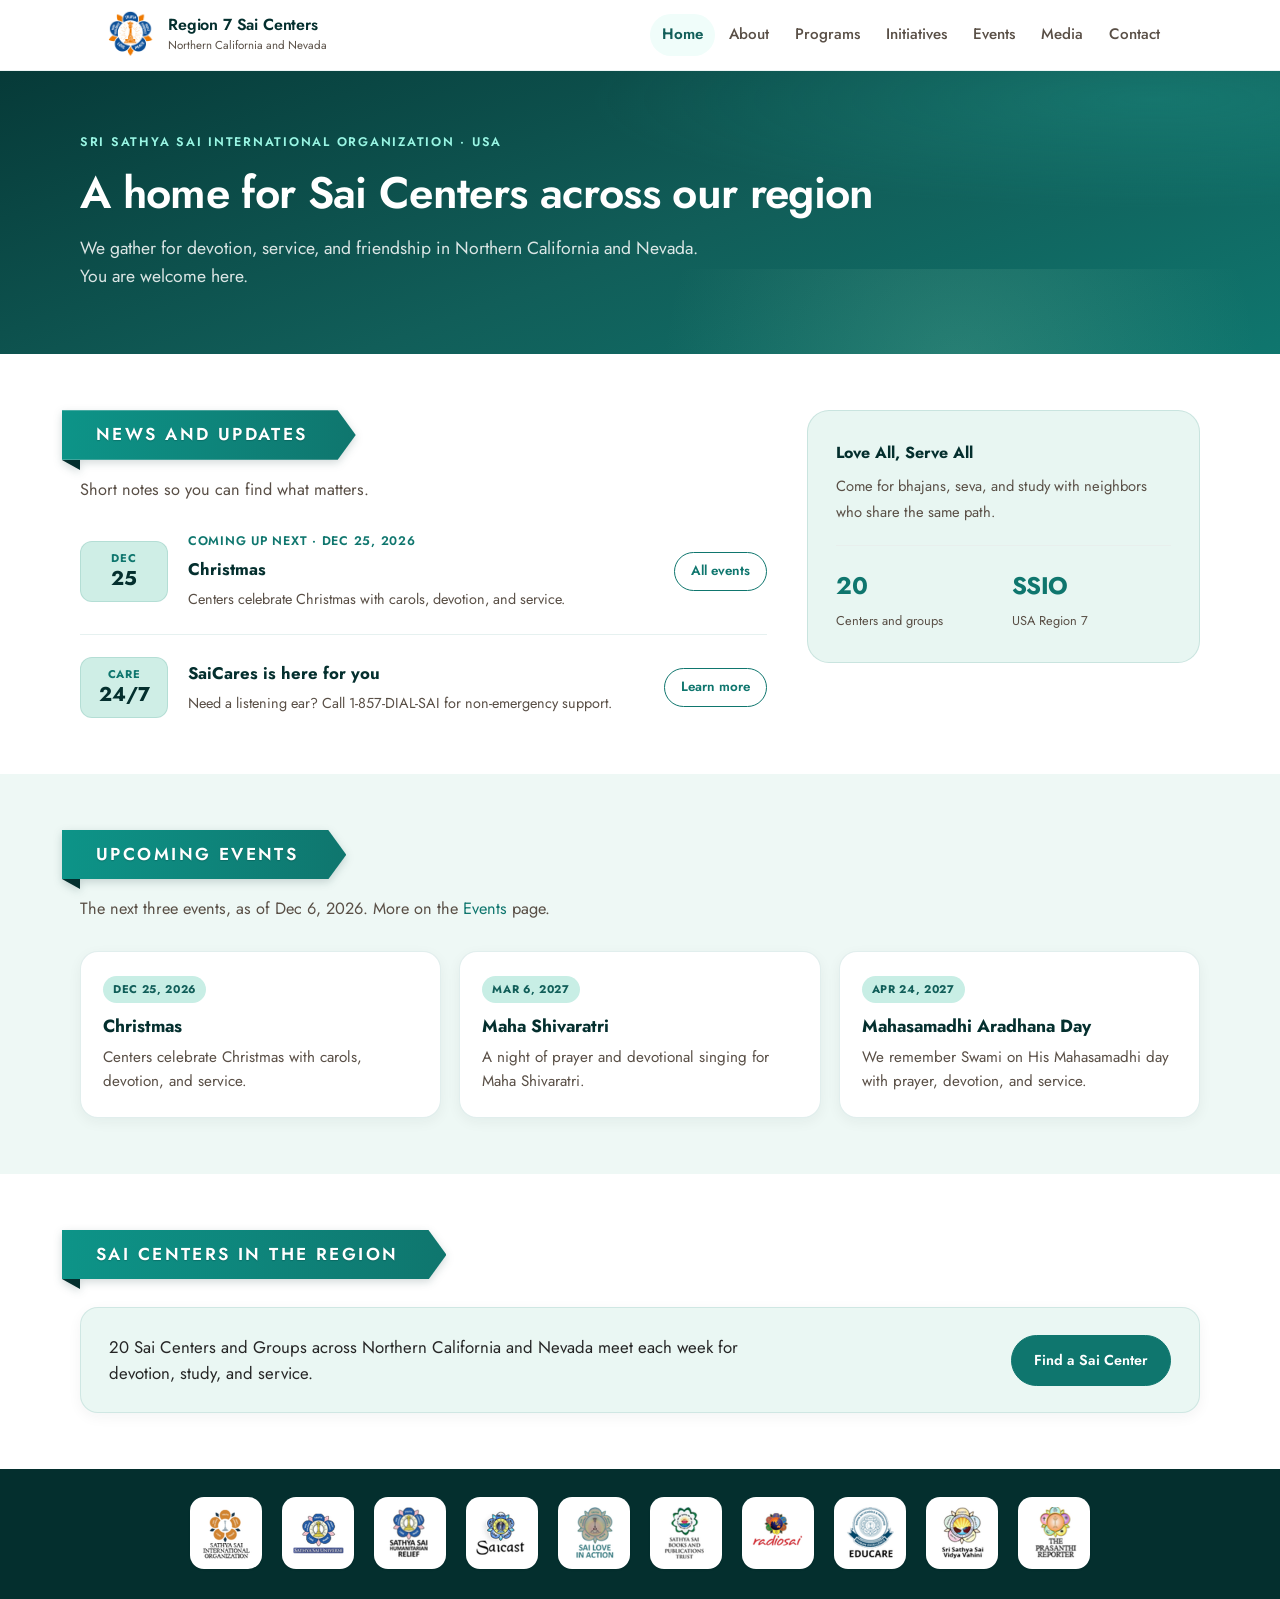
==== index.html @ c5258fa8 "Mockup A: Sai Centers as About tab, no underlines, Baba tab without fact tiles" ====
<!DOCTYPE html>
<html lang="en">
<head>
  <meta charset="utf-8" />
  <meta name="viewport" content="width=device-width, initial-scale=1" />
  <title>Home · Region 7 Sai Centers</title>
  <link rel="preconnect" href="https://fonts.googleapis.com" />
  <link rel="preconnect" href="https://fonts.gstatic.com" crossorigin />
  <link href="https://fonts.googleapis.com/css2?family=Jost:ital,wght@0,300;0,400;0,500;0,600;0,700;1,400&display=swap" rel="stylesheet" />
  <link rel="stylesheet" href="styles.css" />
</head>
<body>
  <header class="site-header">
    <div class="header-inner">
      <div class="brand">
        <a href="index.html" class="brand-logo-link" aria-label="Region 7 Sai Centers home">
          <img src="images/new_logo2.png" alt="" class="brand-logo" width="48" height="50" />
        </a>
        <a href="index.html" class="brand-text">
          <strong>Region 7 Sai Centers</strong>
          <span>Northern California and Nevada</span>
        </a>
      </div>
      <button class="nav-toggle" type="button" aria-controls="primary-nav" aria-expanded="false" aria-label="Toggle navigation">
        <span class="hamburger" aria-hidden="true"><span></span><span></span><span></span></span>
      </button>
      <nav class="primary" id="primary-nav" aria-label="Primary">
        <ul>
          <li><a href="index.html" aria-current="page">Home</a></li>
          <li><a href="about.html">About</a></li>
          <li><a href="programs.html">Programs</a></li>
          <li><a href="initiatives.html">Initiatives</a></li>
          <li><a href="events.html">Events</a></li>
          <li><a href="media.html">Media</a></li>
          <li><a href="contact.html">Contact</a></li>
        </ul>
      </nav>
    </div>
  </header>

  <main>
  <section class="hero hero-solo">
    <div class="hero-inner">
      <div>
        <span class="hero-kicker">Sri Sathya Sai International Organization · USA</span>
        <h1>A home for Sai Centers across our region</h1>
        <p class="lead">We gather for devotion, service, and friendship in Northern California and Nevada. You are welcome here.</p>
      </div>
    </div>
  </section>

  <section class="section" id="news">
    <div class="section-inner">
      <div class="split-wide-side">
        <div>
      <div class="section-head ribbon-head">
        <h2 class="ribbon"><span>News and updates</span></h2>
        <p>Short notes so you can find what matters.</p>
      </div>
          <div class="event-list">
            <article class="event-row" id="news-next">
              <div class="event-date"><span class="month">Oct</span><span class="day">20</span></div>
              <div>
                <p class="next-label">Coming up next · Oct 20, 2026</p>
                <h3>Avatar Declaration Day</h3>
                <p>We mark Avatar Declaration Day with devotion and study across centers.</p>
              </div>
              <a class="btn btn-sm btn-outline" href="events.html">All events</a>
            </article>
            <article class="event-row">
              <div class="event-date"><span class="month">Care</span><span class="day">24/7</span></div>
              <div>
                <h3>SaiCares is here for you</h3>
                <p>Need a listening ear? Call 1-857-DIAL-SAI for non-emergency support.</p>
              </div>
              <a class="btn btn-sm btn-outline" href="initiatives.html">Learn more</a>
            </article>
          </div>
        </div>
        <aside class="side-panel">
          <h3>Love All, Serve All</h3>
          <p>Come for bhajans, seva, and study with neighbors who share the same path.</p>
          <div class="divider"></div>
          <div class="stat-row">
            <div class="stat"><strong>20</strong><span>Centers and groups</span></div>
            <div class="stat"><strong>SSIO</strong><span>USA Region 7</span></div>
          </div>
        </aside>
      </div>
    </div>
  </section>

  <section class="section section-alt" id="events">
    <div class="section-inner">
      <div class="section-head ribbon-head">
        <h2 class="ribbon"><span>Upcoming events</span></h2>
        <p>The next three events, as of <span id="events-asof">Oct 7, 2026</span>. More on the <a href="events.html">Events</a> page.</p>
      </div>
      <div class="card-grid-3" id="upcoming-events">
        <article class="card">
          <span class="tag">Oct 20, 2026</span>
          <h3>Avatar Declaration Day</h3>
          <p>We mark Avatar Declaration Day with devotion and study across centers.</p>
        </article>
        <article class="card">
          <span class="tag">Nov 14–15, 2026</span>
          <h3>Global Akhanda Bhajans</h3>
          <p>Regional 24-hour akhanda bhajan at Aria University, Milpitas.</p>
          <a class="card-link" href="https://gab.region7saicenters.org/" target="_blank" rel="noopener">GAB site</a>
        </article>
        <article class="card">
          <span class="tag">Nov 23, 2026</span>
          <h3>Swami's Birthday</h3>
          <p>Centers and the region celebrate Sri Sathya Sai Baba's Birthday each year.</p>
        </article>
      </div>
    </div>
  </section>

  <section class="section" id="centers">
    <div class="section-inner">
      <div class="section-head ribbon-head">
        <h2 class="ribbon"><span>Sai Centers in the region</span></h2>
      </div>
      <div class="card callout centers-teaser-card">
        <p>20 Sai Centers and Groups across Northern California and Nevada meet each week for devotion, study, and service.</p>
        <a class="btn btn-teal" href="about.html#centers">Find a Sai Center</a>
      </div>
    </div>
  </section>
  </main>

  <footer>
    <div class="footer-logos" aria-label="SSIO related links">
      <div class="footer-logos-inner">
        <a href="https://www.sathyasai.org/" target="_blank" rel="noopener" title="Sathya Sai International Organization">
          <img src="images/ssioot.png" width="52" height="52" alt="Sathya Sai International Organization" />
        </a>
        <a href="https://www.sathyasai.org/" target="_blank" rel="noopener" title="Sathya Sai Unity">
          <img src="images/ssuot.png" width="52" height="52" alt="Sathya Sai Unity" />
        </a>
        <a href="https://www.sathyasai.org/" target="_blank" rel="noopener" title="Sathya Sai Human Rights">
          <img src="images/sshrot.png" width="52" height="52" alt="Sathya Sai Human Rights" />
        </a>
        <a href="https://www.sathyasai.org/" target="_blank" rel="noopener" title="Sai Cast">
          <img src="images/saicastot.png" width="52" height="52" alt="Sai Cast" />
        </a>
        <a href="https://www.sathyasai.org/" target="_blank" rel="noopener" title="Sai Love in Action">
          <img src="images/sailoveinactionot.png" width="52" height="52" alt="Sai Love in Action" />
        </a>
        <a href="https://www.sathyasai.org/" target="_blank" rel="noopener" title="Sri Sathya Sai Books and Publications">
          <img src="images/ssbptot.png" width="52" height="52" alt="Sri Sathya Sai Books and Publications" />
        </a>
        <a href="https://www.sathyasai.org/" target="_blank" rel="noopener" title="Radio Sai">
          <img src="images/raiosaiot.png" width="52" height="52" alt="Radio Sai" />
        </a>
        <a href="https://www.sathyasai.org/" target="_blank" rel="noopener" title="Educare">
          <img src="images/educareot.png" width="52" height="52" alt="Educare" />
        </a>
        <a href="https://www.sathyasai.org/" target="_blank" rel="noopener" title="Sathya Sai Vidya Vahini">
          <img src="images/ssvvot.png" width="52" height="52" alt="Sathya Sai Vidya Vahini" />
        </a>
        <a href="https://www.sathyasai.org/" target="_blank" rel="noopener" title="Preport">
          <img src="images/preportot.png" width="52" height="52" alt="Preport" />
        </a>
      </div>
    </div>
  </footer>
  <script src="nav.js" defer></script>
  <script src="events-data.js" defer></script>
  <script src="events.js" defer></script>
</body>
</html>
---- styles.css ----
/* Mockup A · Region 7 · modern layout + teal palette
   Primary teal #0f766e · deep teal hero · orange CTA kept (Oct 6 2026) */
:root {
  /* Teal system */
  --teal: #0f766e;
  --teal-mid: #0d9488;
  --teal-dark: #115e59;
  --teal-deep: #042f2e;
  --teal-soft: #ccfbf1;
  --teal-wash: #f0fdfa;
  --teal-soft-2: #99f6e4;
  /* Legacy green aliases → teal (any leftover refs) */
  --green: var(--teal);
  --green-mid: var(--teal-mid);
  --green-dark: var(--teal-dark);
  --green-deep: var(--teal-deep);
  --green-soft: var(--teal-soft-2);
  --green-soft-2: var(--teal-soft-2);
  --green-wash: var(--teal-wash);
  --green-bright: #14b8a6;
  --green-tip: #2dd4bf;
  --green-tip-dark: #0d9488;
  --green-soft-bg: var(--teal-soft);
  --green-pale: #e6fffa;
  /* Oranges / golds — CTA kept */
  --accent: #e84b00;
  --accent-hover: #d24e10;
  --accent-soft: #ffae6c;
  --accent-peach: #ffa054;
  --accent-ink: #5b2703;
  /* Cream / neutrals */
  --cream: #f7faf9;
  --cream-deep: #e7f3f0;
  --ink: #042f2e;
  --text: #262626;
  --muted: #594f46;
  --line: #e8efed;
  --white: #ffffff;
  --surface: #f7faf9;
  --shadow-sm: 0 1px 2px rgba(15, 118, 110, 0.04);
  --shadow: 0 8px 28px rgba(15, 118, 110, 0.07);
  --radius: 14px;
  --radius-lg: 22px;
  --max: 1120px;
  --nav-h: 70px;
  --font: "Jost", system-ui, -apple-system, BlinkMacSystemFont, "Segoe UI", sans-serif;
}

* { box-sizing: border-box; margin: 0; padding: 0; }

html { scroll-behavior: smooth; }

body {
  font-family: var(--font);
  color: var(--text);
  background: var(--white);
  line-height: 1.7;
  font-size: 16px;
  font-weight: 400;
  -webkit-font-smoothing: antialiased;
}

/* Soft modern page wash (cream, not Church parchment gif) */
body::before {
  content: none;
}

img { max-width: 100%; display: block; }
a { color: var(--teal); text-decoration: none; }
a:hover { color: var(--teal-dark); text-decoration: underline; }
ul { list-style: none; }

.mockup-banner {
  background: var(--teal-deep);
  color: rgba(255, 255, 255, 0.75);
  text-align: center;
  font-size: 11px;
  font-weight: 600;
  letter-spacing: 0.04em;
  text-transform: uppercase;
  padding: 6px 12px;
}

/* —— Sticky nav —— */
.site-header {
  position: sticky;
  top: 0;
  z-index: 50;
  background: rgba(255, 255, 255, 0.92);
  backdrop-filter: blur(16px);
  -webkit-backdrop-filter: blur(16px);
  border-bottom: 1px solid rgba(15, 118, 110, 0.08);
  box-shadow: none;
}

.header-inner {
  max-width: var(--max);
  margin: 0 auto;
  padding: 0 28px;
  min-height: var(--nav-h);
  display: flex;
  align-items: center;
  justify-content: space-between;
  gap: 24px;
}

.brand {
  display: flex;
  align-items: center;
  gap: 12px;
  flex-shrink: 0;
}

.brand a { color: inherit; text-decoration: none; }

.brand-logo-link {
  display: block;
  flex-shrink: 0;
  line-height: 0;
  text-decoration: none !important;
}

.brand-logo {
  width: 48px;
  height: 50px;
  object-fit: contain;
  display: block;
}

/* legacy text mark kept for footer only */
.brand-mark {
  width: 40px;
  height: 40px;
  border-radius: 10px;
  background: var(--teal);
  color: var(--white);
  display: grid;
  place-items: center;
  font-weight: 700;
  font-size: 13px;
  letter-spacing: -0.02em;
}

.brand-text strong {
  display: block;
  font-size: 1rem;
  font-weight: 600;
  color: var(--ink);
  line-height: 1.25;
  letter-spacing: -0.01em;
}

.brand-text span {
  display: block;
  font-size: 0.72rem;
  color: var(--muted);
  margin-top: 1px;
}

nav.primary ul {
  display: flex;
  align-items: center;
  gap: 2px;
  flex-wrap: wrap;
}

nav.primary a {
  display: block;
  font-size: 0.95rem;
  font-weight: 500;
  color: var(--muted);
  padding: 8px 12px;
  border-radius: 999px;
  text-decoration: none;
  transition: color 0.15s, background 0.15s;
}

nav.primary a:hover {
  color: var(--teal-dark);
  background: var(--teal-wash);
  text-decoration: none;
}

nav.primary a[aria-current="page"] {
  color: var(--teal-dark);
  background: var(--teal-wash);
  font-weight: 600;
}

.header-cta {
  flex-shrink: 0;
  font-size: 0.82rem;
  font-weight: 600;
  color: var(--white) !important;
  background: var(--teal);
  border-radius: 999px;
  padding: 9px 16px;
  text-decoration: none !important;
  white-space: nowrap;
  transition: background 0.15s;
}

.header-cta:hover {
  background: var(--teal-dark);
  color: var(--white) !important;
}

/* —— Buttons —— */
.btn {
  display: inline-flex;
  align-items: center;
  justify-content: center;
  gap: 6px;
  font-family: inherit;
  font-size: 0.9rem;
  font-weight: 600;
  padding: 12px 22px;
  border-radius: 999px;
  border: 1.5px solid transparent;
  cursor: pointer;
  text-decoration: none !important;
  transition: background 0.15s, border-color 0.15s, transform 0.15s;
}

.btn:hover { transform: translateY(-1px); }

.btn-primary {
  background: var(--accent);
  color: var(--white);
  border-color: var(--accent);
}
.btn-primary:hover {
  background: var(--accent-hover);
  border-color: var(--accent-hover);
  color: var(--white);
}

.btn-white {
  background: var(--white);
  color: var(--teal-dark);
  border-color: var(--white);
}
.btn-white:hover {
  background: var(--teal-soft);
  color: var(--teal-dark);
}

.btn-ghost {
  background: transparent;
  color: var(--white);
  border-color: rgba(255, 255, 255, 0.45);
}
.btn-ghost:hover {
  background: rgba(255, 255, 255, 0.1);
  color: var(--white);
}

.btn-outline {
  background: transparent;
  color: var(--teal);
  border-color: var(--teal);
}
.btn-outline:hover {
  background: var(--teal-wash);
  color: var(--teal-dark);
}

.btn-soft {
  background: var(--teal-wash);
  color: var(--teal-dark);
  border-color: var(--teal-soft);
}
.btn-soft:hover {
  background: var(--teal-soft);
  color: var(--teal-dark);
}

.cta-row {
  display: flex;
  flex-wrap: wrap;
  gap: 12px;
  margin-top: 28px;
}

/* —— Hero: one focus event —— */
.hero {
  background:
    radial-gradient(ellipse 80% 70% at 90% 10%, rgba(45, 212, 191, 0.18), transparent 55%),
    linear-gradient(160deg, #063a38 0%, var(--teal-dark) 55%, #0f766e 100%);
  color: var(--white);
  padding: 56px 28px 64px;
  position: relative;
  overflow: hidden;
}

.hero::after {
  content: "";
  position: absolute;
  inset: auto -10% -40% 40%;
  height: 70%;
  background: radial-gradient(circle, rgba(149, 210, 178, 0.18), transparent 65%);
  pointer-events: none;
}

.hero-inner {
  max-width: var(--max);
  margin: 0 auto;
  display: grid;
  grid-template-columns: 1.15fr 0.85fr;
  gap: 48px;
  align-items: center;
  position: relative;
  z-index: 1;
}

.hero-kicker {
  display: inline-block;
  font-size: 0.8rem;
  font-weight: 500;
  letter-spacing: 0.06em;
  text-transform: uppercase;
  color: rgba(204, 251, 241, 0.9);
  margin-bottom: 14px;
}

.hero h1 {
  font-size: clamp(1.85rem, 4vw, 2.75rem);
  font-weight: 600;
  line-height: 1.2;
  letter-spacing: -0.015em;
  margin-bottom: 14px;
  max-width: 14em;
}

.hero .lead {
  font-size: 1.1rem;
  line-height: 1.6;
  color: rgba(255, 255, 255, 0.85);
  max-width: 32em;
}

.hero-card {
  background: var(--white);
  color: var(--text);
  border-radius: var(--radius-lg);
  padding: 28px 28px 26px;
  box-shadow: var(--shadow);
}

.hero-card .eyebrow {
  font-size: 0.72rem;
  font-weight: 700;
  letter-spacing: 0.08em;
  text-transform: uppercase;
  color: var(--teal);
  margin-bottom: 10px;
}

.hero-card h2 {
  font-size: 1.35rem;
  font-weight: 700;
  color: var(--ink);
  line-height: 1.3;
  margin-bottom: 8px;
}

.hero-card .meta {
  font-size: 0.9rem;
  color: var(--muted);
  margin-bottom: 14px;
}

.hero-card p {
  font-size: 0.95rem;
  color: var(--muted);
  margin-bottom: 20px;
  line-height: 1.55;
}

.hero-card .cta-row { margin-top: 0; }

.hero-solo .hero-inner {
  grid-template-columns: 1fr;
  max-width: 42rem;
}

.hero-solo h1 { max-width: none; }

/* Short link-out teaser (not a GAB detail dump) */
.promo-strip {
  background: var(--cream);
  border-bottom: 1px solid var(--teal-soft);
  padding: 18px 28px;
}

.promo-strip-inner {
  max-width: var(--max);
  margin: 0 auto;
  display: flex;
  flex-wrap: wrap;
  align-items: center;
  justify-content: space-between;
  gap: 14px 24px;
}

.promo-strip p {
  margin: 0;
  font-size: 0.98rem;
  color: var(--text);
  line-height: 1.45;
}

.promo-strip strong { color: var(--ink); }

/* —— Page intro (inner pages) —— */
.page-hero {
  background: #f4faf8;
  border-bottom: 1px solid rgba(15, 118, 110, 0.08);
  padding: 40px 28px 36px;
}

.page-hero-inner {
  max-width: var(--max);
  margin: 0 auto;
}

.page-hero .eyebrow {
  font-size: 0.75rem;
  font-weight: 700;
  letter-spacing: 0.1em;
  text-transform: uppercase;
  color: var(--teal);
  margin-bottom: 10px;
}

.page-hero h1 {
  font-size: clamp(1.7rem, 3vw, 2.25rem);
  font-weight: 600;
  color: var(--ink);
  letter-spacing: -0.015em;
  line-height: 1.25;
  margin-bottom: 12px;
}

.page-hero .lead {
  font-size: 1.08rem;
  color: var(--muted);
  max-width: 36em;
  line-height: 1.6;
}

/* —— Sections —— */
.section {
  padding: 56px 28px;
}

.section-alt {
  background: #eef8f5;
}

.section-cream {
  background: var(--cream);
}

.section-inner {
  max-width: var(--max);
  margin: 0 auto;
}

.section-label {
  font-size: 0.78rem;
  font-weight: 500;
  letter-spacing: 0.08em;
  text-transform: uppercase;
  color: var(--teal-mid);
  margin-bottom: 8px;
}

.section-head {
  margin-bottom: 28px;
  max-width: 38em;
}

.section-head h2 {
  font-size: clamp(1.35rem, 2.4vw, 1.75rem);
  font-weight: 600;
  color: var(--ink);
  letter-spacing: -0.015em;
  line-height: 1.3;
  margin-bottom: 8px;
}

.section-head p {
  color: var(--muted);
  font-size: 1.02rem;
}

.section-head.row {
  display: flex;
  align-items: flex-end;
  justify-content: space-between;
  gap: 20px;
  max-width: none;
  flex-wrap: wrap;
}

.section-head.row .text { max-width: 36em; }

.link-more {
  font-size: 0.9rem;
  font-weight: 600;
  color: var(--teal);
  white-space: nowrap;
}

/* —— Two column —— */
.split {
  display: grid;
  grid-template-columns: 1.1fr 0.9fr;
  gap: 56px;
  align-items: start;
}

.split-tight {
  display: grid;
  grid-template-columns: 1fr 1fr;
  gap: 24px;
}

.split-wide-side {
  display: grid;
  grid-template-columns: 1.4fr 0.8fr;
  gap: 40px;
  align-items: start;
}

/* —— Cards —— clearer soft teal fills (laptop + mobile) */
.card {
  background: #eaf7f3;
  border: 1px solid rgba(15, 118, 110, 0.16);
  border-radius: 18px;
  padding: 22px 22px 24px;
  box-shadow: none;
  transition: box-shadow 0.2s, border-color 0.2s, transform 0.2s, background 0.2s;
}

.card:hover {
  box-shadow: var(--shadow-sm);
  border-color: rgba(15, 118, 110, 0.28);
  background: #e2f4ef;
  transform: translateY(-1px);
}

.card-featured {
  border-color: rgba(13, 148, 136, 0.30);
  background: #dcf3ec;
}

.card .tag {
  display: inline-block;
  font-size: 0.7rem;
  font-weight: 700;
  letter-spacing: 0.06em;
  text-transform: uppercase;
  color: var(--teal-dark);
  background: #c8eee5;
  padding: 4px 10px;
  border-radius: 999px;
  margin-bottom: 12px;
}

.card h3 {
  font-size: 1.1rem;
  font-weight: 700;
  color: var(--ink);
  margin-bottom: 8px;
  line-height: 1.3;
}

.card p {
  font-size: 0.95rem;
  color: var(--muted);
  line-height: 1.55;
}

.card ul {
  margin-top: 12px;
  display: grid;
  gap: 6px;
}

.card ul li {
  font-size: 0.9rem;
  color: var(--muted);
  padding-left: 16px;
  position: relative;
}

.card ul li::before {
  content: "";
  width: 5px;
  height: 5px;
  border-radius: 50%;
  background: var(--teal-mid);
  position: absolute;
  left: 0;
  top: 0.55em;
}

.card .card-link {
  display: inline-block;
  margin-top: 14px;
  font-size: 0.88rem;
  font-weight: 600;
  color: var(--teal);
}

.card-grid {
  display: grid;
  grid-template-columns: repeat(3, 1fr);
  gap: 20px;
}

.card-grid-2 {
  display: grid;
  grid-template-columns: repeat(2, 1fr);
  gap: 20px;
}

.card-grid-3 {
  display: grid;
  grid-template-columns: repeat(3, 1fr);
  gap: 18px;
}


.card-grid-4 {
  display: grid;
  grid-template-columns: repeat(2, 1fr);
  gap: 20px;
}

/* —— Event / news rows —— */
.event-list {
  display: grid;
  gap: 0;
}

.event-row {
  display: grid;
  grid-template-columns: 88px 1fr auto;
  gap: 20px;
  align-items: center;
  padding: 22px 0;
  border-bottom: 1px solid var(--line);
}

.event-row:first-child { padding-top: 0; }
.event-row:last-child { border-bottom: none; padding-bottom: 0; }

.event-date {
  text-align: center;
  background: #cfeee6;
  border: 1px solid rgba(15, 118, 110, 0.14);
  border-radius: 12px;
  padding: 10px 8px;
  line-height: 1.2;
}

.event-date .month {
  display: block;
  font-size: 0.7rem;
  font-weight: 700;
  letter-spacing: 0.06em;
  text-transform: uppercase;
  color: var(--teal);
}

.event-date .day {
  display: block;
  font-size: 1.25rem;
  font-weight: 700;
  color: var(--ink);
  margin-top: 2px;
}

.event-row h3 {
  font-size: 1.05rem;
  font-weight: 700;
  color: var(--ink);
  margin-bottom: 4px;
}

.event-row p {
  font-size: 0.9rem;
  color: var(--muted);
}

.event-row .go {
  font-size: 0.85rem;
  font-weight: 600;
  color: var(--teal);
  white-space: nowrap;
}

/* —— Focus band (secondary event / care) —— */
.focus-band {
  background: var(--teal-deep);
  color: var(--white);
  padding: 48px 28px;
}

.focus-band-inner {
  max-width: var(--max);
  margin: 0 auto;
  display: flex;
  align-items: center;
  justify-content: space-between;
  gap: 28px;
  flex-wrap: wrap;
}

.focus-band h2 {
  font-size: 1.35rem;
  font-weight: 700;
  margin-bottom: 6px;
}

.focus-band p {
  color: rgba(255, 255, 255, 0.8);
  font-size: 0.98rem;
  max-width: 36em;
}

/* —— Side panel —— */
.side-panel {
  background: #e8f6f2;
  border: 1px solid rgba(15, 118, 110, 0.14);
  border-radius: var(--radius-lg);
  padding: 28px;
}

.side-panel h3 {
  font-size: 1rem;
  font-weight: 700;
  color: var(--ink);
  margin-bottom: 8px;
}

.side-panel p {
  font-size: 0.92rem;
  color: var(--muted);
  margin-bottom: 16px;
}

.side-panel .divider {
  height: 1px;
  background: var(--line);
  margin: 20px 0;
}

.stat-row {
  display: grid;
  grid-template-columns: 1fr 1fr;
  gap: 16px;
}

.stat {
  text-align: left;
}

.stat strong {
  display: block;
  font-size: 1.5rem;
  font-weight: 700;
  color: var(--teal);
  letter-spacing: -0.02em;
}

.stat span {
  font-size: 0.8rem;
  color: var(--muted);
}

/* —— Subnav —— */
.subnav {
  display: flex;
  flex-wrap: wrap;
  gap: 8px;
  margin-bottom: 32px;
}

.subnav a {
  font-size: 0.85rem;
  font-weight: 600;
  color: var(--teal-dark);
  background: var(--teal-wash);
  border: 1px solid transparent;
  border-radius: 999px;
  padding: 8px 14px;
  text-decoration: none;
}

.subnav a:hover {
  background: var(--teal-soft);
  text-decoration: none;
}

/* —— Content blocks —— */
.prose {
  max-width: 40em;
  color: var(--muted);
  font-size: 1.02rem;
}

.prose p + p { margin-top: 12px; }
.prose strong { color: var(--ink); }

.content-block {
  padding: 28px 0;
  border-bottom: 1px solid var(--line);
}

.content-block:last-child { border-bottom: none; }

.content-block h3 {
  font-size: 1.2rem;
  font-weight: 700;
  color: var(--ink);
  margin-bottom: 10px;
}

.content-block p {
  color: var(--muted);
  font-size: 1rem;
  max-width: 40em;
}

.content-block .card-link {
  display: inline-block;
  margin-top: 12px;
  font-weight: 600;
  font-size: 0.9rem;
}

/* —— Timeline —— */
.timeline {
  display: grid;
  gap: 0;
  border-left: 2px solid var(--teal-soft);
  margin-left: 6px;
  padding-left: 28px;
}

.timeline li {
  position: relative;
  padding-bottom: 32px;
}

.timeline li:last-child { padding-bottom: 0; }

.timeline li::before {
  content: "";
  width: 12px;
  height: 12px;
  border-radius: 50%;
  background: var(--teal);
  border: 3px solid var(--white);
  box-shadow: 0 0 0 2px var(--teal-soft);
  position: absolute;
  left: -35px;
  top: 4px;
}

.timeline .when {
  font-size: 0.75rem;
  font-weight: 700;
  letter-spacing: 0.04em;
  text-transform: uppercase;
  color: var(--teal);
  margin-bottom: 6px;
}

.timeline h3 {
  font-size: 1.15rem;
  font-weight: 700;
  color: var(--ink);
  margin-bottom: 4px;
}

.timeline p {
  font-size: 0.95rem;
  color: var(--muted);
  margin-bottom: 8px;
}

.timeline a {
  font-size: 0.88rem;
  font-weight: 600;
}

/* —— Contact —— */
.role-list { display: grid; gap: 10px; }

.role-item {
  background: var(--white);
  border: 1px solid var(--line);
  border-radius: var(--radius);
  padding: 14px 16px;
  display: flex;
  justify-content: space-between;
  gap: 12px;
  flex-wrap: wrap;
  align-items: center;
}

.role-item strong {
  display: block;
  color: var(--ink);
  font-weight: 700;
  font-size: 0.95rem;
}

.role-item span {
  color: var(--muted);
  font-size: 0.85rem;
}

.role-item a {
  font-weight: 600;
  font-size: 0.85rem;
}

.form-panel {
  background: var(--surface);
  border: 1px solid var(--line);
  border-radius: var(--radius-lg);
  padding: 28px;
}

.form-panel label {
  display: block;
  font-size: 0.8rem;
  font-weight: 650;
  color: var(--ink);
  margin-bottom: 6px;
}

.form-panel .field { margin-bottom: 16px; }

.form-panel input,
.form-panel select,
.form-panel textarea {
  width: 100%;
  padding: 11px 14px;
  border: 1px solid var(--line);
  border-radius: 10px;
  font: inherit;
  color: var(--text);
  background: var(--white);
  transition: border-color 0.15s;
}

.form-panel input:focus,
.form-panel select:focus,
.form-panel textarea:focus {
  outline: none;
  border-color: var(--teal-mid);
  box-shadow: 0 0 0 3px var(--teal-soft);
}

.form-panel textarea { min-height: 120px; resize: vertical; }

.form-panel .hint {
  font-size: 0.8rem;
  color: var(--muted);
  margin-top: 14px;
}

/* —— Map placeholder —— */
.map-placeholder {
  background: var(--teal-wash);
  border: 1px dashed var(--teal-mid);
  border-radius: var(--radius-lg);
  padding: 48px 24px;
  text-align: center;
}

.map-placeholder strong {
  display: block;
  color: var(--ink);
  font-size: 1.05rem;
  margin-bottom: 6px;
}

.map-placeholder p {
  color: var(--muted);
  font-size: 0.92rem;
  max-width: 28em;
  margin: 0 auto;
}

/* —— Footer —— */
footer {
  background: var(--teal-deep);
  color: rgba(255, 255, 255, 0.85);
  padding: 0 0 28px;
}

.footer-inner {
  max-width: var(--max);
  margin: 0 auto;
  display: grid;
  grid-template-columns: 1.6fr 1fr 1fr 1fr;
  gap: 40px;
}

.footer-brand .mark {
  width: 36px;
  height: 36px;
  border-radius: 9px;
  background: var(--teal);
  color: var(--white);
  display: grid;
  place-items: center;
  font-weight: 700;
  font-size: 12px;
  margin-bottom: 14px;
}

.footer-brand p {
  font-size: 0.9rem;
  line-height: 1.55;
  opacity: 0.85;
  max-width: 22em;
}

footer h3 {
  font-size: 0.72rem;
  font-weight: 700;
  letter-spacing: 0.08em;
  text-transform: uppercase;
  color: var(--teal-soft);
  margin-bottom: 14px;
}

footer ul { display: grid; gap: 8px; }

footer a {
  color: rgba(255, 255, 255, 0.8);
  font-size: 0.9rem;
  text-decoration: none;
}

footer a:hover {
  color: var(--white);
  text-decoration: underline;
}

.footer-bottom {
  max-width: var(--max);
  margin: 0 auto;
  padding: 18px 28px 0;
  border-top: 1px solid rgba(255, 255, 255, 0.1);
  font-size: 0.78rem;
  opacity: 0.55;
  text-align: center;
}

/* —— Responsive —— */
@media (max-width: 960px) {
  .hero-inner,
  .split,
  .split-wide-side,
  .card-grid,
  .footer-inner {
    grid-template-columns: 1fr;
  }

  .card-grid-2,
  .card-grid-3,
  .card-grid-4,
  .split-tight {
    grid-template-columns: 1fr;
  }

  .header-inner {
    flex-wrap: nowrap;
    padding: 10px 16px;
    gap: 12px;
  }

  .nav-toggle { display: inline-flex; }

  nav.primary {
    display: none;
    order: 3;
    width: 100%;
    padding: 4px 0 10px;
  }

  .site-header.is-nav-open nav.primary {
    display: block;
  }

  nav.primary ul {
    flex-direction: column;
    align-items: stretch;
    gap: 2px;
  }

  nav.primary a {
    padding: 12px 14px;
    border-radius: 12px;
  }

  .hero { padding: 40px 20px 48px; }
  .section { padding: 44px 20px; }
  .promo-strip { padding: 16px 20px; }
  .promo-strip-inner { align-items: flex-start; }
  .section { padding: 52px 20px; }

  .event-row {
    grid-template-columns: 72px 1fr;
  }
  .event-row .go { grid-column: 2; }
}

@media (max-width: 600px) {
  .brand-text span { display: none; }
  .header-cta { padding: 8px 12px; font-size: 0.78rem; }
}


/* Live-color utilities */
.eyebrow-accent { color: var(--accent) !important; }
.hero-card .eyebrow { color: var(--accent); }
.tag-orange {
  color: var(--accent-ink);
  background: var(--cream-deep);
}
.mockup-banner {
  background: var(--green-deep);
}


/* —— Home v3: centers map + list —— */
.list-heading {
  font-size: 0.95rem;
  font-weight: 700;
  color: var(--ink);
  margin: 0 0 16px;
  letter-spacing: -0.01em;
}

.tag-muted {
  color: var(--muted) !important;
  background: #f3f4f6 !important;
}

.card-past {
  opacity: 0.92;
  background: #fafafa;
}

.map-wrap {
  margin-bottom: 28px;
}

.map-frame {
  position: relative;
  border-radius: var(--radius-lg);
  overflow: hidden;
  border: 1px solid rgba(15, 118, 110, 0.18);
  box-shadow:
    0 1px 2px rgba(15, 118, 110, 0.04),
    0 10px 28px rgba(4, 47, 46, 0.08);
  background:
    linear-gradient(180deg, rgba(15, 118, 110, 0.06), transparent 42%),
    var(--teal-wash);
  height: 480px;
  isolation: isolate;
}

.map-frame::after {
  content: "";
  position: absolute;
  inset: 0;
  border-radius: inherit;
  pointer-events: none;
  box-shadow: inset 0 0 0 1px rgba(255, 255, 255, 0.35);
  z-index: 2;
}

.map-badge {
  position: absolute;
  top: 14px;
  left: 14px;
  z-index: 3;
  display: inline-flex;
  align-items: center;
  gap: 8px;
  padding: 8px 14px;
  border-radius: 999px;
  background: rgba(4, 47, 46, 0.88);
  color: #fff;
  font-size: 0.78rem;
  font-weight: 650;
  letter-spacing: 0.01em;
  backdrop-filter: blur(8px);
  box-shadow: 0 8px 24px rgba(4, 47, 46, 0.28);
  pointer-events: none;
}

.map-badge-dot {
  width: 8px;
  height: 8px;
  border-radius: 50%;
  background: #f87171;
  box-shadow: 0 0 0 3px rgba(248, 113, 113, 0.28);
  flex: 0 0 auto;
}

.map-frame iframe {
  position: absolute;
  inset: 0;
  width: 100%;
  height: 100%;
  border: 0;
  display: block;
  background: var(--teal-wash);
}

.map-footnote {
  margin: 12px 4px 0;
  font-size: 0.82rem;
  color: var(--muted);
  line-height: 1.45;
}

.map-footnote a {
  font-weight: 600;
}

.centers-grid {
  display: grid;
  grid-template-columns: repeat(2, 1fr);
  gap: 14px;
}

.center-card {
  background: #eaf7f3;
  border: 1px solid rgba(15, 118, 110, 0.14);
  border-radius: var(--radius);
  padding: 16px 18px;
}

.center-card h3 {
  font-size: 1rem;
  font-weight: 700;
  color: var(--ink);
  margin-bottom: 6px;
  line-height: 1.3;
}

.center-card .center-meta {
  font-size: 0.88rem;
  color: var(--muted);
  line-height: 1.45;
  margin: 0;
}

.center-card .center-note {
  font-size: 0.82rem;
  color: var(--muted);
  margin-top: 4px;
  line-height: 1.4;
}

@media (max-width: 960px) {
  .centers-grid { grid-template-columns: 1fr; }
  .map-frame { height: min(68vw, 420px); min-height: 280px; }
  .map-badge { top: 10px; left: 10px; font-size: 0.72rem; padding: 7px 12px; }
}


/* —— Footer logos (live SSIO set, clean row) —— */
.footer-logos {
  border-bottom: 1px solid rgba(255, 255, 255, 0.10);
  padding: 28px 28px 24px;
}

.footer-logos-inner {
  max-width: var(--max);
  margin: 0 auto;
  display: flex;
  flex-wrap: wrap;
  justify-content: center;
  align-items: center;
  gap: 16px 20px;
}

.footer-logos a {
  display: grid;
  place-items: center;
  width: 72px;
  height: 72px;
  background: var(--white);
  border-radius: 14px;
  padding: 8px;
  box-shadow: 0 1px 2px rgba(0, 0, 0, 0.08);
  text-decoration: none !important;
  transition: transform 0.15s, box-shadow 0.15s;
}

.footer-logos a:hover {
  transform: translateY(-2px);
  box-shadow: 0 6px 16px rgba(0, 0, 0, 0.16);
}

.footer-logos img {
  width: 52px;
  height: 52px;
  object-fit: contain;
  display: block;
  image-rendering: auto;
}

@media (max-width: 600px) {
  .footer-logos { padding: 22px 16px 18px; }
  .footer-logos-inner { gap: 12px; }
  .footer-logos a { width: 58px; height: 58px; border-radius: 12px; }
  .footer-logos img { width: 40px; height: 40px; }
}


/* —— Home: centers map + teaser (list behind click) —— */
.centers-teaser {
  margin-top: 4px;
}

.centers-teaser-text {
  font-size: 0.95rem;
  color: var(--muted);
  line-height: 1.55;
  max-width: 40em;
  margin: 0 0 18px;
}

.centers-details {
  border: 1px solid var(--line);
  border-radius: var(--radius-lg);
  background: var(--white);
  overflow: hidden;
}

.centers-summary {
  list-style: none;
  cursor: pointer;
  display: flex;
  align-items: center;
  justify-content: space-between;
  gap: 16px;
  padding: 16px 20px;
  background: var(--teal-wash);
  color: var(--ink);
  font-weight: 700;
  font-size: 0.98rem;
  user-select: none;
}

.centers-summary::-webkit-details-marker { display: none; }
.centers-summary::marker { content: ""; }

.centers-summary-hint {
  font-size: 0.78rem;
  font-weight: 600;
  letter-spacing: 0.04em;
  text-transform: uppercase;
  color: var(--teal);
  background: var(--white);
  border: 1px solid var(--teal-soft-2);
  border-radius: 999px;
  padding: 6px 12px;
  flex-shrink: 0;
}

.centers-details[open] .centers-summary-hint {
  font-size: 0;
}

.centers-details[open] .centers-summary-hint::after {
  content: "Collapse";
  font-size: 0.78rem;
  font-weight: 600;
  letter-spacing: 0.04em;
  text-transform: uppercase;
}

.centers-details .centers-grid {
  padding: 16px;
  border-top: 1px solid var(--line);
}

@media (max-width: 600px) {
  .centers-summary {
    padding: 14px 16px;
    font-size: 0.92rem;
  }
}


/* —— GAB-style hamburger (mobile) —— */
.nav-toggle {
  display: none;
  align-items: center;
  justify-content: center;
  width: 44px;
  height: 44px;
  margin-left: auto;
  border: 0;
  border-radius: 12px;
  background: transparent;
  color: var(--ink);
  cursor: pointer;
  flex-shrink: 0;
  padding: 0;
}

.nav-toggle:hover {
  background: var(--teal-wash);
}

.hamburger {
  display: flex;
  flex-direction: column;
  justify-content: center;
  gap: 5px;
  width: 22px;
}

.hamburger span {
  display: block;
  height: 2px;
  width: 100%;
  border-radius: 2px;
  background: var(--ink);
  transition: transform 0.2s ease, opacity 0.2s ease;
}

.site-header.is-nav-open .hamburger span:nth-child(1) {
  transform: translateY(7px) rotate(45deg);
}
.site-header.is-nav-open .hamburger span:nth-child(2) {
  opacity: 0;
}
.site-header.is-nav-open .hamburger span:nth-child(3) {
  transform: translateY(-7px) rotate(-45deg);
}

@media (min-width: 961px) {
  .nav-toggle { display: none !important; }
  nav.primary { display: block !important; }
}

@media (max-width: 600px) {
  .brand-logo { width: 40px; height: 42px; }
  .brand-text strong { font-size: 0.92rem; }
}

/* Softer event rows / side panel — clearer teal-friendly */
.side-panel {
  background: #e8f6f2;
  border: 1px solid rgba(15, 118, 110, 0.14);
  box-shadow: none;
}

.event-row {
  border-bottom-color: rgba(15, 118, 110, 0.10) !important;
}

.centers-details {
  border-color: rgba(15, 118, 110, 0.12);
  box-shadow: none;
}

.centers-summary {
  background: #dcf3ec;
  font-weight: 600;
}

/* Card/list polish shared across breakpoints */
.event-list .event-row {
  background: transparent;
}
.card-past {
  background: #f7faf9;
  border-color: rgba(15, 118, 110, 0.10);
  opacity: 0.92;
}

.mockup-banner {
  font-family: var(--font);
  font-weight: 500;
  letter-spacing: 0.06em;
}


/* Ensure hamburger visible on small screens (after base display:none) */
@media (max-width: 960px) {
  .nav-toggle { display: inline-flex; }
  nav.primary { display: none; }
  .site-header.is-nav-open nav.primary { display: block; }
}


/* Mobile: keep card teal washes readable on small screens */
@media (max-width: 960px) {
  .card {
    background: #e8f6f2;
    border-color: rgba(15, 118, 110, 0.18);
  }
  .event-date {
    background: #c8eee5;
  }
  .side-panel {
    background: #e4f4ef;
  }
  .center-card {
    background: #e8f6f2;
  }
}

/* —— About page helpers —— */
.pull-quote {
  background: #eaf7f3;
  border: 1px solid rgba(15, 118, 110, 0.14);
  border-left: 4px solid var(--teal);
  border-radius: 16px;
  padding: 22px 24px 20px;
  margin: 0;
  max-width: 46em;
}

.pull-quote p {
  font-size: 1.05rem;
  line-height: 1.6;
  color: var(--ink);
  font-weight: 500;
  margin: 0 0 12px;
}

.pull-quote cite {
  display: block;
  font-style: normal;
  font-size: 0.82rem;
  font-weight: 600;
  letter-spacing: 0.04em;
  text-transform: uppercase;
  color: var(--teal);
}

.pull-quote-soft {
  background: #f4faf8;
  border-left-color: var(--teal-mid);
}

.milestone-list {
  display: grid;
  gap: 12px;
  margin: 0;
}

.milestone-list li {
  display: grid;
  grid-template-columns: 52px 1fr;
  gap: 10px;
  align-items: baseline;
}

.milestone-list strong {
  font-size: 0.9rem;
  font-weight: 700;
  color: var(--teal);
}

.milestone-list span {
  font-size: 0.9rem;
  color: var(--muted);
}

.role-list-soft {
  display: grid;
  grid-template-columns: repeat(2, 1fr);
  gap: 10px;
}

.role-list-soft .role-item {
  background: #eaf7f3;
  border-color: rgba(15, 118, 110, 0.14);
  box-shadow: none;
}

.role-list-soft .role-item strong {
  font-size: 0.95rem;
}

.role-list-soft .role-item span {
  display: block;
  margin-top: 2px;
}

@media (max-width: 960px) {
  .role-list-soft {
    grid-template-columns: 1fr;
  }
  .pull-quote {
    padding: 18px 18px 16px;
  }
}


/* Mobile: open hamburger menu drops below the brand row (all pages) */
@media (max-width: 960px) {
  .site-header.is-nav-open .header-inner { flex-wrap: wrap; }
  .site-header.is-nav-open nav.primary { flex: 0 0 100%; }
}

/* ==========================================================
   UNIFIED COMPONENTS (all pages)
   One design system for Home and About pages:
   page hero · section head · card · doc card · fact tiles ·
   people grid · quote · video · photo · buttons · milestone slider
   ========================================================== */

/* —— Page hero: same on every page (Home hero pattern) —— */
.hero-page .hero-inner,
.hero-solo .hero-inner { grid-template-columns: 1fr; max-width: var(--max); }
.hero-page h1, .hero-solo h1 { max-width: 20em; }
.hero .lead { max-width: 36em; }
.hero-kicker {
  font-size: 0.78rem;
  font-weight: 600;
  letter-spacing: 0.14em;
  color: #99f6e4;
}

/* —— Section head: eyebrow + Jost heading (same everywhere) —— */
.section-label,
.section-head .section-label {
  font-size: 0.78rem;
  font-weight: 600;
  letter-spacing: 0.14em;
  text-transform: uppercase;
  color: var(--teal-mid);
  margin-bottom: 6px;
}
.section-head h2 { font-weight: 500; }
.section-alt { background: #eef8f5; }
.sub-head {
  font-size: 1.15rem;
  font-weight: 600;
  color: var(--ink);
  margin: 34px 0 14px;
}
.sub-head:first-child { margin-top: 0; }

/* —— Buttons: teal primary + outline (orange .btn-primary only for one main CTA) —— */
.btn-teal {
  background: var(--teal);
  color: var(--white) !important;
  border-color: var(--teal);
}
.btn-teal:hover { background: var(--teal-dark); border-color: var(--teal-dark); }
.btn-outline { background: var(--white); }
.btn-sm { padding: 7px 16px; font-size: 0.84rem; }

/* —— Card (Home pattern): one light border, soft mint, no heavy boxes —— */
.card { border-color: rgba(15, 118, 110, 0.12); box-shadow: 0 4px 14px rgba(4, 47, 46, 0.05); }
.section-alt .card { background: var(--white); }
.facts li { border: 1px solid rgba(15, 118, 110, 0.12); }
.split-media + .split-media { margin-top: 32px; }
.split-media.align-end { align-items: end; }
.split-media .doc-card { margin-top: 22px; }

/* Home news rows use the shared small outline button */
.event-row .btn { white-space: nowrap; justify-self: start; }
@media (max-width: 960px) { .event-row .btn { grid-column: 2; } }

/* —— Grids —— */
.grid-2 { display: grid; grid-template-columns: repeat(2, minmax(0, 1fr)); gap: 20px; }
.grid-3 { display: grid; grid-template-columns: repeat(3, minmax(0, 1fr)); gap: 20px; }
.split-media { display: grid; grid-template-columns: minmax(0, 1fr) minmax(0, 1fr); gap: 40px; align-items: start; }

/* —— Text —— */
.prose p { font-size: 1.02rem; line-height: 1.75; color: var(--text); max-width: 46em; }
.prose p + p { margin-top: 14px; }
.prose > * + .quote, .prose > .quote + * { margin-top: 24px; }

/* —— Link card (About landing tiles, uses .card) —— */
.link-card { display: flex; gap: 18px; align-items: flex-start; text-decoration: none !important; color: inherit; }
.link-card img { flex: 0 0 auto; width: 56px; height: 56px; border-radius: 14px; object-fit: cover; background: var(--white); }
.link-card h3 { margin-bottom: 6px; }
.link-card .card-link { margin-top: 10px; }

/* —— Document / resource card —— */
.doc-grid { display: grid; grid-template-columns: repeat(3, minmax(0, 1fr)); gap: 18px; }
.doc-grid.doc-grid-1 { grid-template-columns: minmax(0, 1fr); max-width: 560px; }
.doc-card {
  display: flex;
  flex-direction: column;
  background: #eaf7f3;
  border-radius: 18px;
  padding: 20px 20px 18px;
  border: 1px solid rgba(15, 118, 110, 0.12);
  box-shadow: 0 4px 14px rgba(4, 47, 46, 0.05);
}
.section-alt .doc-card, .section-alt .person-card { background: var(--white); }
.doc-type {
  align-self: flex-start;
  font-size: 0.68rem;
  font-weight: 700;
  letter-spacing: 0.08em;
  text-transform: uppercase;
  color: var(--teal-dark);
  background: #c8eee5;
  padding: 3px 10px;
  border-radius: 999px;
  margin-bottom: 12px;
}
.doc-card h3 { font-size: 1.05rem; font-weight: 600; color: var(--ink); line-height: 1.35; margin-bottom: 6px; }
.doc-card p { font-size: 0.92rem; color: var(--muted); line-height: 1.5; margin-bottom: 16px; }
.doc-actions { margin-top: auto; display: flex; flex-wrap: wrap; gap: 8px; }

/* —— Fact tiles —— */
.facts {
  list-style: none;
  display: grid;
  grid-template-columns: 1.1fr 0.8fr 0.8fr 1.5fr 0.9fr;
  gap: 12px;
}
.facts li { background: #e8f6f2; border-radius: 14px; padding: 14px 16px; text-align: center; }
.section-alt .facts li { background: var(--white); }
.facts span { display: block; font-size: 0.78rem; letter-spacing: 0.06em; text-transform: uppercase; color: #4b6d68; margin-bottom: 4px; }
.facts strong { display: block; font-size: 1.05rem; font-weight: 500; color: var(--ink); line-height: 1.35; }

/* —— People grid —— */
.people-grid { list-style: none; display: grid; grid-template-columns: repeat(4, minmax(0, 1fr)); gap: 14px; }
.person-card { display: flex; align-items: center; gap: 12px; background: #eaf7f3; border-radius: 16px; padding: 14px 16px; border: 1px solid rgba(15, 118, 110, 0.12); box-shadow: 0 4px 14px rgba(4, 47, 46, 0.05); }
.person-initials {
  flex: 0 0 auto;
  width: 42px; height: 42px;
  border-radius: 50%;
  display: grid; place-items: center;
  background: #ccfbf1;
  color: var(--teal-dark);
  font-size: 0.9rem; font-weight: 600;
}
.person-card strong { display: block; font-size: 0.98rem; font-weight: 600; color: var(--ink); line-height: 1.3; }
.person-card div span { display: block; font-size: 0.82rem; color: var(--muted); line-height: 1.35; margin-top: 2px; }

/* —— Quote —— */
.quote {
  position: relative;
  background: #eaf7f3;
  border-radius: 18px;
  padding: 24px 26px 22px 64px;
  font-size: 1.05rem;
  line-height: 1.7;
  color: var(--ink);
}
.quote::before {
  content: "\201C";
  position: absolute;
  left: 20px; top: 8px;
  font-size: 3.6rem;
  line-height: 1;
  color: var(--teal-mid);
  opacity: 0.55;
}
.quote .q-line { display: block; }
.quote cite { display: block; margin-top: 10px; font-style: normal; font-size: 0.9rem; font-weight: 600; color: var(--teal); }

/* —— Video —— */
.video-frame { position: relative; aspect-ratio: 16 / 9; border-radius: 18px; overflow: hidden; background: var(--teal-deep); box-shadow: 0 8px 24px rgba(4, 47, 46, 0.10); }
.video-frame iframe { position: absolute; inset: 0; width: 100%; height: 100%; border: 0; }
.video-card h3 { font-size: 1.05rem; font-weight: 600; color: var(--ink); margin: 14px 0 4px; }
.video-card p { font-size: 0.9rem; color: var(--muted); }

/* —— Photo (rounded, no frame) + small photo slider —— */
.photo { border-radius: 18px; overflow: hidden; box-shadow: 0 8px 24px rgba(4, 47, 46, 0.10); }
.photo img { display: block; width: 100%; height: auto; }
.photo-slider { position: relative; aspect-ratio: 445 / 341; background: var(--teal-deep); }
.photo-slider img { position: absolute; inset: 0; width: 100%; height: 100%; object-fit: cover; opacity: 0; transition: opacity 0.6s ease; }
.photo-slider img.is-on { opacity: 1; }
.photo-slider .ps-btn {
  position: absolute; top: 50%; transform: translateY(-50%);
  width: 40px; height: 40px; border: 0; border-radius: 50%;
  background: rgba(255, 255, 255, 0.92); color: var(--teal);
  display: grid; place-items: center; cursor: pointer; z-index: 2;
  box-shadow: 0 2px 10px rgba(4, 47, 46, 0.18);
}
.photo-slider .ps-btn:hover { background: var(--teal); color: var(--white); }
.photo-slider .ps-btn svg { width: 20px; height: 20px; fill: none; stroke: currentColor; stroke-width: 2.2; stroke-linecap: round; stroke-linejoin: round; }
.photo-slider .ps-prev { left: 12px; }
.photo-slider .ps-next { right: 12px; }

/* —— Callout row (text + button inside a card) —— */
.callout { display: flex; align-items: center; justify-content: space-between; gap: 16px 24px; flex-wrap: wrap; margin-bottom: 22px; }
.callout p { margin: 0; color: var(--text); font-size: 1rem; }

/* —— 
   Milestone photo slider (about-baba, Raj picked option A)
   ========================================================== */
.tla { outline: none; }
.tla:focus-visible { box-shadow: 0 0 0 3px rgba(13, 148, 136, 0.35); border-radius: 22px; }

.tla-years {
  position: relative;
  display: flex;
  justify-content: space-between;
  gap: 4px;
  padding: 0 4px 14px;
  margin-bottom: 22px;
  overflow-x: auto;
  scrollbar-width: none;
}
.tla-years::-webkit-scrollbar { display: none; }
.tla-years {
  background: linear-gradient(rgba(15, 118, 110, 0.22), rgba(15, 118, 110, 0.22)) no-repeat left bottom 6px / 100% 1px;
  background-attachment: local;
}
.tla-year {
  position: relative;
  flex: 0 0 auto;
  border: 0;
  background: transparent;
  padding: 6px 8px 10px;
  font: 500 0.95rem/1 var(--font);
  color: #5f7f7a;
  cursor: pointer;
  border-radius: 999px;
  transition: color 0.2s, background 0.2s;
}
.tla-year::after {
  content: "";
  position: absolute;
  left: 50%; bottom: -12px;
  width: 9px; height: 9px;
  margin-left: -4.5px;
  border-radius: 50%;
  background: #b9e3da;
  transition: transform 0.2s, background 0.2s;
}
.tla-year:hover { color: var(--teal); }
.tla-year.is-on { color: var(--teal-dark); font-weight: 600; }
.tla-year.is-on::after { background: var(--teal); transform: scale(1.5); box-shadow: 0 0 0 4px rgba(13, 148, 136, 0.18); }

.tla-stage {
  overflow: hidden;
  border-radius: 22px;
  box-shadow: 0 10px 34px rgba(4, 47, 46, 0.10);
  touch-action: pan-y;
  transition: height 0.45s ease;
}
.tla-track {
  display: flex;
  align-items: flex-start;
  transition: transform 0.55s cubic-bezier(.2, .7, .2, 1);
}
.tla-slide {
  flex: 0 0 100%;
  display: grid;
  grid-template-columns: minmax(0, 1.05fr) minmax(0, 1fr);
  min-height: 400px;
  background: #eaf7f3;
}
.tla-media {
  position: relative;
  overflow: hidden;
  display: grid;
  place-items: center;
  background: var(--teal-deep);
}
.tla-blur {
  position: absolute;
  inset: -40px;
  background-size: cover;
  background-position: center;
  filter: blur(26px) saturate(1.1);
  opacity: 0.7;
  transform: scale(1.1);
}
.tla-media img {
  position: relative;
  width: 300px;
  height: 300px;
  object-fit: cover;
  border-radius: 20px;
  box-shadow: 0 14px 34px rgba(0, 0, 0, 0.28);
}
.tla-body {
  display: flex;
  flex-direction: column;
  justify-content: center;
  padding: 40px 48px;
}
.tla-count {
  font-size: 0.8rem;
  font-weight: 600;
  letter-spacing: 0.14em;
  color: var(--teal-mid);
}
.tla-big {
  font-size: 5.2rem;
  font-weight: 300;
  line-height: 1;
  color: var(--teal);
  margin: 10px 0 18px;
  letter-spacing: -0.01em;
}
.tla-body p {
  font-size: 1.22rem;
  line-height: 1.6;
  color: var(--ink);
  max-width: 30ch;
}

.tla-nav {
  display: flex;
  align-items: center;
  gap: 16px;
  margin-top: 20px;
}
.tla-btn {
  flex: 0 0 auto;
  width: 46px; height: 46px;
  border: 0;
  border-radius: 50%;
  background: var(--white);
  color: var(--teal);
  box-shadow: 0 2px 10px rgba(4, 47, 46, 0.12);
  cursor: pointer;
  display: grid;
  place-items: center;
  transition: background 0.2s, color 0.2s, opacity 0.2s;
}
.tla-btn svg { width: 22px; height: 22px; fill: none; stroke: currentColor; stroke-width: 2.2; stroke-linecap: round; stroke-linejoin: round; }
.tla-btn:hover { background: var(--teal); color: var(--white); }
.tla-btn:disabled { opacity: 0.35; cursor: default; background: var(--white); color: var(--teal); }
.tla-progress {
  flex: 1;
  height: 4px;
  border-radius: 4px;
  background: #cfeee6;
  overflow: hidden;
}
.tla-progress span {
  display: block;
  height: 100%;
  width: 0;
  background: linear-gradient(90deg, var(--teal-mid), var(--teal));
  border-radius: 4px;
  transition: width 0.4s ease;
}


/* —— Responsive (unified components) —— */
@media (max-width: 900px) {
  .tla-slide { grid-template-columns: minmax(0, 1fr); grid-template-rows: auto 1fr; min-height: 0; }
  .tla-body { justify-content: flex-start; }
  .tla-media { padding: 24px 0; }
  .tla-media img { width: 210px; height: 210px; }
  .tla-body { padding: 24px 24px 30px; }
  .tla-big { font-size: 3.6rem; margin: 6px 0 10px; }
  .tla-body p { font-size: 1.08rem; max-width: none; }
  .tla-years {
    justify-content: flex-start; gap: 2px;
    -webkit-mask-image: linear-gradient(90deg, #000 85%, transparent);
    mask-image: linear-gradient(90deg, #000 85%, transparent);
  }
  .facts { grid-template-columns: repeat(3, minmax(0, 1fr)); gap: 10px; }
  .facts li:nth-child(1), .facts li:nth-child(4) { grid-column: 1 / -1; }
  .facts li:nth-child(4) { order: 1; }
  .facts li { padding: 12px 10px; }
  .facts span { font-size: 0.72rem; }
  .doc-grid, .grid-3 { grid-template-columns: repeat(2, minmax(0, 1fr)); }
  .people-grid { grid-template-columns: repeat(2, minmax(0, 1fr)); }
  .split-media { grid-template-columns: minmax(0, 1fr); gap: 28px; }
}
@media (max-width: 640px) {
  .doc-grid, .grid-2, .grid-3 { grid-template-columns: minmax(0, 1fr); }
  .people-grid { grid-template-columns: minmax(0, 1fr); gap: 10px; }
  .quote { padding: 20px 18px 18px 50px; font-size: 1rem; }
  .quote::before { left: 14px; font-size: 3rem; }
}


/* ==========================================================
   CHECKLIST 1 COMPONENTS (Oct 7 2026)
   disclosure list · quote band · grouped team · Sai Centers page ·
   Leaflet map + teal pins · date-driven events
   ========================================================== */

/* —— Disclosure list (Guidelines, Resources, center activities) —— */
:root { interpolate-size: allow-keywords; }
.disclosure-list {
  background: var(--white);
  border: 1px solid var(--line);
  border-radius: 18px;
  overflow: hidden;
}
.disclosure + .disclosure { border-top: 1px solid var(--line); }
.disclosure > summary {
  list-style: none;
  display: flex; align-items: center; gap: 14px;
  padding: 18px 22px;
  cursor: pointer;
  transition: background 0.2s ease;
}
.disclosure > summary::-webkit-details-marker { display: none; }
.disclosure > summary:hover { background: var(--teal-wash); }
.disclosure > summary:focus-visible { outline: 2px solid var(--teal-mid); outline-offset: -2px; }
.disclosure .d-title { flex: 1 1 auto; font-size: 1.02rem; font-weight: 500; color: var(--ink); }
.disclosure .doc-type, .disclosure .d-count { flex: none; }
.disclosure .d-count { font-size: 0.82rem; color: var(--muted); }
.d-chevron {
  flex: none; width: 22px; height: 22px;
  fill: none; stroke: var(--teal); stroke-width: 2.2; stroke-linecap: round; stroke-linejoin: round;
  transition: transform 0.3s ease;
}
.disclosure[open] > summary .d-chevron { transform: rotate(180deg); }
.disclosure[open] > summary { background: var(--teal-wash); }
.disclosure::details-content {
  block-size: 0; overflow: hidden;
  transition: block-size 0.35s ease, content-visibility 0.35s allow-discrete;
}
.disclosure[open]::details-content { block-size: auto; }
.disclosure .d-body { padding: 4px 22px 20px; }
.disclosure .d-body > p { color: var(--text); font-size: 0.96rem; margin: 6px 0 14px; max-width: 48em; }
.disclosure-group .d-title { font-weight: 600; font-size: 1.06rem; }
.item-list { list-style: none; margin: 0; padding: 0; }
.item-row {
  display: flex; align-items: center; justify-content: space-between; gap: 12px 24px;
  padding: 14px 0; border-top: 1px dashed #d5e8e3;
}
.item-row:first-child { border-top: 0; }
.item-main { min-width: 0; }
.item-title { font-weight: 500; color: var(--ink); margin-right: 10px; }
.item-main p { font-size: 0.88rem; color: var(--muted); margin-top: 3px; }
.item-row .doc-actions { flex: none; margin: 0; }
@media (prefers-reduced-motion: reduce) {
  .disclosure::details-content, .d-chevron { transition: none; }
}

/* —— Quote band (Sai Organization) —— */
.quote-band {
  background: linear-gradient(135deg, var(--teal-deep) 0%, #0b4f4a 55%, var(--teal) 100%);
  color: #e6fffa;
  padding: 64px 28px;
}
.quote-band-inner { display: grid; grid-template-columns: minmax(0, 1.25fr) minmax(0, 1fr); gap: 56px; align-items: center; }
.qb-item { margin: 0; position: relative; padding-left: 0; }
.qb-item::before {
  content: "\201C"; display: block; font-family: Georgia, serif;
  font-size: 4rem; line-height: 0.6; height: 30px; color: #5eead4;
}
.qb-item blockquote { margin: 0; font-size: 1.12rem; line-height: 1.7; font-weight: 400; color: #f0fdfa; }
.qb-item + .qb-item { border-left: 1px solid rgba(204, 251, 241, 0.25); padding-left: 48px; }
.qb-item .q-line { display: block; }
.qb-item .q-lead { font-size: 0.86rem; line-height: 1.55; color: #99f6e4; margin-bottom: 12px; }
.qb-item figcaption { margin-top: 14px; font-size: 0.86rem; font-weight: 600; letter-spacing: 0.04em; color: #5eead4; }
.qb-item figcaption::before { content: "— "; content: ""; }

/* —— Sai Organization intro —— */
.org-intro { grid-template-columns: minmax(0, 1.1fr) minmax(0, 1fr); align-items: start; }
.prose-lg p { font-size: 1.06rem; line-height: 1.8; }
.video-figure { margin: 0; }
.video-figure figcaption { margin-top: 10px; font-size: 0.86rem; color: var(--muted); }

/* —— Baba intro: photo + text aligned, one-line brochure link —— */
.split-photo { grid-template-columns: minmax(0, 5fr) minmax(0, 7fr); align-items: start; gap: 44px; }
.split-photo .prose > p:first-child { margin-top: -6px; }
.split-photo .prose p { max-width: none; }
.doc-link { margin-top: 18px !important; }
.doc-link { font-size: 0.95rem !important; white-space: nowrap; }
.doc-link a {
  display: inline-flex; align-items: center; gap: 8px;
  font-weight: 500; color: var(--teal); text-decoration: none;
}
.doc-link a span { border-bottom: 1px solid var(--teal-soft-2); }
@media (max-width: 1100px) { .doc-link { white-space: normal; } .doc-link a { align-items: flex-start; } }
.doc-link a::before {
  content: ""; width: 18px; height: 18px; flex: none;
  background: currentColor;
  -webkit-mask: url("data:image/svg+xml,%3Csvg xmlns='http://www.w3.org/2000/svg' viewBox='0 0 24 24' fill='none' stroke='black' stroke-width='2' stroke-linecap='round' stroke-linejoin='round'%3E%3Cpath d='M14 3H7a2 2 0 0 0-2 2v14a2 2 0 0 0 2 2h10a2 2 0 0 0 2-2V8z'/%3E%3Cpath d='M14 3v5h5M9 13h6M9 17h6'/%3E%3C/svg%3E") center / contain no-repeat;
          mask: url("data:image/svg+xml,%3Csvg xmlns='http://www.w3.org/2000/svg' viewBox='0 0 24 24' fill='none' stroke='black' stroke-width='2' stroke-linecap='round' stroke-linejoin='round'%3E%3Cpath d='M14 3H7a2 2 0 0 0-2 2v14a2 2 0 0 0 2 2h10a2 2 0 0 0 2-2V8z'/%3E%3Cpath d='M14 3v5h5M9 13h6M9 17h6'/%3E%3C/svg%3E") center / contain no-repeat;
}
.doc-link a:hover { color: var(--teal-dark); }
.doc-link a:hover span { border-bottom-color: var(--teal); }

/* —— Grouped team (USA Region 7) —— */
.team { display: grid; gap: 0; }
.team-tier { position: relative; text-align: center; padding: 26px 0 0; }
.team-tier + .team-tier { margin-top: 26px; }
.team-tier + .team-tier::before {
  content: ""; position: absolute; top: -26px; left: 50%; width: 1px; height: 38px;
  background: linear-gradient(var(--teal-soft-2), var(--teal-mid));
}
.tier-label {
  display: inline-block; margin: 0 0 16px;
  padding: 5px 14px; border-radius: 999px;
  background: var(--teal); color: var(--white);
  font-size: 0.76rem; font-weight: 600; letter-spacing: 0.08em; text-transform: uppercase;
}
.sub-label { font-size: 0.78rem; font-weight: 600; letter-spacing: 0.06em; text-transform: uppercase; color: var(--teal); margin: 0 0 10px; }
.team-row { list-style: none; margin: 0 auto; padding: 0; display: flex; flex-wrap: wrap; justify-content: center; gap: 14px; }
.team-list { list-style: none; margin: 0; padding: 0; display: grid; gap: 10px; }
.member {
  display: flex; align-items: center; gap: 12px; text-align: left;
  background: var(--white); border: 1px solid var(--line); border-radius: 14px;
  padding: 12px 16px; min-width: 0;
}
.team-row .member { width: 290px; }
.member-initials {
  flex: none; width: 40px; height: 40px; border-radius: 50%;
  display: grid; place-items: center;
  background: var(--teal-soft); color: var(--teal-dark); font-weight: 600; font-size: 0.86rem;
}
.member-text { display: grid; min-width: 0; }
.member-text strong { font-weight: 600; color: var(--ink); font-size: 0.98rem; }
.member-text span { font-size: 0.84rem; color: var(--muted); }
.member-lead { padding: 16px 20px; border-color: var(--teal-soft-2); box-shadow: 0 6px 18px rgba(15, 118, 110, 0.08); }
.member-lead .member-initials { width: 48px; height: 48px; background: var(--teal); color: var(--white); font-size: 0.95rem; }
.member-lead .member-text strong { font-size: 1.05rem; }
.team-split { display: grid; grid-template-columns: minmax(0, 2fr) minmax(0, 1fr); gap: 20px; text-align: left; }
.team-split > div, .team-support > div {
  background: rgba(255, 255, 255, 0.55); border: 1px solid var(--line); border-radius: 18px; padding: 18px;
}
.team-split .team-row { display: grid; grid-template-columns: repeat(2, minmax(0, 1fr)); gap: 10px; }
.team-split .team-row-1 { grid-template-columns: minmax(0, 1fr); }
.team-split .team-row .member { width: auto; }
.team-support { display: grid; grid-template-columns: repeat(3, minmax(0, 1fr)); gap: 20px; text-align: left; }

/* —— Home: date-driven events + centers teaser —— */
.next-label { font-size: 0.78rem !important; font-weight: 600; letter-spacing: 0.06em; text-transform: uppercase; color: var(--teal) !important; margin-bottom: 2px; }
#upcoming-events .card .card-link { margin-top: auto; padding-top: 12px; }
.centers-teaser-card { margin-bottom: 0; padding: 26px 28px; }
.centers-teaser-card p { font-size: 1.05rem; max-width: 40em; }

/* —— Sai Centers page —— */
.leaflet-frame {
  border-radius: 20px; overflow: hidden; border: 1px solid var(--line);
  box-shadow: 0 10px 30px rgba(4, 47, 46, 0.08);
}
#centers-map .r7-tiles { filter: grayscale(1) brightness(1.06) contrast(0.88) sepia(0.14) hue-rotate(125deg) saturate(1.05); }
#centers-map { height: 560px; background: #eef5f3; font-family: inherit; }
.map-note { margin-top: 12px; font-size: 0.9rem; color: var(--muted); white-space: nowrap; overflow: hidden; text-overflow: ellipsis; }
.r7-pin { background: none; border: 0; }
.r7-pin svg { display: block; filter: drop-shadow(0 3px 4px rgba(4, 47, 46, 0.35)); transition: transform 0.15s ease; transform-origin: 50% 100%; }
.r7-pin:hover svg { transform: scale(1.12); }
.leaflet-popup-content-wrapper { border-radius: 14px; box-shadow: 0 10px 28px rgba(4, 47, 46, 0.18); }
.leaflet-popup-content { margin: 14px 16px; font-family: Jost, system-ui, sans-serif; }
.r7-pop strong { display: block; font-size: 1.02rem; color: var(--ink); font-weight: 600; }
.r7-pop-kind { display: inline-block; font-size: 0.68rem; font-weight: 600; letter-spacing: 0.08em; text-transform: uppercase; color: var(--teal); margin-bottom: 2px; }
.r7-pop p { margin: 4px 0 10px !important; font-size: 0.86rem; color: var(--muted); line-height: 1.45; }
.r7-pop-links { display: flex; gap: 14px; }
.r7-pop-links a { font-size: 0.86rem; font-weight: 600; color: var(--teal) !important; text-decoration: none; }
.r7-pop-links a:hover { text-decoration: underline; }
.leaflet-container a.leaflet-popup-close-button { color: var(--teal); top: 6px; right: 6px; }
.leaflet-control-zoom a { color: var(--teal-dark) !important; }

.centers-grid2 { display: grid; grid-template-columns: repeat(2, minmax(0, 1fr)); gap: 18px; align-items: stretch; }
.center-card2 {
  background: var(--white); border: 1px solid var(--line); border-radius: 18px;
  padding: 20px 22px; scroll-margin-top: 100px;
  display: flex; flex-direction: column;
}
.center-card2 .doc-actions { margin-top: auto !important; }
.center-card2 .cc-info { flex: 0 0 auto; }
.center-card2:target { border-color: var(--teal-mid); box-shadow: 0 0 0 3px var(--teal-soft); }
.cc-head { display: flex; align-items: center; justify-content: space-between; gap: 12px; }
.cc-head h3 { font-size: 1.15rem; font-weight: 600; color: var(--ink); margin: 0; }
.cc-full { font-size: 0.82rem; color: var(--muted); margin: 2px 0 10px; }
.cc-info { list-style: none; margin: 0 0 14px; padding: 0; display: grid; gap: 4px; }
.cc-info li { font-size: 0.92rem; color: var(--text); padding-left: 16px; position: relative; line-height: 1.5; }
.cc-info li::before { content: ""; position: absolute; left: 2px; top: 0.62em; width: 6px; height: 6px; border-radius: 50%; background: var(--teal-mid); }
.center-card2 .doc-actions { margin: 0; }
.btn-soft { border: 1px solid transparent; cursor: pointer; font-family: inherit; }
.disclosure-inline { margin: 14px -22px -20px; border-top: 1px solid var(--line); }
.disclosure-inline > summary { padding: 13px 22px; }
.disclosure-inline .d-title { font-size: 0.92rem; font-weight: 600; color: var(--teal-dark); }
.disclosure-inline[open] > summary { background: var(--teal-wash); }
.act-tags { list-style: none; padding: 0; margin: 4px 0 10px; display: flex; flex-wrap: wrap; gap: 6px; }
.act-tags li { font-size: 0.78rem; padding: 3px 10px; border-radius: 999px; background: var(--teal-soft); color: var(--teal-dark); }
.act-group { margin-top: 10px; }
.act-group p { font-size: 0.8rem; font-weight: 600; letter-spacing: 0.04em; text-transform: uppercase; color: var(--teal); margin: 0 0 4px; }
.act-group ul { margin: 0; padding-left: 18px; }
.act-group li { font-size: 0.88rem; color: var(--text); line-height: 1.5; }

@media (max-width: 960px) {
  .quote-band-inner { grid-template-columns: minmax(0, 1fr); gap: 36px; }
  .qb-item + .qb-item { border-left: 0; padding-left: 0; border-top: 1px solid rgba(204, 251, 241, 0.25); padding-top: 30px; }
  .org-intro, .split-photo { grid-template-columns: minmax(0, 1fr); gap: 28px; }
  .team-split, .team-support { grid-template-columns: minmax(0, 1fr); }
  .centers-grid2 { grid-template-columns: minmax(0, 1fr); }
  .map-note { white-space: normal; }
}
@media (max-width: 640px) {
  .quote-band { padding: 46px 20px; }
  .qb-item blockquote { font-size: 1.02rem; }
  .team-row .member { width: 100%; }
  .team-split .team-row { grid-template-columns: minmax(0, 1fr); }
  .disclosure > summary { padding: 15px 16px; gap: 10px; }
  .disclosure .d-body { padding: 2px 16px 18px; }
  .item-row { flex-direction: column; align-items: flex-start; }
  #centers-map { height: 420px; }
  .disclosure-inline { margin: 14px -18px -18px; }
  .center-card2 { padding: 18px; }
  .disclosure-inline > summary { padding: 13px 18px; }
}

/* Footer is logos only (no bottom note): no extra band under the logos */
footer { padding-bottom: 0; }
.footer-logos { border-bottom: 0; padding: 28px 28px 30px; }

/* ==========================================================
   IN-PAGE TABS (About, Programs, Initiatives, Media)
   Sticky teal pill tabs under the site header; scroll sideways on phones.
   ========================================================== */
.tabbar {
  position: sticky; top: var(--header-h, 72px); z-index: 40;
  background: rgba(255, 255, 255, 0.94);
  backdrop-filter: blur(14px); -webkit-backdrop-filter: blur(14px);
  border-bottom: 1px solid var(--line);
  box-shadow: 0 6px 18px rgba(4, 47, 46, 0.05);
}
.tabbar-inner {
  max-width: calc(var(--max) + 56px); margin: 0 auto; padding: 12px 28px;
  display: flex; gap: 8px; overflow-x: auto; scrollbar-width: none;
  -webkit-overflow-scrolling: touch;
}
.tabbar-inner::-webkit-scrollbar { display: none; }
.tab {
  flex: none; white-space: nowrap;
  padding: 9px 18px; border-radius: 999px;
  font-size: 0.95rem; font-weight: 500; color: var(--muted); text-decoration: none;
  border: 1px solid transparent;
  transition: background 0.2s ease, color 0.2s ease, border-color 0.2s ease;
}
.tab:hover { color: var(--teal-dark); background: var(--teal-wash); }
.tab[aria-selected="true"] { background: var(--teal); color: var(--white); box-shadow: 0 4px 12px rgba(15, 118, 110, 0.22); }
.tab:focus-visible { outline: 2px solid var(--teal-mid); outline-offset: 2px; }
.tab-panel[hidden] { display: none; }
.tab-panel:focus { outline: none; }
.tab-stub { max-width: 760px; }
.tab-stub .card { margin: 0; }
.tab-live { margin-top: 18px; font-size: 0.95rem; color: var(--muted); }
.tab-live a { color: var(--teal); font-weight: 600; text-decoration: none; border-bottom: 1px solid var(--teal-soft-2); }
.tab-live a:hover { color: var(--teal-dark); border-bottom-color: var(--teal); }
.tab-footnote { padding-top: 0; }
@media (max-width: 960px) {
  .tabbar-inner { padding: 10px 20px; gap: 6px; }
  .tab { padding: 8px 15px; font-size: 0.9rem; }
}
@media (max-width: 640px) {
  .tabbar-inner { -webkit-mask-image: linear-gradient(90deg, #000 85%, transparent); mask-image: linear-gradient(90deg, #000 85%, transparent); }
}

/* ==========================================================
   RIBBON SECTION HEADERS (all pages; Raj liked the live site's ribbons)
   Teal ribbon that hangs past the content edge, pointed right end,
   folded corner under the left end. Markup:
   <div class="section-head ribbon-head"><h2 class="ribbon"><span>Title</span></h2><p>…</p></div>
   ========================================================== */
:root { --ribbon-hang: 18px; --ribbon-fold: 10px; --ribbon-point: 18px; }
.section-head.ribbon-head { max-width: 46em; }
.section-head h2.ribbon {
  position: relative;
  display: block; width: fit-content;
  max-width: calc(100% + var(--ribbon-hang));
  margin: 0 0 16px calc(-1 * var(--ribbon-hang));
  font-size: 1.08rem; font-weight: 600; line-height: 1.35;
  letter-spacing: 0.14em; text-transform: uppercase;
  color: var(--white);
  filter: drop-shadow(0 3px 4px rgba(4, 47, 46, 0.18));
}
.ribbon > span {
  display: block;
  padding: 13px calc(var(--ribbon-point) + 30px) 13px calc(var(--ribbon-hang) + 16px);
  background: linear-gradient(90deg, #0d9488 0%, #0f766e 100%);
  clip-path: polygon(0 0, calc(100% - var(--ribbon-point)) 0, 100% 50%, calc(100% - var(--ribbon-point)) 100%, 0 100%);
  text-shadow: 0 1px 1px rgba(4, 47, 46, 0.25);
}
/* folded corner: the part of the ribbon that wraps behind the content edge */
.ribbon::before {
  content: ""; position: absolute; left: 0; top: 100%;
  width: 0; height: 0;
  border-top: var(--ribbon-fold) solid #042f2e;
  border-left: var(--ribbon-hang) solid transparent;
}
.ribbon-head p { margin-top: 2px; }
.ribbon-head.row .ribbon, .split-wide-side .ribbon { max-width: calc(100% + var(--ribbon-hang)); }
@media (max-width: 640px) {
  :root { --ribbon-hang: 12px; --ribbon-fold: 8px; --ribbon-point: 14px; }
  .section-head h2.ribbon { font-size: 0.9rem; letter-spacing: 0.1em; }
  .ribbon > span { padding: 10px calc(var(--ribbon-point) + 16px) 10px calc(var(--ribbon-hang) + 10px); }
}

/* ==========================================================
   NO UNDERLINES (site-wide): links, nav, tabs, buttons, footer.
   Hover = color change; keyboard focus = visible teal ring.
   ========================================================== */
a, a:link, a:visited, a:hover, a:active, a:focus, a:focus-visible,
a span, a:hover span, .leaflet-container a, .leaflet-container a:hover { text-decoration: none !important; }
a:hover { color: var(--teal-dark); }
a:focus-visible, button:focus-visible, summary:focus-visible { outline: 2px solid var(--teal-mid); outline-offset: 2px; border-radius: 6px; }
.doc-link a span, .doc-link a:hover span, .tab-live a, .tab-live a:hover { border-bottom: 0 !important; }
.doc-link a:hover, .tab-live a:hover, .r7-pop-links a:hover, .card-link:hover { color: var(--teal-dark) !important; opacity: 0.85; }
/* anchors inside tab panels land below the sticky header + tab bar */
.tab-panel [id] { scroll-margin-top: calc(var(--header-h, 72px) + 84px); }
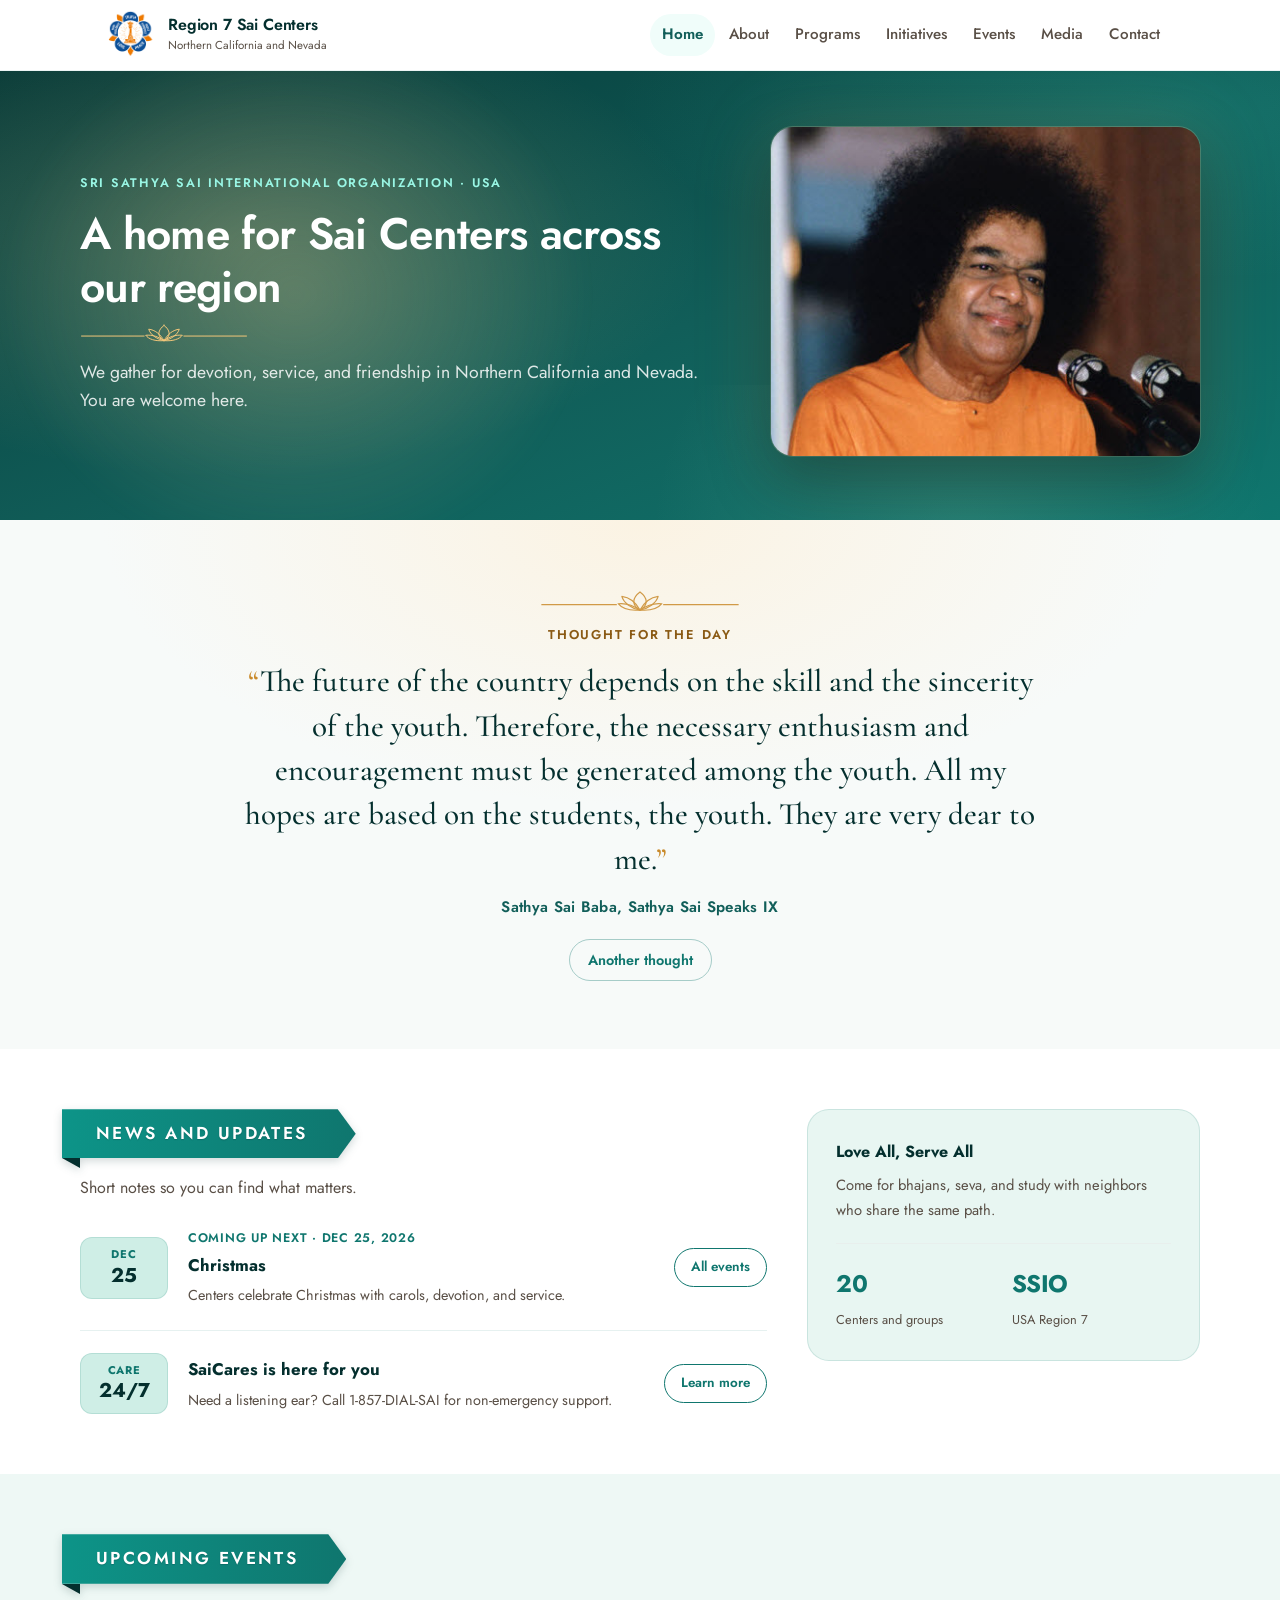
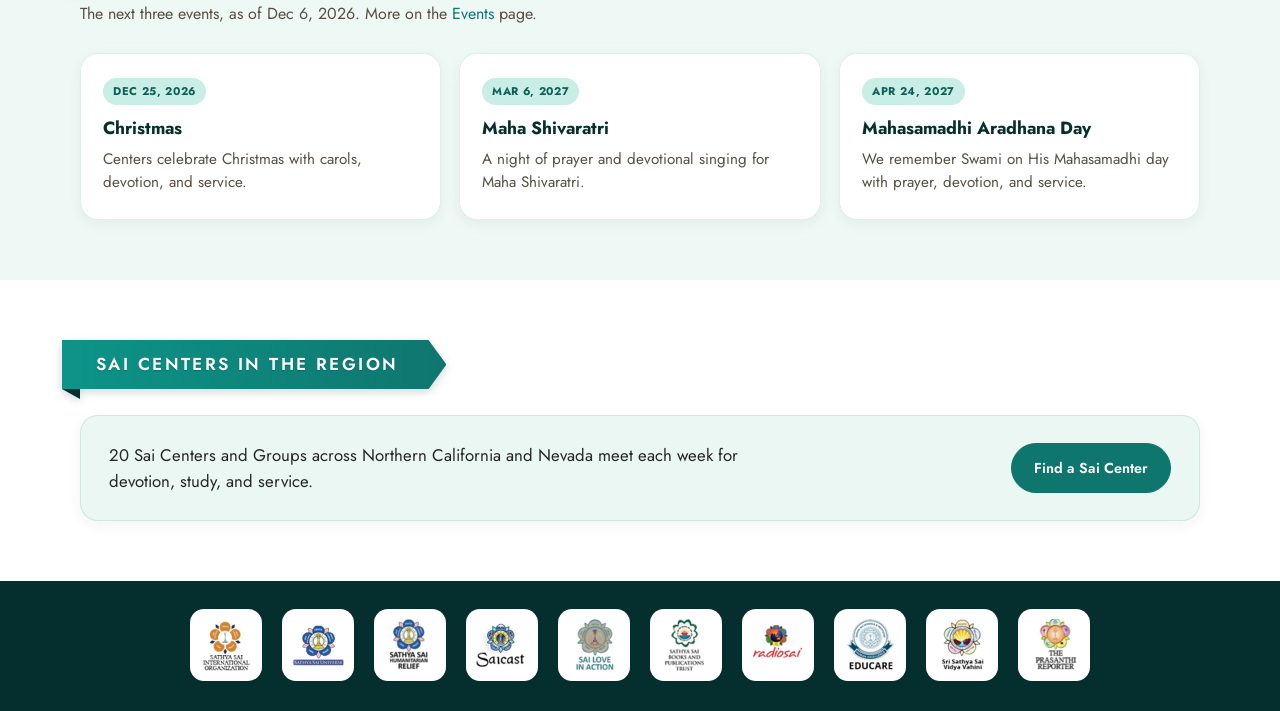
==== commit 6b54b72f: "c11: GAB entrance motion, golden hero light, lotus line, serif Swami quotes, Thought for the day, ph" ====
--- a/index.html
+++ b/index.html
@@ -6,7 +6,7 @@
   <title>Home · Region 7 Sai Centers</title>
   <link rel="preconnect" href="https://fonts.googleapis.com" />
   <link rel="preconnect" href="https://fonts.gstatic.com" crossorigin />
-  <link href="https://fonts.googleapis.com/css2?family=Jost:ital,wght@0,300;0,400;0,500;0,600;0,700;1,400&display=swap" rel="stylesheet" />
+  <link href="https://fonts.googleapis.com/css2?family=Cormorant+Garamond:ital,wght@0,500;0,600;1,500&family=Jost:ital,wght@0,300;0,400;0,500;0,600;0,700;1,400&display=swap" rel="stylesheet" />
   <link rel="stylesheet" href="styles.css" />
 </head>
 <body>
@@ -39,13 +39,28 @@
   </header>
 
   <main>
-  <section class="hero hero-solo">
+  <section class="hero hero-solo hero-with-photo">
+    <div class="hero-glow" aria-hidden="true"></div>
     <div class="hero-inner">
-      <div>
+      <div class="hero-text">
         <span class="hero-kicker">Sri Sathya Sai International Organization · USA</span>
         <h1>A home for Sai Centers across our region</h1>
+        <span class="hero-orn"><svg class="lotus-line" viewBox="0 0 220 28" aria-hidden="true" focusable="false"><path d="M2 18 H84" /><path d="M136 18 H218" /><path d="M110 4 C102 10 100 18 110 24 C120 18 118 10 110 4 Z" /><path d="M110 24 C100 22 92 16 90 9 C98 10 105 15 110 24 Z" /><path d="M110 24 C120 22 128 16 130 9 C122 10 115 15 110 24 Z" /><path d="M110 24 C98 25 90 22 86 17 C95 16 103 19 110 24 Z" /><path d="M110 24 C122 25 130 22 134 17 C125 16 117 19 110 24 Z" /></svg></span>
         <p class="lead">We gather for devotion, service, and friendship in Northern California and Nevada. You are welcome here.</p>
       </div>
+      <figure class="hero-photo"><img src="images/home/swami-hero.jpg" alt="Sri Sathya Sai Baba" width="445" height="341" fetchpriority="high" /></figure>
+    </div>
+  </section>
+
+  <section class="section thought-section" id="thought">
+    <div class="section-inner">
+      <figure class="thought" data-thought aria-live="polite">
+        <span class="thought-orn"><svg class="lotus-line" viewBox="0 0 220 28" aria-hidden="true" focusable="false"><path d="M2 18 H84" /><path d="M136 18 H218" /><path d="M110 4 C102 10 100 18 110 24 C120 18 118 10 110 4 Z" /><path d="M110 24 C100 22 92 16 90 9 C98 10 105 15 110 24 Z" /><path d="M110 24 C120 22 128 16 130 9 C122 10 115 15 110 24 Z" /><path d="M110 24 C98 25 90 22 86 17 C95 16 103 19 110 24 Z" /><path d="M110 24 C122 25 130 22 134 17 C125 16 117 19 110 24 Z" /></svg></span>
+        <p class="thought-label">Thought for the day</p>
+        <blockquote class="thought-text">There is only one Caste, the Caste of Humanity; There is only one Religion, the Religion of Love; There is only one Language, the Language of the Heart; There is only One God, and He is Omnipresent.</blockquote>
+        <figcaption class="thought-cite">Sathya Sai Baba</figcaption>
+        <button class="thought-next" type="button">Another thought</button>
+      </figure>
     </div>
   </section>
 
@@ -169,5 +184,8 @@
   <script src="nav.js" defer></script>
   <script src="events-data.js" defer></script>
   <script src="events.js" defer></script>
+  <script src="thoughts-data.js" defer></script>
+  <script src="thought.js" defer></script>
+  <script src="anim.js" defer></script>
 </body>
 </html>
--- a/styles.css
+++ b/styles.css
@@ -2153,7 +2153,7 @@
   border-radius: 20px; overflow: hidden; border: 1px solid var(--line);
   box-shadow: 0 10px 30px rgba(4, 47, 46, 0.08);
 }
-#centers-map .r7-tiles { filter: grayscale(1) brightness(1.06) contrast(0.88) sepia(0.14) hue-rotate(125deg) saturate(1.05); }
+#centers-map .r7-tiles { filter: none; }
 #centers-map { height: 560px; background: #eef5f3; font-family: inherit; }
 .map-note { margin-top: 12px; font-size: 0.9rem; color: var(--muted); white-space: nowrap; overflow: hidden; text-overflow: ellipsis; }
 .r7-pin { background: none; border: 0; }
@@ -2319,3 +2319,439 @@
 .doc-link a:hover, .tab-live a:hover, .r7-pop-links a:hover, .card-link:hover { color: var(--teal-dark) !important; opacity: 0.85; }
 /* anchors inside tab panels land below the sticky header + tab bar */
 .tab-panel [id] { scroll-margin-top: calc(var(--header-h, 72px) + 84px); }
+
+/* ==========================================================================
+   LIVE CONTENT (Programs, Initiatives, Events, Media, Contact)
+   Content carried from the live site by tools/live_import.py + tools/build_live.py
+   ========================================================================== */
+.live-prose { max-width: 60em; color: var(--text); font-size: 0.98rem; line-height: 1.7; }
+.live-prose p { margin: 0 0 12px; }
+.live-prose ul:not(.item-list):not(.team-row), .live-prose ol { margin: 6px 0 14px 1.3em; padding: 0; }
+.live-prose li { margin: 4px 0; }
+.live-prose img { display: block; max-width: 100%; height: auto; border-radius: 14px; margin: 10px 0 14px; }
+.live-prose blockquote { margin: 12px 0 16px; padding: 14px 18px; background: var(--teal-wash); border-left: 4px solid var(--teal-mid); border-radius: 0 12px 12px 0; color: var(--ink); }
+.live-prose blockquote p:last-child { margin-bottom: 0; }
+.live-prose a:not(.btn) { color: var(--teal); font-weight: 500; overflow-wrap: anywhere; }
+.live-prose a:not(.btn):hover { color: var(--teal-deep); }
+.live-prose h3.sub-head { font-size: 1.05rem; font-weight: 600; color: var(--teal-dark); margin: 22px 0 8px; padding-bottom: 6px; border-bottom: 1px solid var(--line); }
+.live-prose h4.mini-head { font-size: 1rem; font-weight: 600; color: var(--ink); margin: 18px 0 6px; }
+.live-prose .flow > div + div { margin-top: 8px; }
+.live-prose audio { display: block; width: 100%; max-width: 420px; height: 36px; margin: 8px 0 10px; }
+.live-prose .item-list { margin: 4px 0 12px; }
+.live-prose .item-row { padding: 10px 0; }
+.live-prose .item-main { font-size: 0.95rem; }
+.photo-row { display: grid; grid-template-columns: repeat(auto-fill, minmax(180px, 1fr)); gap: 10px; margin: 6px 0 16px; }
+.photo-row img { margin: 0; width: 100%; aspect-ratio: 4 / 3; object-fit: cover; }
+.date-chip { display: inline-block; min-width: 58px; margin-right: 10px; padding: 3px 10px; border-radius: 999px; background: var(--teal-soft); color: var(--teal-deep); font-size: 0.82rem; font-weight: 600; text-align: center; }
+.ya-dates li { list-style: none; margin-left: -1.3em; }
+.ya-dates li p { display: inline; color: var(--muted); margin-left: 6px; }
+.doc-missing { display: inline-block; font-size: 0.8rem; color: var(--muted); font-style: italic; }
+.tab-note { font-size: 0.9rem; color: var(--muted); margin: 12px 0 0; }
+.section-head + .tab-note, .section-head + .tab-note + .live-prose { margin-top: 0; }
+.table-wrap { overflow-x: auto; margin: 8px 0 16px; }
+.data-table { border-collapse: collapse; width: 100%; font-size: 0.92rem; }
+.data-table td, .data-table th { border: 1px solid var(--line); padding: 8px 10px; vertical-align: top; text-align: left; }
+.data-table tr:first-child td { background: var(--teal-wash); font-weight: 500; }
+
+/* click-to-play video */
+.video-facade { position: relative; max-width: 640px; margin: 10px 0 16px; }
+.vf-play { position: relative; display: block; width: 100%; aspect-ratio: 16 / 9; padding: 0; border: 0; border-radius: 14px; overflow: hidden; cursor: pointer; background: var(--teal-deep); }
+.vf-play img { width: 100%; height: 100%; object-fit: cover; margin: 0; border-radius: 0; opacity: 0.92; transition: opacity 0.2s ease; }
+.vf-play:hover img { opacity: 1; }
+.vf-icon { position: absolute; left: 50%; top: 50%; width: 64px; height: 64px; margin: -32px 0 0 -32px; border-radius: 50%; background: rgba(15, 118, 110, 0.92); box-shadow: 0 6px 18px rgba(4, 47, 46, 0.35); transition: transform 0.2s ease; }
+.vf-icon::after { content: ""; position: absolute; left: 26px; top: 20px; border-style: solid; border-width: 12px 0 12px 19px; border-color: transparent transparent transparent #fff; }
+.vf-play:hover .vf-icon { transform: scale(1.06); }
+.vf-play:focus-visible { outline: 3px solid var(--teal-mid); outline-offset: 3px; }
+.video-facade iframe { display: block; width: 100%; aspect-ratio: 16 / 9; border: 0; border-radius: 14px; }
+.vf-link { display: inline-block; margin-top: 6px; font-size: 0.85rem; }
+
+/* side-menu lists: carried pages open in place, other links are rows */
+.link-row { display: flex; align-items: center; gap: 14px; padding: 16px 22px; color: inherit; transition: background 0.2s ease; }
+.disclosure-list > * + * { border-top: 1px solid var(--line); }
+.link-row:hover { background: var(--teal-wash); }
+.link-row .d-title { flex: 1 1 auto; font-size: 1.02rem; font-weight: 500; color: var(--ink); }
+.link-row .d-count { flex: none; font-size: 0.82rem; color: var(--muted); }
+.link-row:focus-visible { outline: 2px solid var(--teal-mid); outline-offset: -2px; }
+.link-row-static .d-title { color: var(--text); font-weight: 400; }
+.d-arrow { transform: none !important; }
+.disclosure.subpage > .d-body { padding-top: 10px; }
+.disclosure.subpage .disclosure-list { border-radius: 14px; }
+.subpage .subpage > summary { padding: 14px 18px; }
+.subpage .subpage .d-title { font-size: 0.97rem; }
+.subpage .disclosure:not(.subpage) { background: var(--white); }
+.live-prose .disclosure { border: 1px solid var(--line); border-radius: 12px; overflow: hidden; margin: 8px 0; background: var(--white); }
+.live-prose .disclosure + .disclosure { border-top: 1px solid var(--line); }
+.live-prose .disclosure > summary { padding: 13px 18px; }
+.live-prose .disclosure .d-title { font-size: 0.97rem; }
+.live-prose .disclosure-list .disclosure { border: 0; border-radius: 0; margin: 0; }
+.linked-pages { margin-top: 18px; }
+.linked-label { font-size: 0.82rem; font-weight: 600; letter-spacing: 0.08em; text-transform: uppercase; color: var(--teal-dark); margin: 0 0 8px; }
+.section-head + .disclosure-list, .section-head + .event-list { margin-top: 4px; }
+.event-list + .disclosure-list { margin-top: 20px; }
+
+/* Events page */
+.ev-list { display: grid; gap: 18px; }
+.ev-feature { display: grid; grid-template-columns: 260px 1fr; gap: 22px; align-items: start; background: var(--white); border: 1px solid var(--line); border-radius: 18px; padding: 18px; }
+.ev-feature.ev-noimg { grid-template-columns: 1fr; }
+.ev-photo img { width: 100%; aspect-ratio: 4 / 3; object-fit: cover; border-radius: 12px; display: block; }
+.ev-text h3 { font-size: 1.15rem; font-weight: 600; color: var(--ink); margin: 2px 0 8px; }
+.ev-text .btn { margin-top: 4px; }
+.ev-text .video-facade { max-width: 520px; }
+
+/* Media sign-in tabs */
+.signin-card { max-width: 640px; }
+.signin-card p { margin: 10px 0 16px; }
+.signin-card + .section-head { margin-top: 40px; }
+
+/* Contact */
+.contact-row { list-style: none; padding: 0; margin: 0; }
+.member-mail { display: block; margin-top: 4px; font-size: 0.86rem; color: var(--teal); overflow-wrap: anywhere; }
+.member-mail:hover { color: var(--teal-deep); }
+
+@media (max-width: 720px) {
+  .live-prose { font-size: 0.95rem; }
+  .link-row { padding: 15px 16px; gap: 10px; }
+  .link-row .doc-type { display: none; }
+  .ev-feature { grid-template-columns: 1fr; padding: 14px; }
+  .photo-row { grid-template-columns: repeat(2, 1fr); }
+  .live-prose .item-row { flex-direction: column; align-items: flex-start; }
+}
+.live-prose ul:not(.item-list):not(.team-row):not(.contact-row) { list-style: disc; }
+.live-prose ol { list-style: decimal; }
+.live-prose li::marker { color: var(--teal-mid); }
+.ya-dates ul { list-style: none !important; }
+.live-prose ul:has(> li > details), .live-prose ul:has(> li > .disclosure-list) { list-style: none; margin-left: 0; }
+.live-prose img:not(.photo-row img) { max-width: min(100%, 560px); }
+.ev-text .tab-note { margin: 0 0 8px; }
+.contact-row { display: grid; grid-template-columns: repeat(auto-fill, minmax(290px, 1fr)); gap: 12px; max-width: none; justify-content: stretch; }
+.contact-row .member { width: auto; max-width: none; min-width: 0; }
+.member-mail { overflow-wrap: normal; word-break: normal; }
+@media (max-width: 720px) { .member-mail { overflow-wrap: anywhere; } }
+.live-prose li:has(details) { list-style: none; }
+
+/* CONSISTENCY WITH ABOUT/HOME: rows and cards on the live-content pages use the About sizes */
+.link-row { padding: 18px 22px; }
+.disclosure-list > .disclosure.subpage > summary .d-title, .disclosure-list > .link-row .d-title { font-weight: 600; font-size: 1.06rem; }
+.ev-feature.card { background: #eaf7f3; border: 1px solid rgba(15, 118, 110, 0.12); padding: 22px 22px 24px; }
+.section-alt .ev-feature.card { background: var(--white); }
+@media (max-width: 720px) { .link-row { padding: 15px 16px; } }
+
+/* C6: tab intros on Programs and Initiatives follow About's Baba tab (photo on one side, text on the other) */
+.tab-intro .intro-side { display: grid; gap: 22px; align-content: start; min-width: 0; }
+.intro-photo img { display: block; width: 100%; height: auto; }
+.quote-panel { background: linear-gradient(135deg, var(--teal-deep) 0%, #0b4f4a 55%, var(--teal) 100%); color: #e6fffa; border-radius: 18px; padding: 30px 32px 28px; box-shadow: 0 8px 24px rgba(4, 47, 46, 0.10); }
+.quote-panel .qb-item blockquote { font-size: 1.02rem; line-height: 1.7; }
+.quote-panel .qb-item + .qb-item { border-left: 0; padding-left: 0; border-top: 1px solid rgba(204, 251, 241, 0.25); margin-top: 22px; padding-top: 24px; }
+.prose .intro-title, .intro-cards h3, .intro-card h3 { font-size: 1.08rem; font-weight: 600; color: var(--ink); margin: 0 0 8px; line-height: 1.4; }
+.prose * + .intro-title { margin-top: 24px; }
+.prose a:not(.btn) { color: var(--teal); font-weight: 500; }
+.prose .quote-panel + .doc-link { margin-top: 20px !important; }
+.intro-more { margin-top: 40px; }
+.intro-cards { margin-top: 36px; max-width: none; }
+.intro-cards .card p { font-size: 0.96rem; line-height: 1.7; margin: 0 0 10px; }
+.intro-card ul { list-style: none !important; margin: 6px 0 0 !important; padding: 0; }
+.intro-card li { font-size: 0.96rem; line-height: 1.65; }
+.contact-lines { list-style: none !important; margin: 6px 0 0 !important; padding: 0; }
+.contact-lines li { margin: 0 0 8px; font-size: 0.94rem; line-height: 1.55; }
+.card-actions { margin-top: 16px !important; }
+.intro-close { margin-top: 26px; }
+.tab-intro ~ .linked-pages { margin-top: 32px; }
+/* body text the same size as About: page text like About's .prose, text inside disclosures like About's disclosures */
+.section-inner > .live-prose { font-size: 1.02rem; line-height: 1.75; }
+.disclosure .d-body.live-prose { font-size: 0.96rem; line-height: 1.7; }
+@media (max-width: 720px) { .quote-panel { padding: 24px 22px; } .intro-more { margin-top: 30px; } }
+
+/* C7: category menu for each tab's resources (idea from the live side menus, in our design).
+   Laptop: vertical list of categories on the left switches the list on the right. Phone: a row of chips. */
+.cats { display: grid; grid-template-columns: minmax(0, 260px) minmax(0, 1fr); gap: 32px; align-items: start; }
+.cat-menu { position: sticky; top: calc(var(--header-h, 72px) + 88px); display: flex; flex-direction: column; gap: 4px; background: var(--white); border: 1px solid rgba(15, 118, 110, 0.12); border-radius: 18px; padding: 10px; box-shadow: 0 4px 14px rgba(4, 47, 46, 0.05); }
+.cat { display: flex; align-items: center; justify-content: space-between; gap: 10px; width: 100%; text-align: left; font: inherit; font-size: 0.98rem; font-weight: 500; color: var(--ink); background: transparent; border: 0; border-radius: 12px; padding: 11px 14px; cursor: pointer; transition: background 0.15s ease, color 0.15s ease; }
+.cat:hover { background: var(--teal-wash); color: var(--teal-dark); }
+.cat[aria-selected="true"] { background: var(--teal); color: var(--white); font-weight: 600; box-shadow: 0 4px 12px rgba(15, 118, 110, 0.25); }
+.cat:focus-visible { outline: 2px solid var(--teal-mid); outline-offset: 2px; }
+.cat-n { flex: none; min-width: 26px; padding: 2px 8px; border-radius: 999px; font-size: 0.74rem; font-weight: 600; text-align: center; background: var(--teal-wash); color: var(--teal-dark); }
+.cat[aria-selected="true"] .cat-n { background: rgba(255, 255, 255, 0.22); color: var(--white); }
+.cat-panels { min-width: 0; }
+.cat-title { font-size: 1.2rem; font-weight: 600; color: var(--teal-dark); margin: 4px 0 14px; letter-spacing: 0.01em; }
+.cat-panel > .tab-note:first-of-type { margin-top: 0; }
+.cat-panel > .disclosure-list + .disclosure-list, .cat-panel > .live-prose + .disclosure-list, .cat-panel > .disclosure-list + .live-prose { margin-top: 18px; }
+@media (max-width: 860px) {
+  .cats { grid-template-columns: minmax(0, 1fr); gap: 18px; }
+  .cat-menu { position: static; flex-direction: row; overflow-x: auto; gap: 8px; padding: 8px; scrollbar-width: none; -webkit-overflow-scrolling: touch; }
+  .cat-menu::-webkit-scrollbar { display: none; }
+  .cat { width: auto; flex: none; white-space: nowrap; padding: 9px 14px; font-size: 0.92rem; }
+  .cat-title { font-size: 1.08rem; }
+}
+
+/* C8: intro photo column stretches to the height of the text or quote column, so top and bottom edges line up */
+.split-photo.tab-intro { align-items: stretch; }
+.tab-intro .intro-side { display: flex; flex-direction: column; gap: 22px; }
+.tab-intro .intro-side > .photo { position: relative; flex: 1 1 auto; min-height: 300px; aspect-ratio: auto; height: auto; }
+.tab-intro .intro-side > .photo-slider { aspect-ratio: auto; }
+.tab-intro .intro-photo img { position: absolute; inset: 0; width: 100%; height: 100%; object-fit: cover; }
+.tab-intro .intro-photo picture { display: contents; }
+.tab-intro .intro-photo.saicares-photo { background: #faf3f8; }
+.tab-intro .prose { display: flex; flex-direction: column; }
+.tab-intro .prose > .quote-panel { flex: 1 1 auto; display: flex; flex-direction: column; justify-content: center; }
+.split-photo.tab-intro .prose > p:first-child, .split-photo.tab-intro .prose > .intro-title:first-child { margin-top: -6px; }
+.tab-intro .prose > p:last-child { margin-bottom: -6px; }
+.tab-intro .intro-side > .banner-photo { min-height: 0; }
+.intro-below { margin-top: 32px; }
+.card.intro-card.intro-below { max-width: none; width: 100%; }
+.quote-panel-wide { display: block; padding: 30px 40px; }
+.quote-panel-wide .qb-item blockquote { font-size: 1.08rem; max-width: 60em; }
+.intro-card.intro-below ul { display: grid; grid-template-columns: repeat(auto-fit, minmax(260px, 1fr)); column-gap: 28px; }
+@media (max-width: 960px) {
+  .tab-intro .intro-side > .photo { flex: none; min-height: 0; aspect-ratio: 445 / 341; }
+  .tab-intro .intro-photo.banner-photo { aspect-ratio: 998 / 387; }
+  .tab-intro .intro-photo.saicares-photo { aspect-ratio: 1489 / 1414; }
+  .tab-intro .prose > p:last-child { margin-bottom: 0; }
+}
+
+/* C8: yearly events as compact two-column cards (photo on top, short text, the rest under Read more) */
+.ev-list { grid-template-columns: repeat(2, minmax(0, 1fr)); gap: 20px; align-items: stretch; }
+.ev-feature, .ev-feature.card { display: flex; flex-direction: column; align-items: stretch; gap: 0; padding: 0; overflow: hidden; }
+.ev-feature .ev-photo img { aspect-ratio: 16 / 9; border-radius: 0; }
+.ev-feature .ev-text { padding: 18px 22px 20px; font-size: 0.96rem; }
+.ev-feature .ev-text h3 { font-size: 1.1rem; margin: 0 0 8px; }
+.ev-feature .ev-text p { margin: 0 0 10px; }
+.ev-more { margin-top: 2px; }
+.ev-more > summary { list-style: none; display: inline-flex; align-items: center; gap: 6px; cursor: pointer; color: var(--teal); font-weight: 600; font-size: 0.92rem; }
+.ev-more > summary::-webkit-details-marker { display: none; }
+.ev-more > summary .d-chevron { width: 16px; height: 16px; fill: none; stroke: currentColor; stroke-width: 2.2; transition: transform 0.2s ease; }
+.ev-more[open] > summary .d-chevron { transform: rotate(180deg); }
+.ev-more[open] > summary span::after { content: ""; }
+.ev-more-body { margin-top: 10px; }
+.ev-text .ev-video { margin: 4px 0 12px; border: 1px solid var(--line); border-radius: 12px; background: var(--white); }
+.ev-text .ev-video > summary { padding: 10px 14px; }
+.ev-text .ev-video .d-body { padding: 0 14px 12px; }
+@media (max-width: 860px) { .ev-list { grid-template-columns: minmax(0, 1fr); } }
+/* compact: photo on the left of each card, filling its height */
+.ev-feature, .ev-feature.card { display: grid; grid-template-columns: 200px minmax(0, 1fr); align-items: stretch; }
+.ev-feature.ev-noimg, .ev-feature.card.ev-noimg { grid-template-columns: minmax(0, 1fr); }
+.ev-feature .ev-photo { position: relative; min-height: 180px; }
+.ev-feature .ev-photo img { position: absolute; inset: 0; width: 100%; height: 100%; aspect-ratio: auto; object-fit: cover; }
+.ev-feature .ev-text { padding: 16px 18px 16px; }
+@media (max-width: 520px) {
+  .ev-feature, .ev-feature.card { grid-template-columns: minmax(0, 1fr); }
+  .ev-feature .ev-photo { min-height: 0; aspect-ratio: 16 / 9; }
+}
+
+/* C9: design pass. One rhythm, equal cards, no half-empty rows, readable type. */
+/* rhythm: same section padding and head spacing on every page */
+.section { padding: 60px 28px; }
+.section-head.ribbon-head { margin-bottom: 26px; }
+.section-head p { font-size: 1rem; color: var(--muted); max-width: 70ch; }
+.live-prose, .section-inner > .live-prose { font-size: 1rem; line-height: 1.7; }
+.live-prose p, .prose p, .disclosure .d-body > p { max-width: 70ch; }
+.tab-note { font-size: 0.94rem; color: #4b5563; }
+@media (max-width: 960px) { .section { padding: 44px 20px; } }
+
+/* category sets: short sets as one grouped list, longer sets with a menu (merged groups get subheadings) */
+.cat-groups { display: grid; gap: 26px; }
+.cat-group > .cat-title { margin-top: 0; }
+.cat-group > .disclosure-list + .link-cards, .cat-panel > .disclosure-list + .link-cards, .cat-sub-group > .disclosure-list + .link-cards { margin-top: 14px; }
+.cat-sub-group + .cat-sub-group { margin-top: 22px; }
+.cat-sub { font-size: 0.82rem; font-weight: 600; letter-spacing: 0.08em; text-transform: uppercase; color: var(--teal); margin: 0 0 10px; }
+.cats { align-items: stretch; }
+.cat-menu { align-self: start; }
+.cat-panel > .link-cards:first-of-type, .cat-group > .link-cards:first-of-type { margin-top: 0; }
+
+/* link cards for outside websites */
+.link-cards { display: grid; gap: 12px; grid-template-columns: repeat(var(--lc-cols, 3), minmax(0, 1fr)); }
+.link-cards.lc-cols-1 { --lc-cols: 1; max-width: 520px; }
+.link-cards.lc-cols-2 { --lc-cols: 2; }
+.link-cards.lc-cols-3 { --lc-cols: 3; }
+.link-cards.lc-span-last > .link-card:last-child { grid-column: 1 / -1; }
+.link-card { display: flex; align-items: center; gap: 14px; min-height: 76px; padding: 14px 16px; background: var(--white); border: 1px solid rgba(15, 118, 110, 0.14); border-radius: 14px; box-shadow: 0 4px 14px rgba(4, 47, 46, 0.05); color: var(--ink); text-decoration: none; transition: border-color 0.15s ease, box-shadow 0.15s ease, transform 0.15s ease; }
+.link-card:hover { border-color: var(--teal-mid); box-shadow: 0 8px 22px rgba(15, 118, 110, 0.12); transform: translateY(-1px); text-decoration: none; }
+.link-card:hover .lc-name { text-decoration: underline; text-underline-offset: 3px; }
+.link-card:focus-visible { outline: 2px solid var(--teal-mid); outline-offset: 2px; }
+.lc-logo, .lc-badge { flex: none; width: 44px; height: 44px; border-radius: 12px; }
+.lc-logo { object-fit: contain; background: var(--teal-wash); padding: 4px; }
+.lc-badge { display: grid; place-items: center; background: var(--teal-wash); color: var(--teal-dark); font-weight: 700; font-size: 1.1rem; border: 1px solid rgba(15, 118, 110, 0.14); }
+.lc-text { display: grid; gap: 2px; min-width: 0; flex: 1 1 auto; }
+.lc-name { font-size: 1rem; font-weight: 600; line-height: 1.3; }
+.lc-domain { font-size: 0.86rem; color: #4b5563; overflow: hidden; text-overflow: ellipsis; white-space: nowrap; }
+.lc-ext { flex: none; color: var(--teal); }
+.sr-only { position: absolute; width: 1px; height: 1px; padding: 0; margin: -1px; overflow: hidden; clip: rect(0, 0, 0, 0); white-space: nowrap; border: 0; }
+@media (max-width: 640px) { .link-cards { grid-template-columns: minmax(0, 1fr); } .link-cards.lc-span-last > .link-card:last-child { grid-column: auto; } }
+
+/* Events: upcoming list and calendar in one aligned column, tidy date badges */
+.ev-upcoming { max-width: none; }
+.ev-upcoming .event-list { background: var(--white); border: 1px solid rgba(15, 118, 110, 0.12); border-radius: 18px; padding: 8px 22px; box-shadow: 0 4px 14px rgba(4, 47, 46, 0.05); }
+.ev-upcoming .event-row, .ev-upcoming .event-row:first-child, .ev-upcoming .event-row:last-child { padding: 16px 0; }
+.ev-upcoming .event-row { grid-template-columns: 72px minmax(0, 1fr) auto; gap: 18px; }
+.ev-upcoming .event-date { width: 72px; height: 72px; padding: 0; display: flex; flex-direction: column; justify-content: center; }
+.ev-upcoming .event-row p { font-size: 0.95rem; color: #4b5563; }
+.ev-upcoming .ev-cal { margin-top: 16px; }
+@media (max-width: 640px) {
+  .ev-upcoming .event-list { padding: 4px 16px; }
+  .ev-upcoming .event-row { grid-template-columns: 60px minmax(0, 1fr); gap: 14px; }
+  .ev-upcoming .event-date { width: 60px; height: 60px; }
+  .ev-upcoming .event-row .btn { grid-column: 2; }
+}
+
+/* Events: yearly cards with the same layout and photo size; actions sit at the bottom */
+.ev-list { display: grid; grid-template-columns: repeat(2, minmax(0, 1fr)); gap: 20px; align-items: stretch; }
+.ev-feature, .ev-feature.card { display: grid; grid-template-columns: 168px minmax(0, 1fr); gap: 18px; align-items: start; padding: 16px; overflow: visible; }
+.ev-feature .ev-photo { position: relative; min-height: 0; aspect-ratio: 4 / 3; border-radius: 12px; overflow: hidden; background: var(--teal-wash); }
+.ev-feature .ev-photo img { position: absolute; inset: 0; width: 100%; height: 100%; object-fit: cover; border-radius: 0; margin: 0; }
+.ev-feature .ev-text { padding: 0; display: flex; flex-direction: column; height: 100%; font-size: 0.98rem; }
+.ev-feature .ev-text h3 { font-size: 1.1rem; line-height: 1.3; margin: 0 0 8px; }
+.ev-feature .ev-text p { margin: 0 0 10px; }
+.ev-feature .ev-text .tab-note { font-size: 0.88rem; }
+.ev-foot { margin-top: auto; padding-top: 6px; }
+.ev-foot > .btn + .ev-more, .ev-foot > .ev-more + .btn { margin-top: 8px; }
+.ev-more[open] { width: 100%; }
+@media (max-width: 860px) { .ev-list { grid-template-columns: minmax(0, 1fr); } }
+@media (max-width: 520px) {
+  .ev-feature, .ev-feature.card { grid-template-columns: minmax(0, 1fr); gap: 14px; }
+  .ev-feature .ev-photo { aspect-ratio: 16 / 9; }
+}
+
+/* Contact: column count follows the number of people, so no row has a lone card */
+.contact-row.cr-cols-2 { grid-template-columns: repeat(2, minmax(0, 1fr)); }
+.contact-row.cr-cols-3 { grid-template-columns: repeat(3, minmax(0, 1fr)); }
+.contact-row.cr-cols-1 { grid-template-columns: minmax(0, 420px); }
+@media (max-width: 860px) { .contact-row.cr-cols-3 { grid-template-columns: repeat(2, minmax(0, 1fr)); } }
+@media (max-width: 640px) { .contact-row.cr-cols-2, .contact-row.cr-cols-3 { grid-template-columns: minmax(0, 1fr); } }
+.ev-upcoming .event-date .day { white-space: nowrap; letter-spacing: -0.02em; }
+@media (max-width: 640px) { .ev-upcoming .event-date .day { font-size: 1.08rem; } }
+/* sign-in notes: one full-width card, text left and button right */
+.section .signin-card { max-width: none; display: grid; grid-template-columns: minmax(0, 1fr) auto; align-items: center; column-gap: 28px; row-gap: 8px; }
+.section .signin-card .tag { grid-column: 1 / -1; justify-self: start; }
+.section .signin-card p { margin: 0; max-width: 70ch; }
+@media (max-width: 640px) { .section .signin-card { grid-template-columns: minmax(0, 1fr); } .section .signin-card .btn { justify-self: start; } }
+
+/* C10: the map never covers the sticky header, the tab bar, or the mobile menu.
+   Leaflet panes and controls use z-index 400-1000; the map frame makes its own stacking context at z-index 0. */
+.site-header { position: sticky; top: 0; z-index: 1100; }
+.leaflet-frame, #centers-map { position: relative; z-index: 0; isolation: isolate; }
+.leaflet-container .leaflet-tile { filter: none !important; image-rendering: auto; }
+
+/* C10: structured layout inside opened page panels (tools/panel_render.py) */
+.subpage > .d-body { padding-top: 6px; }
+.subpage .d-body p, .subpage .d-body li, .subpage .d-body h4.panel-sub { max-width: 70ch; }
+.subpage .d-body p { margin: 0 0 12px; line-height: 1.7; }
+.subpage .d-body h3.sub-head { margin-top: 28px; }
+.subpage .d-body h3.sub-head:first-child { margin-top: 4px; }
+.panel-sub { font-size: 1rem; font-weight: 600; color: var(--ink); margin: 22px 0 8px; }
+.panel-sub:first-child { margin-top: 4px; }
+.live-prose ul.panel-list, .live-prose ol.panel-list { margin: 4px 0 16px 1.2em; padding: 0; display: grid; gap: 8px; }
+.live-prose ul.panel-list { list-style: disc; }
+.live-prose ul.panel-list li::marker { color: var(--teal); }
+.panel-list li { line-height: 1.65; padding-left: 2px; }
+.live-prose blockquote.panel-quote { max-width: 70ch; display: grid; gap: 12px; padding: 16px 20px; font-style: italic; }
+.panel-quote .pq { line-height: 1.65; }
+.panel-quote cite { display: block; margin-top: 4px; font-style: normal; font-size: 0.88rem; font-weight: 600; color: var(--teal-dark); }
+.panel-docs { display: grid; gap: 8px; margin: 6px 0 16px; max-width: 760px; }
+.doc-card-row { display: flex; align-items: center; gap: 14px; padding: 12px 14px; background: var(--white); border: 1px solid rgba(15, 118, 110, 0.14); border-radius: 12px; }
+.doc-ico { flex: none; min-width: 52px; height: 40px; padding: 0 6px; display: grid; place-items: center; border-radius: 10px; background: var(--teal-wash); color: var(--teal-dark); font-size: 0.72rem; font-weight: 700; letter-spacing: 0.04em; text-transform: uppercase; }
+.doc-name { flex: 1 1 auto; min-width: 0; font-weight: 500; color: var(--ink); line-height: 1.35; }
+.doc-card-row .doc-actions { flex: none; margin: 0; display: flex; gap: 8px; }
+.subpage .link-cards { margin: 6px 0 16px; max-width: 760px; }
+.audio-list { max-width: 760px; margin: 6px 0 16px; background: var(--white); border: 1px solid rgba(15, 118, 110, 0.14); border-radius: 14px; padding: 2px 16px; }
+.audio-row { display: grid; grid-template-columns: minmax(0, 1fr) minmax(220px, 320px); align-items: center; gap: 16px; padding: 10px 0; border-top: 1px solid var(--line); }
+.audio-row:first-child { border-top: 0; }
+.audio-label { display: grid; gap: 1px; min-width: 0; }
+.audio-line { font-weight: 500; color: var(--ink); line-height: 1.35; }
+.audio-line + .audio-line { font-weight: 400; font-size: 0.88rem; color: #4b5563; }
+.live-prose .audio-row audio { width: 100%; max-width: none; height: 34px; margin: 0; }
+.live-prose .img-grid { display: grid; grid-template-columns: repeat(auto-fill, minmax(160px, 1fr)); gap: 10px; margin: 6px 0 16px; max-width: 760px; }
+.live-prose .img-grid img { margin: 0; width: 100%; aspect-ratio: 4 / 3; object-fit: cover; border-radius: 10px; }
+.live-prose img.panel-img { max-width: min(100%, 420px); max-height: 280px; width: auto; object-fit: cover; border-radius: 12px; margin: 4px 0 16px; }
+@media (max-width: 640px) {
+  .audio-row { grid-template-columns: minmax(0, 1fr); gap: 6px; }
+  .doc-card-row { flex-wrap: wrap; }
+  .doc-card-row .doc-actions { width: 100%; padding-left: 66px; }
+  .live-prose .img-grid { grid-template-columns: repeat(2, minmax(0, 1fr)); }
+}
+.panel-stack { display: grid; gap: 8px; margin: 6px 0 16px; max-width: 860px; }
+.panel-stack > details.disclosure { margin: 0; }
+.live-prose .img-grid[style] { grid-template-columns: repeat(var(--ig-cols, 4), minmax(0, 1fr)); }
+@media (max-width: 640px) { .live-prose .img-grid[style] { grid-template-columns: repeat(2, minmax(0, 1fr)); max-width: none !important; } }
+
+/* ================= C11: sacred and calm. Golden light, lotus line, serif for Swami's words, GAB motion, photos ================= */
+:root { --gold: #c98a2b; --gold-soft: rgba(201, 138, 43, 0.16); --serif: "Cormorant Garamond", Georgia, "Times New Roman", serif; }
+
+/* hero: soft golden light behind the text, warm low glow at the base */
+.hero { background:
+    radial-gradient(ellipse 60% 85% at 18% 38%, rgba(255, 214, 140, 0.20), transparent 62%),
+    radial-gradient(ellipse 80% 70% at 92% 8%, rgba(45, 212, 191, 0.16), transparent 55%),
+    linear-gradient(160deg, #063a38 0%, var(--teal-dark) 55%, #0f766e 100%); }
+.hero-glow { position: absolute; left: -8%; top: -30%; width: 62%; height: 160%; pointer-events: none;
+  background: radial-gradient(closest-side, rgba(255, 220, 160, 0.22), rgba(255, 220, 160, 0.06) 55%, transparent 75%);
+  filter: blur(8px); animation: r7Breathe 9s ease-in-out infinite alternate; }
+@keyframes r7Breathe { from { opacity: 0.75; transform: scale(1); } to { opacity: 1; transform: scale(1.04); } }
+.hero-orn { display: block; margin: 2px 0 14px; color: #f3c77a; opacity: 0.8; }
+.lotus-line { width: 168px; height: 22px; fill: none; stroke: currentColor; stroke-width: 1.3; stroke-linecap: round; stroke-linejoin: round; display: block; }
+.hero h1 { margin-bottom: 8px; }
+
+/* Home hero with Swami's photo: warm overlay, rounded, soft shadow */
+.hero-with-photo .hero-inner { grid-template-columns: minmax(0, 1.2fr) minmax(0, 0.8fr); gap: 48px; }
+.hero-photo { position: relative; margin: 0; justify-self: end; width: min(100%, 445px); aspect-ratio: 445 / 341; border-radius: 22px; overflow: hidden;
+  box-shadow: 0 24px 60px rgba(2, 30, 28, 0.45), 0 0 0 1px rgba(255, 230, 180, 0.22), 0 0 80px rgba(255, 200, 120, 0.18); }
+.hero-photo img { width: 100%; height: 100%; object-fit: cover; display: block; }
+.hero-photo::after { content: ""; position: absolute; inset: 0; pointer-events: none;
+  background: linear-gradient(180deg, rgba(255, 196, 110, 0.10) 0%, transparent 40%, rgba(120, 60, 10, 0.22) 100%); mix-blend-mode: soft-light; }
+@media (max-width: 960px) {
+  .hero-with-photo .hero-inner { grid-template-columns: minmax(0, 1fr); gap: 28px; }
+  .hero-photo { justify-self: start; width: 100%; max-width: 520px; }
+  .hero-glow { width: 120%; left: -30%; }
+}
+
+/* Swami's words: serif, warm gold quote marks */
+.qb-item::before { color: var(--gold); font-family: var(--serif); }
+.qb-item blockquote, .quote-panel .qb-item blockquote { font-family: var(--serif); font-size: 1.32rem; line-height: 1.5; font-weight: 500; letter-spacing: 0.005em; }
+.quote-panel-wide .qb-item blockquote { font-size: 1.36rem; }
+.qb-item figcaption { color: #f3c77a; }
+.live-prose blockquote.panel-quote, .live-prose blockquote { font-family: var(--serif); font-size: 1.2rem; line-height: 1.5; border-left-color: var(--gold); background: linear-gradient(90deg, #fbf6ec 0%, #f6fbf9 100%); }
+.panel-quote cite { font-family: var(--font); color: #8a5a14; }
+.live-prose blockquote.panel-quote .pq::before { content: "\201C"; color: var(--gold); margin-right: 2px; }
+
+/* Thought for the day (Home) */
+.thought-section { background: radial-gradient(ellipse 70% 90% at 50% 0%, #fbf3e3 0%, #f7faf9 60%); }
+.thought { margin: 0 auto; max-width: 820px; text-align: center; padding: 8px 12px; transition: opacity 0.38s ease; }
+.thought.is-changing { opacity: 0; }
+.thought-orn { color: var(--gold); display: flex; justify-content: center; opacity: 0.85; }
+.thought-orn .lotus-line { width: 200px; height: 26px; }
+.thought-label { margin: 10px 0 14px; font-size: 0.8rem; font-weight: 600; letter-spacing: 0.14em; text-transform: uppercase; color: #8a5a14; }
+.thought-text { margin: 0 auto; font-family: var(--serif); font-size: clamp(1.45rem, 2.6vw, 1.95rem); line-height: 1.42; font-weight: 500; color: var(--ink); max-width: 34em; }
+.thought-text::before { content: "\201C"; color: var(--gold); } .thought-text::after { content: "\201D"; color: var(--gold); }
+.thought-cite { margin-top: 14px; font-size: 0.95rem; font-weight: 600; color: var(--teal-dark); letter-spacing: 0.02em; }
+.thought-next { margin-top: 18px; font: inherit; font-size: 0.9rem; font-weight: 600; color: var(--teal); background: transparent; border: 1px solid rgba(15, 118, 110, 0.35); border-radius: 999px; padding: 8px 18px; cursor: pointer; transition: background 0.15s ease, transform 0.15s ease, box-shadow 0.15s ease; }
+.thought-next:hover { background: var(--teal-wash); transform: translateY(-1px); box-shadow: 0 4px 14px rgba(15, 118, 110, 0.14); }
+
+/* ribbons: a small gold lotus bud at the fold */
+.ribbon-head .ribbon::after { box-shadow: none; }
+
+/* photos: one look everywhere: rounded, soft shadow, gentle hover zoom, fade-in when loaded */
+.split-photo .photo, .photo-slider, .ev-photo, .live-prose .img-grid img, .photo-row img, .tab-intro .intro-photo { border-radius: 16px; }
+.split-photo .photo, .tab-intro .intro-photo, .ev-feature .ev-photo { box-shadow: 0 10px 28px rgba(4, 47, 46, 0.12); overflow: hidden; }
+.split-photo .photo img, .tab-intro .intro-photo img, .ev-feature .ev-photo img, .live-prose .img-grid img, .photo-row img, .hero-photo img {
+  transition: transform 0.9s cubic-bezier(0.2, 0.7, 0.2, 1), opacity 0.6s ease; }
+.split-photo .photo:hover img, .tab-intro .intro-photo:hover img, .ev-feature:hover .ev-photo img, .hero-photo:hover img { transform: scale(1.04); }
+.live-prose .img-grid { overflow: visible; }
+.live-prose .img-grid img:hover, .photo-row img:hover { transform: scale(1.03); }
+.live-prose .img-grid img, .photo-row img { box-shadow: 0 6px 16px rgba(4, 47, 46, 0.10); }
+img.r7-img { opacity: 0; } img.r7-img.is-loaded { opacity: 1; }
+
+/* GAB entrance motion (gabEntranceFade: opacity 0 -> 1, translateY(18px) -> 0, ease-out) */
+@keyframes r7Entrance { from { opacity: 0; transform: translateY(18px); } to { opacity: 1; transform: translateY(0); } }
+.r7-anim .hero-photo { opacity: 0; animation: r7Entrance 1.2s ease-out 0.1s forwards; }
+.r7-anim .hero-text > .hero-kicker { opacity: 0; animation: r7Entrance 1.15s ease-out 0.25s forwards; }
+.r7-anim .hero-text > h1 { opacity: 0; animation: r7Entrance 1.15s ease-out 0.38s forwards; }
+.r7-anim .hero-text > .hero-orn { opacity: 0; animation: r7Entrance 1.2s ease-out 0.45s forwards; }
+.r7-anim .hero-text > .lead { opacity: 0; animation: r7Entrance 1.1s ease-out 0.55s forwards; }
+.r7-anim .r7-reveal { opacity: 0; }
+.r7-anim .r7-reveal.is-in { animation: r7Entrance 1.15s ease-out forwards; }
+.r7-anim .r7-tab-in { animation: r7Entrance 0.9s ease-out both; }
+.btn { transition: background-color 0.15s ease, color 0.15s ease, border-color 0.15s ease, transform 0.15s ease, box-shadow 0.15s ease; }
+.btn:hover { transform: translateY(-1px); box-shadow: 0 4px 14px rgba(30, 77, 62, 0.18); }
+@media (prefers-reduced-motion: reduce) {
+  .hero-glow { animation: none; }
+  .r7-anim .hero-photo, .r7-anim .hero-text > *, .r7-anim .r7-reveal, .r7-anim .r7-tab-in { animation: none !important; opacity: 1 !important; transform: none !important; }
+  .split-photo .photo:hover img, .tab-intro .intro-photo:hover img, .ev-feature:hover .ev-photo img, .hero-photo:hover img, .btn:hover { transform: none; }
+  img.r7-img { opacity: 1; }
+}
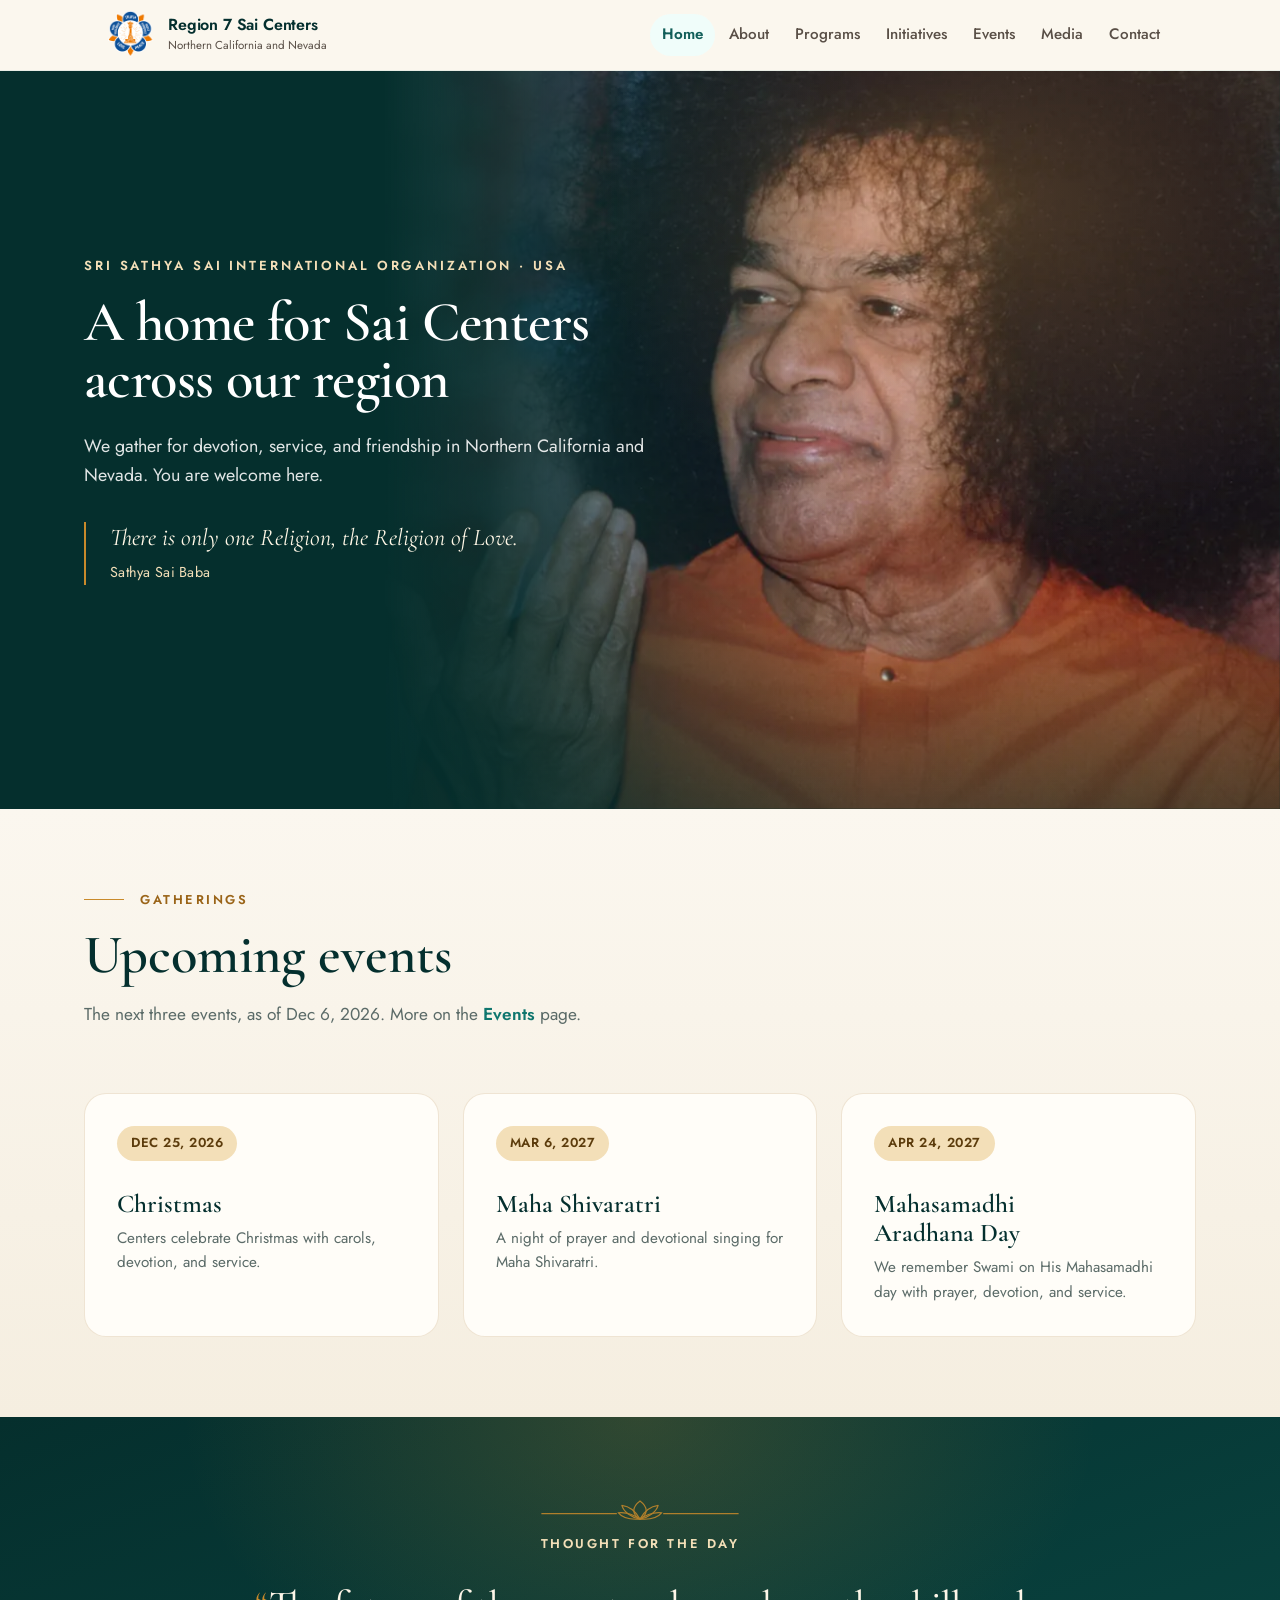
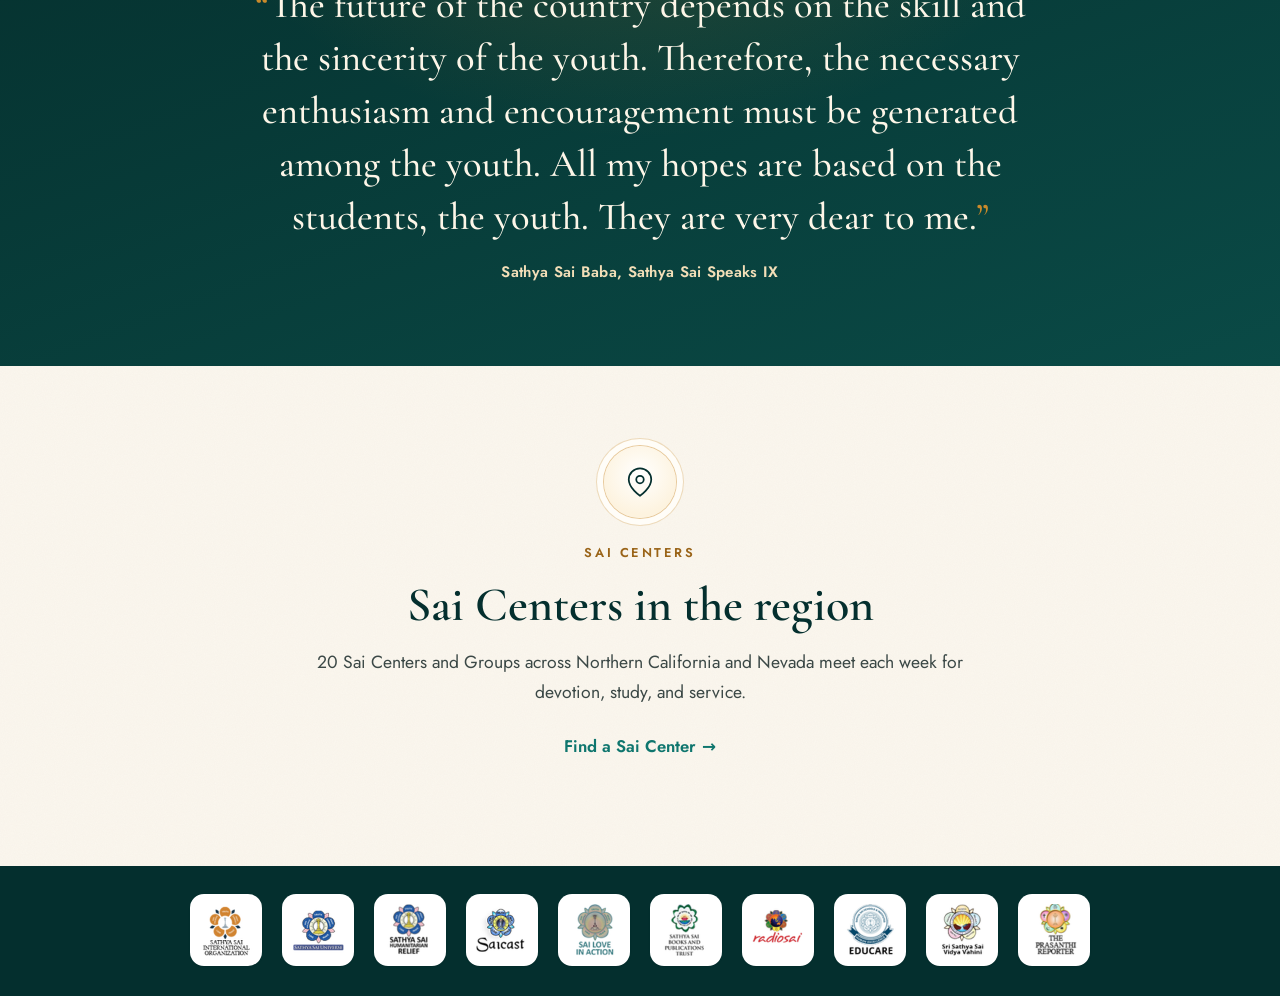
==== commit 234b67d4: "c15: Sanctuary layout on every page (Swami photo only in heroes, minimal Home, pop-up resources)" ====
--- a/index.html
+++ b/index.html
@@ -1,191 +1,117 @@
 <!DOCTYPE html>
+
 <html lang="en">
 <head>
-  <meta charset="utf-8" />
-  <meta name="viewport" content="width=device-width, initial-scale=1" />
-  <title>Home · Region 7 Sai Centers</title>
-  <link rel="preconnect" href="https://fonts.googleapis.com" />
-  <link rel="preconnect" href="https://fonts.gstatic.com" crossorigin />
-  <link href="https://fonts.googleapis.com/css2?family=Cormorant+Garamond:ital,wght@0,500;0,600;1,500&family=Jost:ital,wght@0,300;0,400;0,500;0,600;0,700;1,400&display=swap" rel="stylesheet" />
-  <link rel="stylesheet" href="styles.css" />
+<meta charset="utf-8"/>
+<meta content="width=device-width, initial-scale=1" name="viewport"/>
+<title>Home · Region 7 Sai Centers</title>
+<link href="https://fonts.googleapis.com" rel="preconnect"/>
+<link crossorigin="" href="https://fonts.gstatic.com" rel="preconnect"/>
+<link href="https://fonts.googleapis.com/css2?family=Cormorant+Garamond:ital,wght@0,500;0,600;1,500&amp;family=Jost:ital,wght@0,300;0,400;0,500;0,600;0,700;1,400&amp;display=swap" rel="stylesheet"/>
+<link data-sanctuary-font="" href="https://fonts.googleapis.com/css2?family=Cormorant+Garamond:ital,wght@0,500;0,600;1,500&amp;display=swap" rel="stylesheet"/><link href="styles.css" rel="stylesheet"/>
 </head>
-<body>
-  <header class="site-header">
-    <div class="header-inner">
-      <div class="brand">
-        <a href="index.html" class="brand-logo-link" aria-label="Region 7 Sai Centers home">
-          <img src="images/new_logo2.png" alt="" class="brand-logo" width="48" height="50" />
-        </a>
-        <a href="index.html" class="brand-text">
-          <strong>Region 7 Sai Centers</strong>
-          <span>Northern California and Nevada</span>
-        </a>
-      </div>
-      <button class="nav-toggle" type="button" aria-controls="primary-nav" aria-expanded="false" aria-label="Toggle navigation">
-        <span class="hamburger" aria-hidden="true"><span></span><span></span><span></span></span>
-      </button>
-      <nav class="primary" id="primary-nav" aria-label="Primary">
-        <ul>
-          <li><a href="index.html" aria-current="page">Home</a></li>
-          <li><a href="about.html">About</a></li>
-          <li><a href="programs.html">Programs</a></li>
-          <li><a href="initiatives.html">Initiatives</a></li>
-          <li><a href="events.html">Events</a></li>
-          <li><a href="media.html">Media</a></li>
-          <li><a href="contact.html">Contact</a></li>
-        </ul>
-      </nav>
-    </div>
-  </header>
+<body class="sanctuary">
+<header class="site-header">
+<div class="header-inner">
+<div class="brand">
+<a aria-label="Region 7 Sai Centers home" class="brand-logo-link" href="index.html">
+<img alt="" class="brand-logo" height="50" src="images/new_logo2.png" width="48"/>
+</a>
+<a class="brand-text" href="index.html">
+<strong>Region 7 Sai Centers</strong>
+<span>Northern California and Nevada</span>
+</a>
+</div>
+<button aria-controls="primary-nav" aria-expanded="false" aria-label="Toggle navigation" class="nav-toggle" type="button">
+<span aria-hidden="true" class="hamburger"><span></span><span></span><span></span></span>
+</button>
+<nav aria-label="Primary" class="primary" id="primary-nav">
+<ul>
+<li><a aria-current="page" href="index.html">Home</a></li>
+<li><a href="about.html">About</a></li>
+<li><a href="programs.html">Programs</a></li>
+<li><a href="initiatives.html">Initiatives</a></li>
+<li><a href="events.html">Events</a></li>
+<li><a href="media.html">Media</a></li>
+<li><a href="contact.html">Contact</a></li>
+</ul>
+</nav>
+</div>
+</header>
+<main><section class="sx-hero sx-hero-home">
+<picture class="sx-hero-pic"><source media="(max-width: 760px)" srcset="images/sanctuary/home-m.webp" type="image/webp"/><source media="(max-width: 760px)" srcset="images/sanctuary/home-m.jpg"/><source srcset="images/sanctuary/home-2000.webp" type="image/webp"/><img alt="Sri Sathya Sai Baba" fetchpriority="high" height="1583" src="images/sanctuary/home-2000.jpg" style="--pos:50% 48%" width="2000"/></picture>
+<div aria-hidden="true" class="sx-hero-shade"></div>
+<div class="rd-wrap sx-hero-in">
+<p class="rd-eyebrow">Sri Sathya Sai International Organization · USA</p>
+<h1 class="sx-long">A home for Sai Centers across our region</h1>
+<p class="rd-hero-lead">We gather for devotion, service, and friendship in Northern California and Nevada. You are welcome here.</p>
+<figure class="rd-hero-q"><blockquote>There is only one Religion, the Religion of Love.</blockquote><figcaption>Sathya Sai Baba</figcaption></figure>
+</div>
+</section><section class="rd-sec sx-upcoming" id="events"><div class="rd-wrap"><header class="rd-head" data-reveal=""><p class="rd-kicker"><span>Gatherings</span></p><h2>Upcoming events</h2><p class="rd-sub-lead">The next three events, as of <span id="events-asof">Oct 7, 2026</span>. More on the <a href="events.html">Events</a> page.</p></header><div class="card-grid-3" id="upcoming-events">
+<article class="card">
+<span class="tag">Oct 20, 2026</span>
+<h3>Avatar Declaration Day</h3>
+<p>We mark Avatar Declaration Day with devotion and study across centers.</p>
+</article>
+<article class="card">
+<span class="tag">Nov 14–15, 2026</span>
+<h3>Global Akhanda Bhajans</h3>
+<p>Regional 24-hour akhanda bhajan at Aria University, Milpitas.</p>
+<a class="card-link" href="https://gab.region7saicenters.org/" rel="noopener" target="_blank">GAB site</a>
+</article>
+<article class="card">
+<span class="tag">Nov 23, 2026</span>
+<h3>Swami's Birthday</h3>
+<p>Centers and the region celebrate Sri Sathya Sai Baba's Birthday each year.</p>
+</article>
+</div></div></section><section class="rd-sec sx-thought" id="thought"><div class="rd-wrap"><figure aria-live="polite" class="thought" data-thought="">
+<span class="thought-orn"><svg aria-hidden="true" class="lotus-line" focusable="false" viewbox="0 0 220 28"><path d="M2 18 H84"></path><path d="M136 18 H218"></path><path d="M110 4 C102 10 100 18 110 24 C120 18 118 10 110 4 Z"></path><path d="M110 24 C100 22 92 16 90 9 C98 10 105 15 110 24 Z"></path><path d="M110 24 C120 22 128 16 130 9 C122 10 115 15 110 24 Z"></path><path d="M110 24 C98 25 90 22 86 17 C95 16 103 19 110 24 Z"></path><path d="M110 24 C122 25 130 22 134 17 C125 16 117 19 110 24 Z"></path></svg></span>
+<p class="thought-label">Thought for the day</p>
+<blockquote class="thought-text">There is only one Caste, the Caste of Humanity; There is only one Religion, the Religion of Love; There is only one Language, the Language of the Heart; There is only One God, and He is Omnipresent.</blockquote>
+<figcaption class="thought-cite">Sathya Sai Baba</figcaption>
 
-  <main>
-  <section class="hero hero-solo hero-with-photo">
-    <div class="hero-glow" aria-hidden="true"></div>
-    <div class="hero-inner">
-      <div class="hero-text">
-        <span class="hero-kicker">Sri Sathya Sai International Organization · USA</span>
-        <h1>A home for Sai Centers across our region</h1>
-        <span class="hero-orn"><svg class="lotus-line" viewBox="0 0 220 28" aria-hidden="true" focusable="false"><path d="M2 18 H84" /><path d="M136 18 H218" /><path d="M110 4 C102 10 100 18 110 24 C120 18 118 10 110 4 Z" /><path d="M110 24 C100 22 92 16 90 9 C98 10 105 15 110 24 Z" /><path d="M110 24 C120 22 128 16 130 9 C122 10 115 15 110 24 Z" /><path d="M110 24 C98 25 90 22 86 17 C95 16 103 19 110 24 Z" /><path d="M110 24 C122 25 130 22 134 17 C125 16 117 19 110 24 Z" /></svg></span>
-        <p class="lead">We gather for devotion, service, and friendship in Northern California and Nevada. You are welcome here.</p>
-      </div>
-      <figure class="hero-photo"><img src="images/home/swami-hero.jpg" alt="Sri Sathya Sai Baba" width="445" height="341" fetchpriority="high" /></figure>
-    </div>
-  </section>
-
-  <section class="section thought-section" id="thought">
-    <div class="section-inner">
-      <figure class="thought" data-thought aria-live="polite">
-        <span class="thought-orn"><svg class="lotus-line" viewBox="0 0 220 28" aria-hidden="true" focusable="false"><path d="M2 18 H84" /><path d="M136 18 H218" /><path d="M110 4 C102 10 100 18 110 24 C120 18 118 10 110 4 Z" /><path d="M110 24 C100 22 92 16 90 9 C98 10 105 15 110 24 Z" /><path d="M110 24 C120 22 128 16 130 9 C122 10 115 15 110 24 Z" /><path d="M110 24 C98 25 90 22 86 17 C95 16 103 19 110 24 Z" /><path d="M110 24 C122 25 130 22 134 17 C125 16 117 19 110 24 Z" /></svg></span>
-        <p class="thought-label">Thought for the day</p>
-        <blockquote class="thought-text">There is only one Caste, the Caste of Humanity; There is only one Religion, the Religion of Love; There is only one Language, the Language of the Heart; There is only One God, and He is Omnipresent.</blockquote>
-        <figcaption class="thought-cite">Sathya Sai Baba</figcaption>
-        <button class="thought-next" type="button">Another thought</button>
-      </figure>
-    </div>
-  </section>
-
-  <section class="section" id="news">
-    <div class="section-inner">
-      <div class="split-wide-side">
-        <div>
-      <div class="section-head ribbon-head">
-        <h2 class="ribbon"><span>News and updates</span></h2>
-        <p>Short notes so you can find what matters.</p>
-      </div>
-          <div class="event-list">
-            <article class="event-row" id="news-next">
-              <div class="event-date"><span class="month">Oct</span><span class="day">20</span></div>
-              <div>
-                <p class="next-label">Coming up next · Oct 20, 2026</p>
-                <h3>Avatar Declaration Day</h3>
-                <p>We mark Avatar Declaration Day with devotion and study across centers.</p>
-              </div>
-              <a class="btn btn-sm btn-outline" href="events.html">All events</a>
-            </article>
-            <article class="event-row">
-              <div class="event-date"><span class="month">Care</span><span class="day">24/7</span></div>
-              <div>
-                <h3>SaiCares is here for you</h3>
-                <p>Need a listening ear? Call 1-857-DIAL-SAI for non-emergency support.</p>
-              </div>
-              <a class="btn btn-sm btn-outline" href="initiatives.html">Learn more</a>
-            </article>
-          </div>
-        </div>
-        <aside class="side-panel">
-          <h3>Love All, Serve All</h3>
-          <p>Come for bhajans, seva, and study with neighbors who share the same path.</p>
-          <div class="divider"></div>
-          <div class="stat-row">
-            <div class="stat"><strong>20</strong><span>Centers and groups</span></div>
-            <div class="stat"><strong>SSIO</strong><span>USA Region 7</span></div>
-          </div>
-        </aside>
-      </div>
-    </div>
-  </section>
-
-  <section class="section section-alt" id="events">
-    <div class="section-inner">
-      <div class="section-head ribbon-head">
-        <h2 class="ribbon"><span>Upcoming events</span></h2>
-        <p>The next three events, as of <span id="events-asof">Oct 7, 2026</span>. More on the <a href="events.html">Events</a> page.</p>
-      </div>
-      <div class="card-grid-3" id="upcoming-events">
-        <article class="card">
-          <span class="tag">Oct 20, 2026</span>
-          <h3>Avatar Declaration Day</h3>
-          <p>We mark Avatar Declaration Day with devotion and study across centers.</p>
-        </article>
-        <article class="card">
-          <span class="tag">Nov 14–15, 2026</span>
-          <h3>Global Akhanda Bhajans</h3>
-          <p>Regional 24-hour akhanda bhajan at Aria University, Milpitas.</p>
-          <a class="card-link" href="https://gab.region7saicenters.org/" target="_blank" rel="noopener">GAB site</a>
-        </article>
-        <article class="card">
-          <span class="tag">Nov 23, 2026</span>
-          <h3>Swami's Birthday</h3>
-          <p>Centers and the region celebrate Sri Sathya Sai Baba's Birthday each year.</p>
-        </article>
-      </div>
-    </div>
-  </section>
-
-  <section class="section" id="centers">
-    <div class="section-inner">
-      <div class="section-head ribbon-head">
-        <h2 class="ribbon"><span>Sai Centers in the region</span></h2>
-      </div>
-      <div class="card callout centers-teaser-card">
-        <p>20 Sai Centers and Groups across Northern California and Nevada meet each week for devotion, study, and service.</p>
-        <a class="btn btn-teal" href="about.html#centers">Find a Sai Center</a>
-      </div>
-    </div>
-  </section>
-  </main>
-
-  <footer>
-    <div class="footer-logos" aria-label="SSIO related links">
-      <div class="footer-logos-inner">
-        <a href="https://www.sathyasai.org/" target="_blank" rel="noopener" title="Sathya Sai International Organization">
-          <img src="images/ssioot.png" width="52" height="52" alt="Sathya Sai International Organization" />
-        </a>
-        <a href="https://www.sathyasai.org/" target="_blank" rel="noopener" title="Sathya Sai Unity">
-          <img src="images/ssuot.png" width="52" height="52" alt="Sathya Sai Unity" />
-        </a>
-        <a href="https://www.sathyasai.org/" target="_blank" rel="noopener" title="Sathya Sai Human Rights">
-          <img src="images/sshrot.png" width="52" height="52" alt="Sathya Sai Human Rights" />
-        </a>
-        <a href="https://www.sathyasai.org/" target="_blank" rel="noopener" title="Sai Cast">
-          <img src="images/saicastot.png" width="52" height="52" alt="Sai Cast" />
-        </a>
-        <a href="https://www.sathyasai.org/" target="_blank" rel="noopener" title="Sai Love in Action">
-          <img src="images/sailoveinactionot.png" width="52" height="52" alt="Sai Love in Action" />
-        </a>
-        <a href="https://www.sathyasai.org/" target="_blank" rel="noopener" title="Sri Sathya Sai Books and Publications">
-          <img src="images/ssbptot.png" width="52" height="52" alt="Sri Sathya Sai Books and Publications" />
-        </a>
-        <a href="https://www.sathyasai.org/" target="_blank" rel="noopener" title="Radio Sai">
-          <img src="images/raiosaiot.png" width="52" height="52" alt="Radio Sai" />
-        </a>
-        <a href="https://www.sathyasai.org/" target="_blank" rel="noopener" title="Educare">
-          <img src="images/educareot.png" width="52" height="52" alt="Educare" />
-        </a>
-        <a href="https://www.sathyasai.org/" target="_blank" rel="noopener" title="Sathya Sai Vidya Vahini">
-          <img src="images/ssvvot.png" width="52" height="52" alt="Sathya Sai Vidya Vahini" />
-        </a>
-        <a href="https://www.sathyasai.org/" target="_blank" rel="noopener" title="Preport">
-          <img src="images/preportot.png" width="52" height="52" alt="Preport" />
-        </a>
-      </div>
-    </div>
-  </footer>
-  <script src="nav.js" defer></script>
-  <script src="events-data.js" defer></script>
-  <script src="events.js" defer></script>
-  <script src="thoughts-data.js" defer></script>
-  <script src="thought.js" defer></script>
-  <script src="anim.js" defer></script>
+</figure></div></section><section class="rd-sec sx-centers" id="centers"><div class="rd-wrap"><div class="sx-centers-cta" data-reveal=""><span class="rd-medal"><svg aria-hidden="true" class="ico" focusable="false" viewbox="0 0 24 24"><path d="M21 10c0 7-9 13-9 13s-9-6-9-13a9 9 0 0 1 18 0z"></path><circle cx="12" cy="10" r="3"></circle></svg></span><p class="rd-kicker"><span>Sai Centers</span></p><h2>Sai Centers in the region</h2><p>20 Sai Centers and Groups across Northern California and Nevada meet each week for devotion, study, and service.</p><p><a class="rd-link" href="about.html#centers"><span>Find a Sai Center</span></a></p></div></div></section></main>
+<footer>
+<div aria-label="SSIO related links" class="footer-logos">
+<div class="footer-logos-inner">
+<a href="https://www.sathyasai.org/" rel="noopener" target="_blank" title="Sathya Sai International Organization">
+<img alt="Sathya Sai International Organization" height="52" src="images/ssioot.png" width="52"/>
+</a>
+<a href="https://www.sathyasai.org/" rel="noopener" target="_blank" title="Sathya Sai Unity">
+<img alt="Sathya Sai Unity" height="52" src="images/ssuot.png" width="52"/>
+</a>
+<a href="https://www.sathyasai.org/" rel="noopener" target="_blank" title="Sathya Sai Human Rights">
+<img alt="Sathya Sai Human Rights" height="52" src="images/sshrot.png" width="52"/>
+</a>
+<a href="https://www.sathyasai.org/" rel="noopener" target="_blank" title="Sai Cast">
+<img alt="Sai Cast" height="52" src="images/saicastot.png" width="52"/>
+</a>
+<a href="https://www.sathyasai.org/" rel="noopener" target="_blank" title="Sai Love in Action">
+<img alt="Sai Love in Action" height="52" src="images/sailoveinactionot.png" width="52"/>
+</a>
+<a href="https://www.sathyasai.org/" rel="noopener" target="_blank" title="Sri Sathya Sai Books and Publications">
+<img alt="Sri Sathya Sai Books and Publications" height="52" src="images/ssbptot.png" width="52"/>
+</a>
+<a href="https://www.sathyasai.org/" rel="noopener" target="_blank" title="Radio Sai">
+<img alt="Radio Sai" height="52" src="images/raiosaiot.png" width="52"/>
+</a>
+<a href="https://www.sathyasai.org/" rel="noopener" target="_blank" title="Educare">
+<img alt="Educare" height="52" src="images/educareot.png" width="52"/>
+</a>
+<a href="https://www.sathyasai.org/" rel="noopener" target="_blank" title="Sathya Sai Vidya Vahini">
+<img alt="Sathya Sai Vidya Vahini" height="52" src="images/ssvvot.png" width="52"/>
+</a>
+<a href="https://www.sathyasai.org/" rel="noopener" target="_blank" title="Preport">
+<img alt="Preport" height="52" src="images/preportot.png" width="52"/>
+</a>
+</div>
+</div>
+</footer>
+<script defer="" src="nav.js"></script><script defer="" src="sanctuary.js"></script>
+<script defer="" src="events-data.js"></script>
+<script defer="" src="events.js"></script>
+<script defer="" src="thoughts-data.js"></script>
+<script defer="" src="thought.js"></script>
+<script defer="" src="anim.js"></script>
 </body>
 </html>
--- a/styles.css
+++ b/styles.css
@@ -2755,3 +2755,515 @@
   .split-photo .photo:hover img, .tab-intro .intro-photo:hover img, .ev-feature:hover .ev-photo img, .hero-photo:hover img, .btn:hover { transform: none; }
   img.r7-img { opacity: 1; }
 }
+
+/* ===== C12: page panel leftovers: section chips, audio grouped by album ===== */
+.panel-chips { display: flex; flex-wrap: wrap; gap: 8px; margin: 2px 0 18px; }
+.panel-chips .chip { display: inline-flex; align-items: center; padding: 6px 14px; border-radius: 999px; font-size: 0.86rem; font-weight: 600;
+  color: var(--teal-dark); background: var(--teal-wash); border: 1px solid rgba(15, 118, 110, 0.18); text-decoration: none;
+  transition: background-color 0.15s ease, color 0.15s ease, transform 0.15s ease, box-shadow 0.15s ease; }
+.panel-chips .chip:hover { background: var(--teal); color: #fff; transform: translateY(-1px); box-shadow: 0 4px 14px rgba(30, 77, 62, 0.18); text-decoration: none; }
+.audio-groups { display: grid; gap: 10px; max-width: 980px; margin: 4px 0 18px; }
+.audio-group { background: var(--white); border: 1px solid rgba(15, 118, 110, 0.16); border-radius: 14px; overflow: hidden; }
+.audio-group > summary { list-style: none; cursor: pointer; display: flex; align-items: center; gap: 12px; padding: 13px 18px; font-weight: 600; color: var(--ink); }
+.audio-group > summary::-webkit-details-marker { display: none; }
+.audio-group > summary:hover { background: #f4faf9; }
+.audio-group .ag-title { flex: 1; font-size: 1rem; }
+.audio-group .ag-count { font-size: 0.76rem; font-weight: 600; letter-spacing: 0.04em; color: var(--teal-dark); background: var(--teal-wash); border-radius: 999px; padding: 3px 10px; white-space: nowrap; }
+.audio-group .ag-chev { width: 18px; height: 18px; fill: none; stroke: var(--teal); stroke-width: 2; stroke-linecap: round; stroke-linejoin: round; transition: transform 0.2s ease; flex: none; }
+.audio-group[open] .ag-chev { transform: rotate(180deg); }
+.audio-group[open] > summary { border-bottom: 1px solid var(--line); }
+.live-prose .audio-list.audio-grid { max-width: none; margin: 0; border: 0; border-radius: 0; padding: 6px 18px 12px; display: grid; grid-template-columns: repeat(2, minmax(0, 1fr)); column-gap: 28px; }
+.audio-groups > .audio-list.audio-grid, .live-prose > .audio-list.audio-grid { border: 1px solid rgba(15, 118, 110, 0.14); border-radius: 14px; }
+.audio-grid .audio-row { grid-template-columns: minmax(0, 1fr); gap: 6px; padding: 10px 0; border-top: 1px solid var(--line); }
+.audio-grid .audio-row:nth-child(-n+2) { border-top: 0; }
+.audio-grid .audio-label .audio-line { font-weight: 600; }
+.audio-grid .audio-album { display: none; }
+@media (max-width: 760px) {
+  .live-prose .audio-list.audio-grid { grid-template-columns: minmax(0, 1fr); padding: 4px 14px 10px; }
+  .audio-grid .audio-row:nth-child(2) { border-top: 1px solid var(--line); }
+  .audio-group > summary { padding: 12px 14px; }
+}
+
+
+/* =====================================================================
+   C15 SANCTUARY (Raj picked Direction 1 for all pages, Oct 7 2026)
+   Shared mechanics (from the c14 template) + Sanctuary look + page components.
+   ===================================================================== */
+/* ===== c14 redesign: shared mechanics (spacing scale 8px, 1160 max width, 12-col grid, dialogs, motion) ===== */
+:root { --s1: 8px; --s2: 16px; --s3: 24px; --s4: 32px; --s5: 40px; --s6: 48px; --s8: 64px; --s10: 80px; --s12: 96px; --s15: 120px;
+  --rd-max: 1160px; --gold: #c98a2b; --gold-deep: #9a6418; --gold-lt: #f3dfb8; --ink2: #1f2f2d; --muted2: #5b6b68;
+  --serif: "Cormorant Garamond", Georgia, serif; --rd-deep: #053c39; }
+.sanctuary main { overflow-x: clip; }
+.rd-wrap { width: 100%; max-width: var(--rd-max); margin: 0 auto; padding: 0 var(--s3); }
+.rd-sec { padding: var(--s12) 0; }
+.sanctuary h1, .sanctuary h2, .sanctuary h3 { text-wrap: balance; }
+.sanctuary p { text-wrap: pretty; }
+.rd-actions { display: flex; flex-wrap: wrap; gap: var(--s2); }
+.rd-btn { display: inline-flex; align-items: center; gap: 10px; min-height: 48px; padding: 0 var(--s3); border-radius: 999px; font: 600 0.98rem/1 var(--font, "Jost"), sans-serif;
+  letter-spacing: 0.01em; text-decoration: none; cursor: pointer; border: 1.5px solid transparent;
+  transition: background-color .15s ease, color .15s ease, border-color .15s ease, transform .15s ease, box-shadow .15s ease; }
+.rd-btn:hover { transform: translateY(-1px); text-decoration: none; box-shadow: 0 6px 18px rgba(30, 77, 62, .2); }
+.rd-btn .ico { width: 18px; height: 18px; }
+.ico { width: 22px; height: 22px; fill: none; stroke: currentColor; stroke-width: 1.6; stroke-linecap: round; stroke-linejoin: round; flex: none; }
+.rd-link { display: inline-flex; align-items: center; gap: 6px; padding: 0; background: none; border: 0; font: 600 0.95rem/1.3 var(--font, "Jost"), sans-serif; color: var(--teal); cursor: pointer; text-decoration: none; }
+.rd-link::after { content: "\2192"; transition: transform .15s ease; }
+.rd-link:hover { text-decoration: none; color: var(--teal-dark); } .rd-link:hover::after { transform: translateX(3px); }
+.rd-lotus { width: 120px; height: 16px; fill: none; stroke: currentColor; stroke-width: 1.4; stroke-linecap: round; stroke-linejoin: round; display: block; }
+/* dialogs */
+html.rd-lock { overflow: hidden; }
+.rd-dialog { width: min(920px, calc(100vw - 32px)); max-height: min(88vh, 960px); padding: 0; border: 0; border-radius: 22px; background: #fff; color: var(--ink);
+  box-shadow: 0 40px 120px rgba(3, 30, 28, .45); overflow: hidden; display: none; }
+.rd-dialog[open] { display: flex; flex-direction: column; animation: rdPop .35s ease-out; }
+.rd-dialog::backdrop { background: rgba(3, 30, 28, .55); backdrop-filter: blur(4px); }
+@keyframes rdPop { from { opacity: 0; transform: translateY(14px) scale(.985); } to { opacity: 1; transform: none; } }
+.rd-dialog-head { display: flex; align-items: flex-start; justify-content: space-between; gap: var(--s2); padding: var(--s3) var(--s4); border-bottom: 1px solid var(--line); background: linear-gradient(180deg, #fbf6ec, #fff); }
+.rd-dialog-kicker { margin: 0 0 4px; font-size: .78rem; font-weight: 600; letter-spacing: .14em; text-transform: uppercase; color: var(--gold-deep); }
+.rd-dialog-head h2 { margin: 0; font-size: 1.5rem; line-height: 1.25; color: var(--ink); }
+.rd-dialog-x { flex: none; width: 44px; height: 44px; border-radius: 50%; border: 1px solid var(--line); background: #fff; cursor: pointer; display: grid; place-items: center; }
+.rd-dialog-x svg { width: 20px; height: 20px; fill: none; stroke: var(--ink); stroke-width: 2; stroke-linecap: round; }
+.rd-dialog-x:hover { background: var(--teal-wash); }
+.rd-dialog-body { overflow: auto; padding: var(--s3) var(--s4) var(--s5); }
+.rd-dialog-body.d-body, .rd-dialog-body > .d-body { padding: 0; }
+.rd-sub { border: 1px solid rgba(15, 118, 110, .16); border-radius: 14px; margin-bottom: var(--s2); background: #fff; }
+.rd-sub > summary { list-style: none; cursor: pointer; display: flex; align-items: center; justify-content: space-between; gap: var(--s2); padding: var(--s2) var(--s3); font-weight: 600; font-size: 1.05rem; }
+.rd-sub > summary::-webkit-details-marker { display: none; }
+.rd-sub-chev { width: 18px; height: 18px; fill: none; stroke: var(--teal); stroke-width: 2; transform: rotate(90deg); transition: transform .2s ease; }
+.rd-sub[open] .rd-sub-chev { transform: rotate(-90deg); }
+.rd-sub > .d-body { padding: 0 var(--s3) var(--s3); }
+@media (prefers-reduced-motion: reduce) { .rd-dialog[open] { animation: none; } }
+@media (max-width: 760px) {
+  .rd-sec { padding: var(--s8) 0; }
+  .rd-wrap { padding: 0 var(--s2); }
+  .rd-dialog { width: 100vw; max-height: 92vh; border-radius: 20px 20px 0 0; margin: auto 0 0; }
+  .rd-dialog-head { padding: var(--s2) var(--s3); } .rd-dialog-body { padding: var(--s2) var(--s3) var(--s4); }
+  .rd-btn { min-height: 46px; }
+}
+.sanctuary .skip-link { position: absolute; left: -9999px; top: 8px; z-index: 2000; padding: 8px 14px; background: #fff; border-radius: 8px; }
+.sanctuary .skip-link:focus { left: 8px; }
+.rd-tile-arr, .rd-sub-chev { fill: none; stroke: currentColor; stroke-width: 1.8; stroke-linecap: round; stroke-linejoin: round; }
+.rd-card-cite { display: block; margin-top: 6px; font-size: .85rem; font-style: normal; letter-spacing: .02em; color: var(--gold-deep); }
+.rd-dialog:modal { position: fixed; inset: 0; margin: auto; max-width: calc(100vw - 32px); }
+@media (max-width: 760px) { .rd-dialog:modal { max-width: 100vw; width: 100vw; margin: auto 0 0; } }
+
+/* ===== Direction 1 "Sanctuary": warm ivory paper, immersive photo heroes, serif display, gold accents ===== */
+.sanctuary { --paper: #fbf7ef; --paper-2: #f5eee0; background: var(--paper); color: var(--ink2);
+  background-image: url("data:image/svg+xml,%3Csvg xmlns='http://www.w3.org/2000/svg' width='160' height='160'%3E%3Cfilter id='n'%3E%3CfeTurbulence type='fractalNoise' baseFrequency='.9' numOctaves='2' stitchTiles='stitch'/%3E%3CfeColorMatrix values='0 0 0 0 .45 0 0 0 0 .35 0 0 0 0 .2 0 0 0 .05 0'/%3E%3C/filter%3E%3Crect width='100%25' height='100%25' filter='url(%23n)'/%3E%3C/svg%3E"); }
+.sanctuary .site-header { background: rgba(251, 247, 239, .94); }
+/* hero */
+.sanctuary .rd-eyebrow { margin: 0 0 var(--s2); font-size: .82rem; font-weight: 600; letter-spacing: .22em; text-transform: uppercase; color: var(--gold-lt); }
+.sanctuary .rd-hero h1 { margin: 0; font-family: var(--serif); font-weight: 600; font-size: clamp(3.2rem, 7.5vw, 6rem); line-height: .95; letter-spacing: -.01em; color: #fff; max-width: 12ch; }
+.sanctuary .rd-hero-lead { margin: var(--s3) 0 0; max-width: 34em; font-size: 1.15rem; line-height: 1.6; color: rgba(255, 255, 255, .88); }
+.sanctuary .rd-hero-q { margin: var(--s4) 0 var(--s5); padding-left: var(--s3); border-left: 2px solid var(--gold); max-width: 30em; }
+.sanctuary .rd-hero-q blockquote { margin: 0; font-family: var(--serif); font-style: italic; font-size: 1.6rem; line-height: 1.35; color: #fff7e6; }
+.sanctuary .rd-hero-q figcaption { margin-top: 6px; font-size: .9rem; color: var(--gold-lt); letter-spacing: .02em; }
+.sanctuary .rd-btn-primary { background: var(--gold); color: #1d1405; }
+.sanctuary .rd-btn-primary:hover { background: #d99a38; color: #1d1405; }
+.sanctuary .rd-btn-ghost { background: rgba(255, 255, 255, .08); color: #fff; border-color: rgba(255, 255, 255, .55); }
+.sanctuary .rd-btn-ghost:hover { background: rgba(255, 255, 255, .16); color: #fff; }
+/* section heads */
+.sanctuary .rd-head { margin: 0 0 var(--s8); max-width: 720px; }
+.sanctuary .rd-head.rd-center { margin-left: auto; margin-right: auto; text-align: center; }
+.sanctuary .rd-kicker { display: flex; align-items: center; gap: var(--s2); margin: 0 0 var(--s2); font-size: .8rem; font-weight: 600; letter-spacing: .2em; text-transform: uppercase; color: var(--gold-deep); }
+.sanctuary .rd-center .rd-kicker { flex-direction: column; gap: 10px; }
+.sanctuary .rd-kicker .rd-lotus { color: var(--gold); width: 150px; }
+.sanctuary .rd-kicker:not(:has(.rd-lotus))::before { content: ""; width: 40px; height: 1px; background: var(--gold); }
+.sanctuary .rd-head h2 { margin: 0; font-family: var(--serif); font-weight: 600; font-size: clamp(2.3rem, 4.4vw, 3.4rem); line-height: 1.05; color: var(--teal-deep); }
+.sanctuary .rd-sub-lead { margin: var(--s2) 0 0; color: var(--muted2); font-size: 1.08rem; }
+/* what it is: alternating splits */
+.sanctuary .rd-split { display: grid; grid-template-columns: repeat(12, minmax(0, 1fr)); gap: var(--s4); align-items: center; }
+.sanctuary .rd-split + .rd-split { margin-top: var(--s12); }
+.sanctuary .rd-split-media { grid-column: 1 / span 6; margin: 0; position: relative; }
+.sanctuary .rd-split-media::before { content: ""; position: absolute; inset: 18px -18px -18px 18px; border: 1.5px solid var(--gold); border-radius: 24px; opacity: .55; }
+.sanctuary .rd-split-media img { position: relative; width: 100%; aspect-ratio: 4 / 3; object-fit: cover; border-radius: 24px; display: block; box-shadow: 0 30px 60px rgba(60, 40, 10, .18); }
+.sanctuary .rd-split-text { grid-column: 8 / span 5; }
+.sanctuary .rd-flip .rd-split-media { grid-column: 7 / span 6; grid-row: 1; }
+.sanctuary .rd-flip .rd-split-media::before { inset: 18px 18px -18px -18px; }
+.sanctuary .rd-flip .rd-split-text { grid-column: 1 / span 5; grid-row: 1; }
+.sanctuary .rd-split-text h3 { margin: 0 0 var(--s2); font-family: var(--serif); font-weight: 600; font-size: 2rem; line-height: 1.15; color: var(--teal-deep); }
+.sanctuary .rd-split-text p { margin: 0 0 var(--s2); font-size: 1.06rem; line-height: 1.75; color: #3b4846; max-width: 60ch; }
+.sanctuary .rd-intro { font-family: var(--serif); font-size: 1.35rem !important; line-height: 1.5 !important; color: var(--teal-deep) !important; }
+.sanctuary .rd-portrait img { aspect-ratio: 403 / 580; max-height: 560px; width: auto; max-width: 100%; margin: 0 auto; filter: sepia(.15); }
+.sanctuary .rd-split-portrait .rd-split-media { grid-column: 2 / span 4; }
+.sanctuary .rd-split-portrait .rd-split-text { grid-column: 7 / span 6; }
+.sanctuary .rd-more-q { margin-top: var(--s3); border-top: 1px solid rgba(154, 100, 24, .25); padding-top: var(--s2); }
+.sanctuary .rd-more-q summary { cursor: pointer; font-weight: 600; color: var(--gold-deep); }
+.sanctuary .rd-more-q blockquote { margin: var(--s2) 0 var(--s1); font-family: var(--serif); font-size: 1.2rem; line-height: 1.55; color: var(--ink2); }
+.sanctuary .rd-cite { font-size: .9rem; color: var(--gold-deep); }
+/* how to take part: medallion cards */
+.sanctuary .rd-take { background: linear-gradient(180deg, var(--paper-2), var(--paper)); }
+.sanctuary .rd-cards { display: grid; grid-template-columns: repeat(4, minmax(0, 1fr)); gap: var(--s3); }
+.sanctuary .rd-card { position: relative; padding: var(--s5) var(--s3) var(--s4); background: #fffdf8; border-radius: 22px; border: 1px solid rgba(154, 100, 24, .16);
+  box-shadow: 0 1px 0 rgba(255, 255, 255, .8) inset, 0 18px 40px rgba(80, 55, 15, .08); display: flex; flex-direction: column; text-align: center; align-items: center;
+  transition: transform .3s ease, box-shadow .3s ease; }
+.sanctuary .rd-card:hover { transform: translateY(-4px); box-shadow: 0 26px 50px rgba(80, 55, 15, .14); }
+.sanctuary .rd-medal { width: 72px; height: 72px; border-radius: 50%; display: grid; place-items: center; margin-bottom: var(--s3); color: var(--teal-deep);
+  background: radial-gradient(circle at 50% 40%, #fff 0%, #fdf3df 70%); box-shadow: 0 0 0 1px rgba(201, 138, 43, .45), 0 0 0 7px #fffdf8, 0 0 0 8px rgba(201, 138, 43, .25); }
+.sanctuary .rd-medal .ico { width: 30px; height: 30px; stroke-width: 1.4; }
+.sanctuary .rd-card h3 { margin: 0 0 var(--s1); font-family: var(--serif); font-size: 1.55rem; font-weight: 600; color: var(--teal-deep); }
+.sanctuary .rd-card p { margin: 0 0 var(--s3); font-size: .98rem; line-height: 1.65; color: var(--muted2); flex: 1; }
+/* swami says: dark sanctum band */
+.sanctuary .rd-quotes { background: radial-gradient(ellipse 60% 80% at 50% 0%, rgba(201, 138, 43, .22), transparent 60%), linear-gradient(160deg, #052f2d, #0a4a46); color: #fff; }
+.sanctuary .rd-quotes .rd-head h2 { color: #fff; } .sanctuary .rd-quotes .rd-kicker { color: var(--gold-lt); } .sanctuary .rd-quotes .rd-kicker .rd-lotus { color: var(--gold); }
+.sanctuary .rd-qgrid { display: grid; grid-template-columns: repeat(12, minmax(0, 1fr)); gap: var(--s4) var(--s5); }
+.sanctuary .rd-q { margin: 0; grid-column: span 6; padding-top: var(--s3); border-top: 1px solid rgba(243, 223, 184, .25); }
+.sanctuary .rd-q-feature { grid-column: 2 / span 10; text-align: center; border-top: 0; padding: 0 0 var(--s3); }
+.sanctuary .rd-q blockquote { margin: 0; font-family: var(--serif); font-size: 1.45rem; line-height: 1.5; color: #fdf6e8; }
+.sanctuary .rd-q-feature blockquote { font-size: clamp(1.8rem, 3vw, 2.35rem); line-height: 1.38; }
+.sanctuary .rd-q blockquote::before { content: "\201C"; color: var(--gold); } .sanctuary .rd-q blockquote::after { content: "\201D"; color: var(--gold); }
+.sanctuary .rd-q figcaption { margin-top: var(--s2); font-size: .9rem; letter-spacing: .04em; color: var(--gold-lt); }
+/* resources: large tiles */
+.sanctuary .rd-tiles { display: grid; grid-template-columns: repeat(3, minmax(0, 1fr)); gap: var(--s3); }
+.sanctuary .rd-tile { position: relative; display: flex; flex-direction: column; align-items: flex-start; text-align: left; min-height: 220px; padding: var(--s4); border-radius: 22px; cursor: pointer;
+  background: #fffdf8; border: 1px solid rgba(154, 100, 24, .18); color: var(--ink2); font: inherit; text-decoration: none; overflow: hidden;
+  transition: transform .3s ease, box-shadow .3s ease, border-color .3s ease; }
+.sanctuary .rd-tile:hover { transform: translateY(-4px); box-shadow: 0 26px 50px rgba(80, 55, 15, .14); border-color: rgba(201, 138, 43, .55); text-decoration: none; }
+.sanctuary .rd-tile-ico { width: 52px; height: 52px; border-radius: 16px; display: grid; place-items: center; background: var(--teal-deep); color: var(--gold-lt); margin-bottom: var(--s3); }
+.sanctuary .rd-tile-t { font-family: var(--serif); font-size: 1.6rem; font-weight: 600; line-height: 1.15; color: var(--teal-deep); }
+.sanctuary .rd-tile-b { margin-top: var(--s1); font-size: .98rem; line-height: 1.55; color: var(--muted2); flex: 1; }
+.sanctuary .rd-tile-m { margin-top: var(--s3); display: flex; width: 100%; align-items: center; justify-content: space-between; font-size: .82rem; font-weight: 600; letter-spacing: .1em; text-transform: uppercase; color: var(--gold-deep); }
+.sanctuary .rd-tile-arr { width: 20px; height: 20px; transition: transform .2s ease; color: var(--teal); }
+.sanctuary .rd-tile:hover .rd-tile-arr { transform: translateX(4px); }
+/* media teaser */
+.sanctuary .rd-media { padding-top: 0; }
+.sanctuary .rd-media-card { display: grid; grid-template-columns: repeat(12, minmax(0, 1fr)); gap: var(--s5); align-items: center; padding: var(--s5); border-radius: 28px;
+  background: linear-gradient(120deg, #063a38, #0c5652); color: #fff; box-shadow: 0 30px 70px rgba(3, 40, 38, .25); }
+.sanctuary .rd-media-img { grid-column: span 5; margin: 0; } .sanctuary .rd-media-img img { width: 100%; aspect-ratio: 4 / 3; object-fit: cover; border-radius: 20px; display: block; }
+.sanctuary .rd-media-text { grid-column: span 7; }
+.sanctuary .rd-media-text .rd-kicker { color: var(--gold-lt); } .sanctuary .rd-media-text .rd-kicker::before { background: var(--gold); }
+.sanctuary .rd-media-text h2 { margin: 0 0 var(--s2); font-family: var(--serif); font-size: 2.4rem; font-weight: 600; color: #fff; line-height: 1.1; }
+.sanctuary .rd-media-text > p { margin: 0 0 var(--s3); color: rgba(255, 255, 255, .82); line-height: 1.65; }
+.sanctuary .rd-albums { list-style: none; margin: 0 0 var(--s4); padding: 0; display: flex; flex-wrap: wrap; gap: var(--s1); }
+.sanctuary .rd-albums li { display: inline-flex; gap: 10px; align-items: center; padding: 8px 14px; border-radius: 999px; background: rgba(255, 255, 255, .1); font-weight: 500; }
+.sanctuary .rd-albums em { font-style: normal; font-size: .8rem; color: var(--gold-lt); }
+/* one on one: steps, people, band */
+.sanctuary .rd-how { background: linear-gradient(180deg, var(--paper-2), var(--paper)); }
+.sanctuary .rd-steps { list-style: none; margin: 0; padding: 0; display: grid; grid-template-columns: repeat(3, minmax(0, 1fr)); gap: var(--s3); counter-reset: s; position: relative; }
+.sanctuary .rd-steps::before { content: ""; position: absolute; left: 16%; right: 16%; top: 36px; border-top: 1.5px dashed rgba(201, 138, 43, .5); }
+.sanctuary .rd-step { position: relative; padding: 0 var(--s3) var(--s4); text-align: center; display: flex; flex-direction: column; align-items: center; }
+.sanctuary .rd-step .rd-step-n { position: absolute; top: -6px; left: calc(50% + 22px); width: 30px; height: 30px; border-radius: 50%; background: var(--gold); color: #1d1405; font-weight: 700; display: grid; place-items: center; font-size: .9rem; z-index: 2; }
+.sanctuary .rd-step .rd-medal { position: relative; z-index: 1; }
+.sanctuary .rd-step h3 { margin: 0 0 var(--s1); font-family: var(--serif); font-size: 1.6rem; color: var(--teal-deep); }
+.sanctuary .rd-step p { margin: 0 0 var(--s2); color: var(--muted2); line-height: 1.65; max-width: 34ch; }
+.sanctuary .rd-step-links { list-style: none; margin: 0; padding: 0; display: grid; gap: 6px; }
+.sanctuary .rd-guides { margin-top: var(--s8); padding: var(--s4); border-radius: 22px; background: #fffdf8; border: 1px solid rgba(154, 100, 24, .16); }
+.sanctuary .rd-guides-t { margin: 0 0 var(--s2); font-weight: 600; color: var(--teal-deep); }
+.sanctuary .rd-chips { list-style: none; margin: 0; padding: 0; display: flex; flex-wrap: wrap; gap: var(--s1); }
+.sanctuary .rd-chip { display: inline-flex; padding: 8px 16px; border-radius: 999px; background: var(--paper-2); color: var(--teal-deep); font-weight: 500; font-size: .92rem; text-decoration: none; border: 1px solid rgba(154, 100, 24, .18); transition: background-color .15s ease, transform .15s ease; }
+.sanctuary .rd-chip:hover { background: var(--gold-lt); transform: translateY(-1px); text-decoration: none; }
+.sanctuary .rd-people-grid { display: grid; grid-template-columns: repeat(2, minmax(0, 1fr)); gap: var(--s3); }
+.sanctuary .rd-person { display: flex; gap: var(--s2); align-items: flex-start; padding: var(--s3); border-radius: 20px; background: #fffdf8; border: 1px solid rgba(154, 100, 24, .16); }
+.sanctuary .rd-person-lead { grid-column: span 2; background: linear-gradient(120deg, #063a38, #0c5652); color: #fff; border: 0; padding: var(--s4); align-items: center; }
+.sanctuary .rd-person-lead h3 { color: #fff !important; } .sanctuary .rd-person-lead .rd-role { color: var(--gold-lt) !important; } .sanctuary .rd-person-lead .rd-reach a { color: #fff; background: rgba(255,255,255,.1); }
+.sanctuary .rd-avatar { flex: none; width: 52px; height: 52px; border-radius: 50%; display: grid; place-items: center; font-family: var(--serif); font-size: 1.3rem; font-weight: 600; color: var(--teal-deep); background: var(--gold-lt); }
+.sanctuary .rd-person h3 { margin: 2px 0 2px; font-size: 1.1rem; color: var(--teal-deep); }
+.sanctuary .rd-role { margin: 0 0 var(--s1); font-size: .9rem; color: var(--gold-deep); }
+.sanctuary .rd-reach { margin: 0; display: flex; flex-wrap: wrap; gap: 6px; }
+.sanctuary .rd-reach a { display: inline-flex; align-items: center; gap: 6px; padding: 6px 12px; border-radius: 999px; background: var(--paper-2); color: var(--teal-deep); font-size: .88rem; text-decoration: none; word-break: break-all; }
+.sanctuary .rd-reach a:hover { background: var(--gold-lt); text-decoration: none; } .sanctuary .rd-reach .ico { width: 15px; height: 15px; }
+.sanctuary .rd-earlier { margin-top: var(--s4); border-top: 1px solid rgba(154, 100, 24, .22); padding-top: var(--s2); }
+.sanctuary .rd-earlier summary { cursor: pointer; font-weight: 600; color: var(--muted2); }
+.sanctuary .rd-earlier-body { max-width: 70ch; color: var(--muted2); line-height: 1.7; }
+.sanctuary .rd-band { padding: var(--s12) 0; text-align: center; background: radial-gradient(ellipse 60% 100% at 50% 50%, rgba(201, 138, 43, .2), transparent 70%), linear-gradient(160deg, #052f2d, #0a4a46); }
+.sanctuary .rd-band-orn { display: flex; justify-content: center; color: var(--gold); margin-bottom: var(--s3); } .sanctuary .rd-band-orn .rd-lotus { width: 180px; height: 24px; }
+.sanctuary .rd-band-q { margin: 0 auto; max-width: 26em; font-family: var(--serif); font-style: italic; font-size: clamp(1.7rem, 3vw, 2.4rem); line-height: 1.35; color: #fdf6e8; }
+/* dialog in this direction */
+.sanctuary .rd-dialog-head { background: linear-gradient(180deg, #fbf6ec, #fffdf8); }
+.sanctuary .rd-dialog-head h2 { font-family: var(--serif); font-size: 1.9rem; color: var(--teal-deep); }
+/* responsive */
+@media (max-width: 1024px) { .sanctuary .rd-cards { grid-template-columns: repeat(2, minmax(0, 1fr)); } .sanctuary .rd-tiles { grid-template-columns: repeat(2, minmax(0, 1fr)); } }
+@media (max-width: 760px) {
+  .sanctuary .rd-hero-q blockquote { font-size: 1.3rem; }
+  .sanctuary .rd-head { margin-bottom: var(--s5); }
+  .sanctuary .rd-split, .sanctuary .rd-qgrid, .sanctuary .rd-media-card { grid-template-columns: minmax(0, 1fr); gap: var(--s4); }
+  .sanctuary .rd-split > *, .sanctuary .rd-flip > *, .sanctuary .rd-q, .sanctuary .rd-q-feature, .sanctuary .rd-media-img, .sanctuary .rd-media-text, .sanctuary .rd-split-portrait > * { grid-column: auto !important; grid-row: auto !important; }
+  .sanctuary .rd-split + .rd-split { margin-top: var(--s8); }
+  .sanctuary .rd-split-media::before { inset: 12px -10px -12px 10px; }
+  .sanctuary .rd-cards, .sanctuary .rd-tiles, .sanctuary .rd-people-grid, .sanctuary .rd-steps { grid-template-columns: minmax(0, 1fr); }
+  .sanctuary .rd-person-lead { grid-column: auto; flex-direction: column; align-items: flex-start; }
+  .sanctuary .rd-steps::before { display: none; } .sanctuary .rd-step { padding-bottom: var(--s3); }
+  .sanctuary .rd-tile { min-height: 0; padding: var(--s3); }
+  .sanctuary .rd-media-card { padding: var(--s3); }
+  .sanctuary .rd-media-text h2 { font-size: 2rem; }
+}
+
+.sanctuary .rd-person { padding: var(--s3) var(--s4); }
+
+/* ===== C15 page components ===== */
+.sanctuary .rd-split-portrait .rd-split-media img { aspect-ratio: 403 / 580; max-height: 560px; width: auto; max-width: 100%; margin: 0 auto; }
+.sanctuary .rd-split-portrait .rd-split-media::before { display: none; }
+/* hero: photo on the right 70%, fading into teal on the left; text never sits on the face */
+.sx-hero { position: relative; isolation: isolate; display: flex; align-items: center; min-height: clamp(540px, 74vh, 720px); background: #052f2d; color: #fff; overflow: hidden; }
+.sx-hero-pic { position: absolute; top: 0; right: 0; bottom: 0; width: 70%; z-index: -2; margin: 0; }
+.sx-hero-pic img { width: 100%; height: 100%; object-fit: cover; object-position: var(--pos, 50% 40%); display: block; }
+.sx-hero-shade { position: absolute; inset: 0; z-index: -1; pointer-events: none;
+  background: radial-gradient(ellipse 45% 70% at 78% 18%, rgba(232, 170, 80, .26), transparent 70%),
+    linear-gradient(90deg, #052f2d 0%, #052f2d 30%, rgba(5, 47, 45, .82) 40%, rgba(5, 47, 45, .35) 54%, rgba(5, 47, 45, 0) 68%, rgba(45, 28, 6, .18) 100%),
+    linear-gradient(0deg, rgba(5, 47, 45, .55), transparent 30%); }
+.sx-hero-in { padding-top: var(--s12); padding-bottom: var(--s12); }
+.sx-hero-in > * { max-width: 540px; }
+.sanctuary .sx-hero h1 { margin: 0; font-family: var(--serif); font-weight: 600; font-size: clamp(3rem, 5.6vw, 5.2rem); line-height: .98; letter-spacing: -.01em; color: #fff; }
+.sanctuary .sx-hero h1.sx-long { font-size: clamp(2.6rem, 4.4vw, 4.1rem); line-height: 1.02; }
+.sanctuary .sx-hero .rd-hero-lead { margin: var(--s3) 0 0; font-size: 1.12rem; line-height: 1.6; color: rgba(255, 255, 255, .88); }
+.sanctuary .sx-hero .rd-hero-q { margin: var(--s4) 0 var(--s5); }
+.sanctuary .sx-hero .rd-hero-q blockquote { font-size: 1.5rem; }
+.sx-hero-home { min-height: clamp(580px, 82vh, 780px); }
+/* tab bar: quiet pills on paper */
+.sanctuary .tabbar { background: rgba(251, 247, 239, .95); border-bottom: 1px solid rgba(154, 100, 24, .16); box-shadow: none; }
+.sanctuary .tabbar-inner { max-width: calc(var(--rd-max) + 0px); padding: 12px 24px; }
+.sanctuary .tab { color: var(--teal-deep); font-weight: 500; }
+.sanctuary .tab:hover { background: var(--paper-2); color: var(--teal-deep); }
+.sanctuary .tab[aria-selected="true"] { background: var(--teal-deep); color: #fff; box-shadow: 0 4px 14px rgba(5, 47, 45, .2); }
+/* tiles: 12-column spans so a row never ends with a lone card */
+.sanctuary .rd-tiles-12 { grid-template-columns: repeat(12, minmax(0, 1fr)); }
+.sanctuary .rd-tiles-12 > * { grid-column: span var(--span, 4); }
+.sanctuary .rd-tiles-12 > [style*="--span:12"], .sanctuary .rd-tiles-12 > [style*="--span:6"] { min-height: 190px; }
+.sanctuary .rd-tile-k { margin-bottom: 4px; font-size: .74rem; font-weight: 600; letter-spacing: .16em; text-transform: uppercase; color: var(--gold-deep); }
+.sanctuary .rd-tile-b:empty { display: none; }
+.sanctuary .rd-tile-t { font-size: 1.5rem; }
+.sanctuary .rd-doc { cursor: default; min-height: 0; }
+.sanctuary .rd-doc .rd-tile-t { margin: 0; font-size: 1.35rem; }
+.sanctuary .rd-doc .rd-tile-b { margin: var(--s1) 0 0; }
+.sanctuary .rd-doc-acts { margin: var(--s3) 0 0; display: flex; gap: var(--s3); }
+.sanctuary .rd-doc-acts .rd-link::after { content: none; }
+.sanctuary .rd-doc-acts .ico { width: 17px; height: 17px; }
+/* cards */
+.sanctuary .rd-card { display: flex; flex-direction: column; align-items: flex-start; }
+.sanctuary .rd-values { display: flex; flex-wrap: wrap; justify-content: center; }
+.sanctuary .rd-values .rd-card { flex: 1 1 190px; max-width: 216px; align-items: center; text-align: center; padding: var(--s4) var(--s2); }
+.sanctuary .rd-values .rd-card h3 { font-size: 1.45rem; }
+.sanctuary .rd-values .rd-card p { margin: 0; font-family: var(--serif); font-style: italic; font-size: 1.2rem; color: var(--gold-deep); }
+.sanctuary .rd-values .rd-medal { margin-bottom: var(--s2); }
+.sanctuary .rd-note { margin: var(--s4) 0 0; text-align: center; color: var(--muted2); }
+/* home */
+.sx-news { display: grid; grid-template-columns: repeat(2, minmax(0, 1fr)); gap: var(--s3); }
+.sanctuary .event-row { display: grid; grid-template-columns: 76px minmax(0, 1fr) auto; gap: var(--s3); align-items: center; padding: var(--s3); border: 1px solid rgba(154, 100, 24, .16); border-radius: 22px; background: #fffdf8; }
+.sanctuary .event-row:first-child { padding-top: var(--s3); } .sanctuary .event-row:last-child { padding-bottom: var(--s3); border-bottom: 1px solid rgba(154, 100, 24, .16); }
+.sanctuary .event-date { width: 76px; height: 76px; border-radius: 50%; display: flex; flex-direction: column; align-items: center; justify-content: center; background: radial-gradient(circle at 30% 25%, #fff6e2, var(--gold-lt)); color: var(--teal-deep); box-shadow: inset 0 0 0 1.5px rgba(201, 138, 43, .45); border: 0; }
+.sanctuary .event-date .month { font-size: .72rem; font-weight: 600; letter-spacing: .14em; text-transform: uppercase; color: var(--gold-deep); }
+.sanctuary .event-date .day { font-family: var(--serif); font-size: 1.55rem; font-weight: 600; line-height: 1; color: var(--teal-deep); }
+.sanctuary .event-row h3 { margin: 2px 0 4px; font-family: var(--serif); font-size: 1.5rem; font-weight: 600; color: var(--teal-deep); line-height: 1.15; }
+.sanctuary .event-row p { margin: 0; color: var(--muted2); line-height: 1.55; }
+.sanctuary .event-row .next-label { font-size: .78rem; font-weight: 600; letter-spacing: .1em; text-transform: uppercase; color: var(--gold-deep); }
+.sanctuary .event-row .btn { border-radius: 999px; border: 1.5px solid rgba(15, 118, 110, .35); color: var(--teal-deep); background: transparent; }
+.sanctuary .event-row .btn:hover { background: var(--paper-2); }
+.sanctuary .stat-row { display: flex; gap: var(--s5); margin-top: var(--s3); padding-top: var(--s3); border-top: 1px solid rgba(154, 100, 24, .25); }
+.sanctuary .stat strong { display: block; font-family: var(--serif); font-size: 2.6rem; font-weight: 600; line-height: 1; color: var(--teal-deep); }
+.sanctuary .stat span { display: block; margin-top: 6px; font-size: .8rem; font-weight: 600; letter-spacing: .12em; text-transform: uppercase; color: var(--gold-deep); }
+.sx-thought { background: radial-gradient(ellipse 55% 90% at 50% 0%, rgba(201, 138, 43, .22), transparent 65%), linear-gradient(160deg, #052f2d, #0a4a46); }
+.sanctuary .sx-thought .thought { margin: 0 auto; max-width: 820px; text-align: center; background: none; border: 0; box-shadow: none; padding: 0; color: #fff; }
+.sanctuary .sx-thought .thought-orn { color: var(--gold); display: flex; justify-content: center; }
+.sanctuary .sx-thought .thought-label { color: var(--gold-lt); letter-spacing: .2em; text-transform: uppercase; font-size: .8rem; font-weight: 600; }
+.sanctuary .sx-thought .thought-text { margin: var(--s3) 0 var(--s2); font-family: var(--serif); font-size: clamp(1.7rem, 3vw, 2.4rem); line-height: 1.38; color: #fdf6e8; font-style: normal; }
+.sanctuary .sx-thought .thought-cite { color: var(--gold-lt); }
+.sanctuary .sx-thought .thought-next { margin-top: var(--s4); background: rgba(255, 255, 255, .08); color: #fff; border: 1.5px solid rgba(255, 255, 255, .5); border-radius: 999px; padding: 10px 22px; cursor: pointer; font: 600 .95rem var(--font, "Jost"), sans-serif; }
+.sanctuary .sx-thought .thought-next:hover { background: rgba(255, 255, 255, .16); }
+.sanctuary #upcoming-events { display: grid; grid-template-columns: repeat(3, minmax(0, 1fr)); gap: var(--s3); }
+.sanctuary #upcoming-events .card { margin: 0; padding: var(--s4); border-radius: 22px; background: #fffdf8; border: 1px solid rgba(154, 100, 24, .16); box-shadow: none; display: flex; flex-direction: column; gap: var(--s1); }
+.sanctuary #upcoming-events .card:hover { transform: translateY(-4px); box-shadow: 0 26px 50px rgba(80, 55, 15, .12); }
+.sanctuary #upcoming-events .tag { align-self: flex-start; padding: 6px 14px; border-radius: 999px; background: var(--gold-lt); color: #5c3c0c; font-weight: 600; font-size: .82rem; letter-spacing: .04em; }
+.sanctuary #upcoming-events h3 { margin: var(--s1) 0 0; font-family: var(--serif); font-size: 1.6rem; font-weight: 600; color: var(--teal-deep); line-height: 1.15; }
+.sanctuary #upcoming-events p { margin: 0; color: var(--muted2); line-height: 1.6; }
+.sanctuary #upcoming-events .btn { margin-top: auto; align-self: flex-start; border-radius: 999px; }
+.sx-more { margin: var(--s5) 0 0; text-align: center; }
+.sanctuary .rd-btn-outline { background: transparent; color: var(--teal-deep); border-color: rgba(15, 118, 110, .4); }
+.sanctuary .rd-btn-outline:hover { background: var(--paper-2); color: var(--teal-deep); }
+.sanctuary .rd-btn-soft { background: var(--paper-2); color: var(--teal-deep); border-color: rgba(154, 100, 24, .2); }
+.sanctuary .rd-btn-soft:hover { background: var(--gold-lt); color: var(--teal-deep); }
+.sanctuary .rd-split-text .rd-actions { margin-top: var(--s3); }
+.sanctuary .rd-split-text .doc-link { margin-top: var(--s3); }
+.sanctuary .rd-split-text .doc-link a, .sanctuary .rd-media-text a:not(.rd-btn) { color: var(--teal); font-weight: 600; text-decoration: none; }
+.sanctuary .rd-media-text a:not(.rd-btn) { color: var(--gold-lt); }
+.sanctuary .rd-split-text .doc-link a:hover, .sanctuary .rd-media-text a:not(.rd-btn):hover { text-decoration: underline; }
+/* About */
+.sanctuary .sx-glance .facts { display: grid; grid-template-columns: repeat(5, minmax(0, 1fr)); gap: var(--s3); margin: 0; padding: 0; list-style: none; }
+.sanctuary .sx-glance .facts li { padding: var(--s4) var(--s3); border-radius: 22px; background: #fffdf8; border: 1px solid rgba(154, 100, 24, .16); text-align: left; }
+.sanctuary .sx-glance .facts span { font-size: .76rem; font-weight: 600; letter-spacing: .16em; color: var(--gold-deep); margin-bottom: var(--s1); }
+.sanctuary .sx-glance .facts strong { font-family: var(--serif); font-size: 1.7rem; font-weight: 600; color: var(--teal-deep); line-height: 1.15; }
+.sx-team { background: linear-gradient(180deg, var(--paper-2), var(--paper)); }
+.sanctuary .member { background: #fffdf8; border: 1px solid rgba(154, 100, 24, .16); border-radius: 18px; }
+.sanctuary .member-initials { background: var(--gold-lt) !important; color: var(--teal-deep) !important; font-family: var(--serif); font-weight: 600; font-size: 1.1rem !important; }
+.sanctuary .member-text strong { color: var(--teal-deep); }
+.sanctuary .member-lead { background: linear-gradient(120deg, #063a38, #0c5652); border: 0; }
+.sanctuary .member-lead .member-text strong { color: #fff; } .sanctuary .member-lead .member-text span { color: var(--gold-lt); }
+.sanctuary .tier-label { color: var(--gold-deep); letter-spacing: .16em; text-transform: uppercase; font-size: .78rem; font-weight: 600; }
+.sanctuary .team-split > div, .sanctuary .team-support > div { background: transparent; border-color: rgba(154, 100, 24, .18); }
+.sx-timeline { background: linear-gradient(180deg, var(--paper-2), var(--paper)); }
+.sx-map .leaflet-frame { border-radius: 24px; overflow: hidden; border: 1px solid rgba(154, 100, 24, .25); box-shadow: 0 30px 60px rgba(60, 40, 10, .14); position: relative; z-index: 0; isolation: isolate; }
+.sx-map .map-note { margin-top: var(--s2); color: var(--muted2); }
+.sx-centers-list { background: linear-gradient(180deg, var(--paper-2), var(--paper)); }
+.sanctuary .center-card2 { background: #fffdf8; border: 1px solid rgba(154, 100, 24, .16); border-radius: 22px; box-shadow: none; }
+.sanctuary .center-card2 h3 { font-family: var(--serif); font-size: 1.55rem; font-weight: 600; color: var(--teal-deep); }
+.sanctuary .center-card2:target { box-shadow: 0 0 0 3px var(--gold); }
+/* Events */
+.sx-events { display: grid; grid-template-columns: repeat(12, minmax(0, 1fr)); gap: var(--s4); align-items: start; }
+.sx-events .event-list { grid-column: span 8; display: grid; gap: var(--s2); }
+.sx-cal { grid-column: span 4; position: sticky; top: calc(var(--header-h, 72px) + 24px); padding: var(--s4); border-radius: 24px; background: linear-gradient(150deg, #063a38, #0c5652); color: #fff; }
+.sx-cal .rd-medal { background: rgba(255, 255, 255, .1); color: var(--gold-lt); box-shadow: none; }
+.sx-cal h3 { margin: 0 0 var(--s1); font-family: var(--serif); font-size: 1.8rem; font-weight: 600; color: #fff; }
+.sx-cal p { margin: 0 0 var(--s3); color: rgba(255, 255, 255, .8); line-height: 1.6; }
+.sx-yearly { background: linear-gradient(180deg, var(--paper-2), var(--paper)); }
+.sanctuary .sx-yearly .ev-list { display: grid; gap: var(--s10); grid-template-columns: minmax(0, 1fr); }
+.sanctuary .sx-yearly .ev-feature { display: grid; grid-template-columns: repeat(12, minmax(0, 1fr)); gap: var(--s5); align-items: center; padding: 0; background: none; border: 0; box-shadow: none; margin: 0; }
+.sanctuary .sx-yearly .ev-feature:hover { transform: none; box-shadow: none; }
+.sanctuary .sx-yearly .ev-photo { grid-column: 1 / span 5; position: relative; margin: 0; border-radius: 0; background: none; aspect-ratio: auto; overflow: visible; }
+.sanctuary .sx-yearly .ev-photo::before { content: ""; position: absolute; inset: 14px -14px -14px 14px; border: 1.5px solid var(--gold); border-radius: 22px; opacity: .5; }
+.sanctuary .sx-yearly .ev-photo img { position: relative; width: 100%; aspect-ratio: 4 / 3; object-fit: cover; border-radius: 22px; display: block; box-shadow: 0 24px 48px rgba(60, 40, 10, .16); background: #fff; }
+.sanctuary .sx-yearly .ev-text { grid-column: 7 / span 6; padding: 0; }
+.sanctuary .sx-yearly .ev-feature:nth-child(even) .ev-photo { grid-column: 8 / span 5; grid-row: 1; }
+.sanctuary .sx-yearly .ev-feature:nth-child(even) .ev-photo::before { inset: 14px 14px -14px -14px; }
+.sanctuary .sx-yearly .ev-feature:nth-child(even) .ev-text { grid-column: 1 / span 6; grid-row: 1; }
+.sanctuary .sx-yearly .ev-feature:not(:has(.ev-photo)) .ev-text { grid-column: 2 / span 10; padding: var(--s4) var(--s5); border-radius: 24px; background: #fffdf8; border: 1px solid rgba(154, 100, 24, .18); }
+.sanctuary .sx-yearly .ev-text h3 { margin: 0 0 var(--s2); font-family: var(--serif); font-size: 2.1rem; font-weight: 600; color: var(--teal-deep); line-height: 1.1; }
+.sanctuary .sx-yearly .ev-text p { color: #3b4846; line-height: 1.75; font-size: 1.04rem; }
+/* Media */
+.sx-mgroup + .sx-mgroup { margin-top: var(--s8); }
+.sx-mgroup-t { display: flex; align-items: center; gap: var(--s2); margin: 0 0 var(--s3); font-family: var(--serif); font-size: 1.9rem; font-weight: 600; color: var(--teal-deep); }
+.sx-mgroup-t::after { content: ""; flex: 1; height: 1px; background: linear-gradient(90deg, rgba(201, 138, 43, .55), transparent); }
+.sx-members .rd-media-card { background: linear-gradient(120deg, #2a1d08, #4a3412 55%, #6b4b18); }
+.sx-members.rd-media { padding-top: var(--s12); }
+.sx-media-lib + .sx-members.rd-media, .rd-what + .sx-members.rd-media { padding-top: 0; }
+/* SaiCares */
+.sanctuary .rd-split-art .rd-split-media { grid-column: 2 / span 4; }
+.sanctuary .rd-split-art .rd-split-text { grid-column: 7 / span 6; }
+.sanctuary .rd-split-art .rd-split-media img { aspect-ratio: auto; max-height: 620px; object-fit: contain; width: 100%; }
+.sanctuary .rd-split-art .photo { margin: 0; background: none; box-shadow: none; }
+.sanctuary .sx-call a { font-size: 1.05rem; padding: 10px 18px; background: var(--gold-lt); }
+.sx-reg { list-style: none; margin: 0; padding: var(--s5); max-width: 860px; display: grid; gap: var(--s3); border-radius: 26px; background: #fffdf8; border: 1px solid rgba(201, 138, 43, .4); counter-reset: none; }
+.sx-reg-step { display: grid; grid-template-columns: 44px minmax(0, 1fr); gap: var(--s2); align-items: baseline; }
+.sx-reg-step .rd-step-n { width: 36px; height: 36px; border-radius: 50%; display: grid; place-items: center; background: var(--gold); color: #1d1405; font-weight: 700; }
+.sx-reg-step p { margin: 0; font-size: 1.06rem; line-height: 1.65; color: #3b4846; overflow-wrap: anywhere; }
+.sx-reg-step a { color: var(--teal); font-weight: 600; }
+.sx-register .rd-wrap { display: grid; grid-template-columns: minmax(0, 5fr) minmax(0, 7fr); gap: var(--s5); align-items: start; }
+.sx-register .rd-head { margin: 0; }
+/* Contact */
+.sx-contacts.sx-alt { background: linear-gradient(180deg, var(--paper-2), var(--paper)); }
+.sanctuary .contact-row { display: grid; gap: var(--s3); }
+.sanctuary .contact-row.cr-cols-3 { grid-template-columns: repeat(3, minmax(0, 1fr)); }
+.sanctuary .contact-row.cr-cols-2 { grid-template-columns: repeat(2, minmax(0, 1fr)); }
+.sanctuary .contact-row .member { display: flex; gap: var(--s2); align-items: center; padding: var(--s3); border-radius: 22px; }
+.sanctuary .contact-row .member-initials { flex: none; width: 56px; height: 56px; border-radius: 50%; display: grid; place-items: center; }
+.sanctuary .contact-row .member-text strong { font-family: var(--serif); font-size: 1.35rem; font-weight: 600; }
+.sanctuary .contact-row .member-text span { color: var(--gold-deep); font-size: .9rem; }
+.sanctuary .member-mail { display: inline-flex; margin-top: var(--s1); padding: 6px 12px; border-radius: 999px; background: var(--paper-2); color: var(--teal-deep); font-size: .86rem; text-decoration: none; }
+.sanctuary .member-mail:hover { background: var(--gold-lt); text-decoration: none; }
+.sanctuary .rd-head .rd-sub-lead a { color: var(--teal); font-weight: 600; text-decoration: none; }
+.sanctuary .rd-head .rd-sub-lead a:hover { text-decoration: underline; }
+/* pop-ups: a carried panel shown on its own */
+.sanctuary .rd-dialog .rd-solo { border: 0; background: none; box-shadow: none; margin: 0; padding: 0; }
+.sanctuary .rd-dialog .rd-solo > summary { display: none; }
+.sanctuary .rd-dialog .rd-solo > .d-body { padding: 0; border: 0; }
+.sanctuary .rd-dialog .cat-title { display: none; }
+.sanctuary .rd-dialog-body > .disclosure-list:first-child, .sanctuary .rd-dialog-body > :first-child { margin-top: 0; }
+/* hero entrance (GAB fade-up) */
+.r7-anim .sx-hero-pic { opacity: 0; animation: r7Entrance 1.2s ease-out .1s forwards; }
+.r7-anim .sx-hero-in > * { opacity: 0; animation: r7Entrance 1.15s ease-out forwards; }
+.r7-anim .sx-hero-in > :nth-child(1) { animation-delay: .25s; } .r7-anim .sx-hero-in > :nth-child(2) { animation-delay: .38s; }
+.r7-anim .sx-hero-in > :nth-child(3) { animation-delay: .5s; } .r7-anim .sx-hero-in > :nth-child(4) { animation-delay: .6s; } .r7-anim .sx-hero-in > :nth-child(5) { animation-delay: .7s; }
+@media (prefers-reduced-motion: reduce) { .r7-anim .sx-hero-pic, .r7-anim .sx-hero-in > * { animation: none !important; opacity: 1 !important; transform: none !important; } }
+/* responsive */
+@media (max-width: 1024px) {
+  .sanctuary .rd-tiles-12 > * { grid-column: span 6; }
+  .sanctuary .rd-tiles-12 > :last-child:nth-child(odd) { grid-column: span 12; }
+  .sanctuary .sx-glance .facts { grid-template-columns: repeat(3, minmax(0, 1fr)); }
+  .sanctuary .contact-row.cr-cols-3 { grid-template-columns: repeat(2, minmax(0, 1fr)); }
+  .sx-hero-in > * { max-width: 460px; }
+  .sanctuary #upcoming-events { grid-template-columns: minmax(0, 1fr); }
+  .sx-events .event-list, .sx-cal { grid-column: span 12; position: static; }
+  .sx-register .rd-wrap { grid-template-columns: minmax(0, 1fr); }
+}
+@media (max-width: 760px) {
+  .sx-hero, .sx-hero-home { display: block; min-height: 0; }
+  .sx-hero-pic { position: relative; width: 100%; height: auto; display: block; }
+  .sx-hero-pic img { height: auto; aspect-ratio: 900 / 1046; object-position: 50% 30%; max-height: 72vh; }
+  .sx-hero-shade { background: linear-gradient(0deg, #052f2d 0%, rgba(5, 47, 45, 0) 0%); }
+  .sx-hero-pic::after { content: ""; position: absolute; left: 0; right: 0; bottom: 0; height: 28%; background: linear-gradient(0deg, #052f2d, rgba(5, 47, 45, 0)); }
+  .sx-hero-in { padding-top: var(--s3); padding-bottom: var(--s8); margin-top: -8px; position: relative; }
+  .sanctuary .sx-hero h1 { font-size: 2.9rem; } .sanctuary .sx-hero h1.sx-long { font-size: 2.35rem; }
+  .sanctuary .sx-hero .rd-hero-q { margin: var(--s3) 0 var(--s4); } .sanctuary .sx-hero .rd-hero-q blockquote { font-size: 1.25rem; }
+  .sanctuary .rd-tiles-12 > *, .sanctuary .rd-tiles-12 > :last-child:nth-child(odd) { grid-column: span 12; }
+  .sx-news, .sanctuary .contact-row.cr-cols-3, .sanctuary .contact-row.cr-cols-2 { grid-template-columns: minmax(0, 1fr); }
+  .sanctuary .event-row { grid-template-columns: 60px minmax(0, 1fr); padding: var(--s2); gap: var(--s2); }
+  .sanctuary .event-row .btn { grid-column: 2; justify-self: start; }
+  .sanctuary .event-date { width: 60px; height: 60px; } .sanctuary .event-date .day { font-size: 1.2rem; }
+  .sanctuary .event-row h3 { font-size: 1.3rem; }
+  .sanctuary .sx-glance .facts { grid-template-columns: repeat(2, minmax(0, 1fr)); }
+  .sanctuary .sx-glance .facts li:last-child:nth-child(odd) { grid-column: span 2; }
+  .sanctuary .sx-yearly .ev-feature, .sanctuary .sx-yearly .ev-feature:nth-child(even) { grid-template-columns: minmax(0, 1fr); gap: var(--s4); }
+  .sanctuary .sx-yearly .ev-feature > * { grid-column: auto !important; grid-row: auto !important; }
+  .sanctuary .sx-yearly .ev-list { gap: var(--s8); }
+  .sanctuary .sx-yearly .ev-text h3 { font-size: 1.75rem; }
+  .sanctuary .sx-yearly .ev-feature:not(:has(.ev-photo)) .ev-text { padding: var(--s3); }
+  .sanctuary .rd-split-art .rd-split-media img { max-height: 460px; }
+  .sx-reg { padding: var(--s3); }
+  .sanctuary .stat strong { font-size: 2.1rem; }
+  .sx-mgroup-t { font-size: 1.6rem; }
+  .sanctuary .rd-values .rd-card { flex-basis: 140px; padding: var(--s3) var(--s1); }
+  .sanctuary .tabbar-inner { padding: 10px 16px; }
+}
+/* C15 fixes after the first screenshots */
+.sanctuary .rd-split-media img, .sanctuary .rd-media-img img, .sanctuary .sx-yearly .ev-photo img { height: auto; }
+.sanctuary .rd-card { text-align: left; }
+.rd-sec { padding: var(--s10) 0; }
+.sx-news-sec { padding-bottom: 0; }
+.sanctuary .rd-band { padding: var(--s10) 0; }
+.sanctuary .rd-split-text .rd-kicker { margin: 0 0 var(--s2); font-size: .8rem; line-height: 1.4; color: var(--gold-deep); max-width: none; }
+.sanctuary .rd-media-img img { object-position: 50% 18%; }
+/* C15 round 2 (Raj, Oct 7): Swami's photo only in the hero; calm text layouts instead of extra photos; fewer buttons */
+.sx-lede { display: grid; grid-template-columns: repeat(12, minmax(0, 1fr)); gap: var(--s5); align-items: start; }
+.sx-lede-head { grid-column: 1 / span 5; margin: 0 !important; position: sticky; top: calc(var(--header-h, 72px) + 90px); }
+.sx-lede-text { grid-column: 7 / span 6; }
+.sx-lede-text p { margin: 0 0 var(--s2); font-size: 1.08rem; line-height: 1.8; color: #3b4846; }
+.sx-lede-text > p:first-child, .sx-lede-text > .rd-intro { font-family: var(--serif); font-size: 1.45rem; line-height: 1.55; color: var(--teal-deep); }
+.sx-lede-text .doc-link a { color: var(--teal); font-weight: 600; text-decoration: none; }
+.sx-lede-text .doc-link a:hover { text-decoration: underline; }
+.sx-pair { display: grid; grid-template-columns: repeat(2, minmax(0, 1fr)); gap: var(--s5); }
+.sx-pair-item { padding: var(--s5); border-radius: 26px; background: #fffdf8; border: 1px solid rgba(154, 100, 24, .16); }
+.sx-pair-item .rd-medal { width: 60px; height: 60px; margin-bottom: var(--s3); }
+.sx-pair-item h3 { margin: 0 0 var(--s2); font-family: var(--serif); font-size: 2rem; font-weight: 600; line-height: 1.15; color: var(--teal-deep); }
+.sx-pair-item p { margin: 0 0 var(--s2); font-size: 1.05rem; line-height: 1.75; color: #3b4846; }
+.sanctuary .rd-media-noimg { grid-template-columns: auto minmax(0, 1fr); gap: var(--s4); padding: var(--s6) var(--s8); align-items: start; }
+.sanctuary .rd-media-noimg .rd-media-text { grid-column: auto; max-width: 760px; }
+.rd-media-ico { width: 84px; height: 84px; border-radius: 50%; display: grid; place-items: center; background: rgba(255, 255, 255, .08); color: var(--gold-lt); box-shadow: inset 0 0 0 1.5px rgba(243, 223, 184, .35); }
+.rd-media-ico .ico { width: 36px; height: 36px; stroke-width: 1.4; }
+.sanctuary .rd-media-text > p a { color: var(--gold-lt); font-weight: 600; text-decoration: none; }
+.sanctuary .rd-media-text > p a:hover { text-decoration: underline; }
+.sx-members .rd-media-noimg { background: linear-gradient(120deg, #2a1d08, #4a3412 55%, #6b4b18); }
+.sx-centers { text-align: center; }
+.sx-centers-cta { max-width: 680px; margin: 0 auto; display: flex; flex-direction: column; align-items: center; }
+.sx-centers-cta .rd-kicker { flex-direction: column; gap: 8px; } .sx-centers-cta .rd-kicker::before { display: none; }
+.sx-centers-cta h2 { margin: 0 0 var(--s2); font-family: var(--serif); font-weight: 600; font-size: clamp(2.2rem, 4vw, 3rem); line-height: 1.1; color: var(--teal-deep); }
+.sx-centers-cta p { margin: 0 0 var(--s3); font-size: 1.1rem; line-height: 1.7; color: #3b4846; }
+.sx-centers-cta .rd-link { font-size: 1.05rem; }
+.sx-upcoming { background: linear-gradient(180deg, var(--paper), var(--paper-2)); }
+/* events: list + calendar tile; yearly events as rows (photo when it is an activity photo, otherwise an icon) */
+.sx-cal { background: none; padding: 0; color: inherit; }
+.sx-cal .rd-tile { min-height: 0; }
+.sanctuary .sx-yearly .ev-list { gap: var(--s3); }
+.sanctuary .sx-yearly .ev-feature, .sanctuary .sx-yearly .ev-feature:nth-child(even) { grid-template-columns: 240px minmax(0, 1fr); gap: var(--s5); align-items: center; padding: var(--s4); border-radius: 26px; background: #fffdf8; border: 1px solid rgba(154, 100, 24, .16); }
+.sanctuary .sx-yearly .ev-feature > .ev-photo, .sanctuary .sx-yearly .ev-feature:nth-child(even) > .ev-photo, .sanctuary .sx-yearly .ev-feature > .ev-ico { grid-column: 1 !important; grid-row: 1 !important; }
+.sanctuary .sx-yearly .ev-feature > .ev-text, .sanctuary .sx-yearly .ev-feature:nth-child(even) > .ev-text { grid-column: 2 !important; grid-row: 1 !important; padding: 0; background: none; border: 0; }
+.sanctuary .sx-yearly .ev-photo::before, .sanctuary .sx-yearly .ev-feature:nth-child(even) .ev-photo::before { display: none; }
+.sanctuary .sx-yearly .ev-photo img { aspect-ratio: 4 / 3; border-radius: 18px; box-shadow: none; }
+.sx-yearly .ev-ico { display: grid; place-items: center; aspect-ratio: 4 / 3; border-radius: 18px; background: radial-gradient(ellipse at 50% 40%, #fff7e6, var(--paper-2)); }
+.sx-yearly .ev-ico .rd-medal { margin: 0; }
+.sanctuary .sx-yearly .ev-text h3 { font-size: 1.8rem; margin-bottom: var(--s1); }
+.sanctuary .sx-yearly .ev-text p { margin: 0 0 var(--s1); }
+@media (max-width: 1024px) {
+  .sx-lede, .sx-pair { grid-template-columns: minmax(0, 1fr); gap: var(--s4); }
+  .sx-lede-head, .sx-lede-text { grid-column: auto; position: static; }
+}
+@media (max-width: 760px) {
+  .sx-pair-item { padding: var(--s3); } .sx-pair-item h3 { font-size: 1.65rem; }
+  .sx-lede-text > p:first-child, .sx-lede-text > .rd-intro { font-size: 1.25rem; }
+  .sanctuary .rd-media-noimg { grid-template-columns: minmax(0, 1fr); padding: var(--s4) var(--s3); gap: var(--s3); }
+  .rd-media-ico { width: 64px; height: 64px; }
+  .sanctuary .sx-yearly .ev-feature, .sanctuary .sx-yearly .ev-feature:nth-child(even) { grid-template-columns: minmax(0, 1fr); padding: var(--s3); gap: var(--s3); }
+  .sanctuary .sx-yearly .ev-feature > *, .sanctuary .sx-yearly .ev-feature:nth-child(even) > * { grid-column: 1 !important; grid-row: auto !important; }
+  .sx-yearly .ev-ico { aspect-ratio: auto; padding: var(--s3) 0; justify-content: start; background: none; }
+}
+.sanctuary .tier-label { background: var(--teal-deep) !important; color: var(--gold-lt) !important; }
+.sanctuary .rd-q.rd-q-solo { grid-column: 3 / span 8; text-align: center; }
+.sanctuary .rd-q .q-lead, .sanctuary .rd-q-lead { margin: 0 0 var(--s2); color: rgba(255, 255, 255, .78); font-size: 1rem; line-height: 1.6; }
+.sanctuary .sx-yearly .ev-feature:not(:has(.ev-photo)) .ev-text, .sanctuary .sx-yearly .ev-feature .ev-text { padding: 0; background: none; border: 0; border-radius: 0; }
+.sanctuary .rd-band-cite { margin: var(--s2) 0 0; color: var(--gold-lt); font-size: .92rem; letter-spacing: .04em; }
+@media (max-width: 760px) { .sanctuary .rd-q.rd-q-solo { grid-column: auto; } }
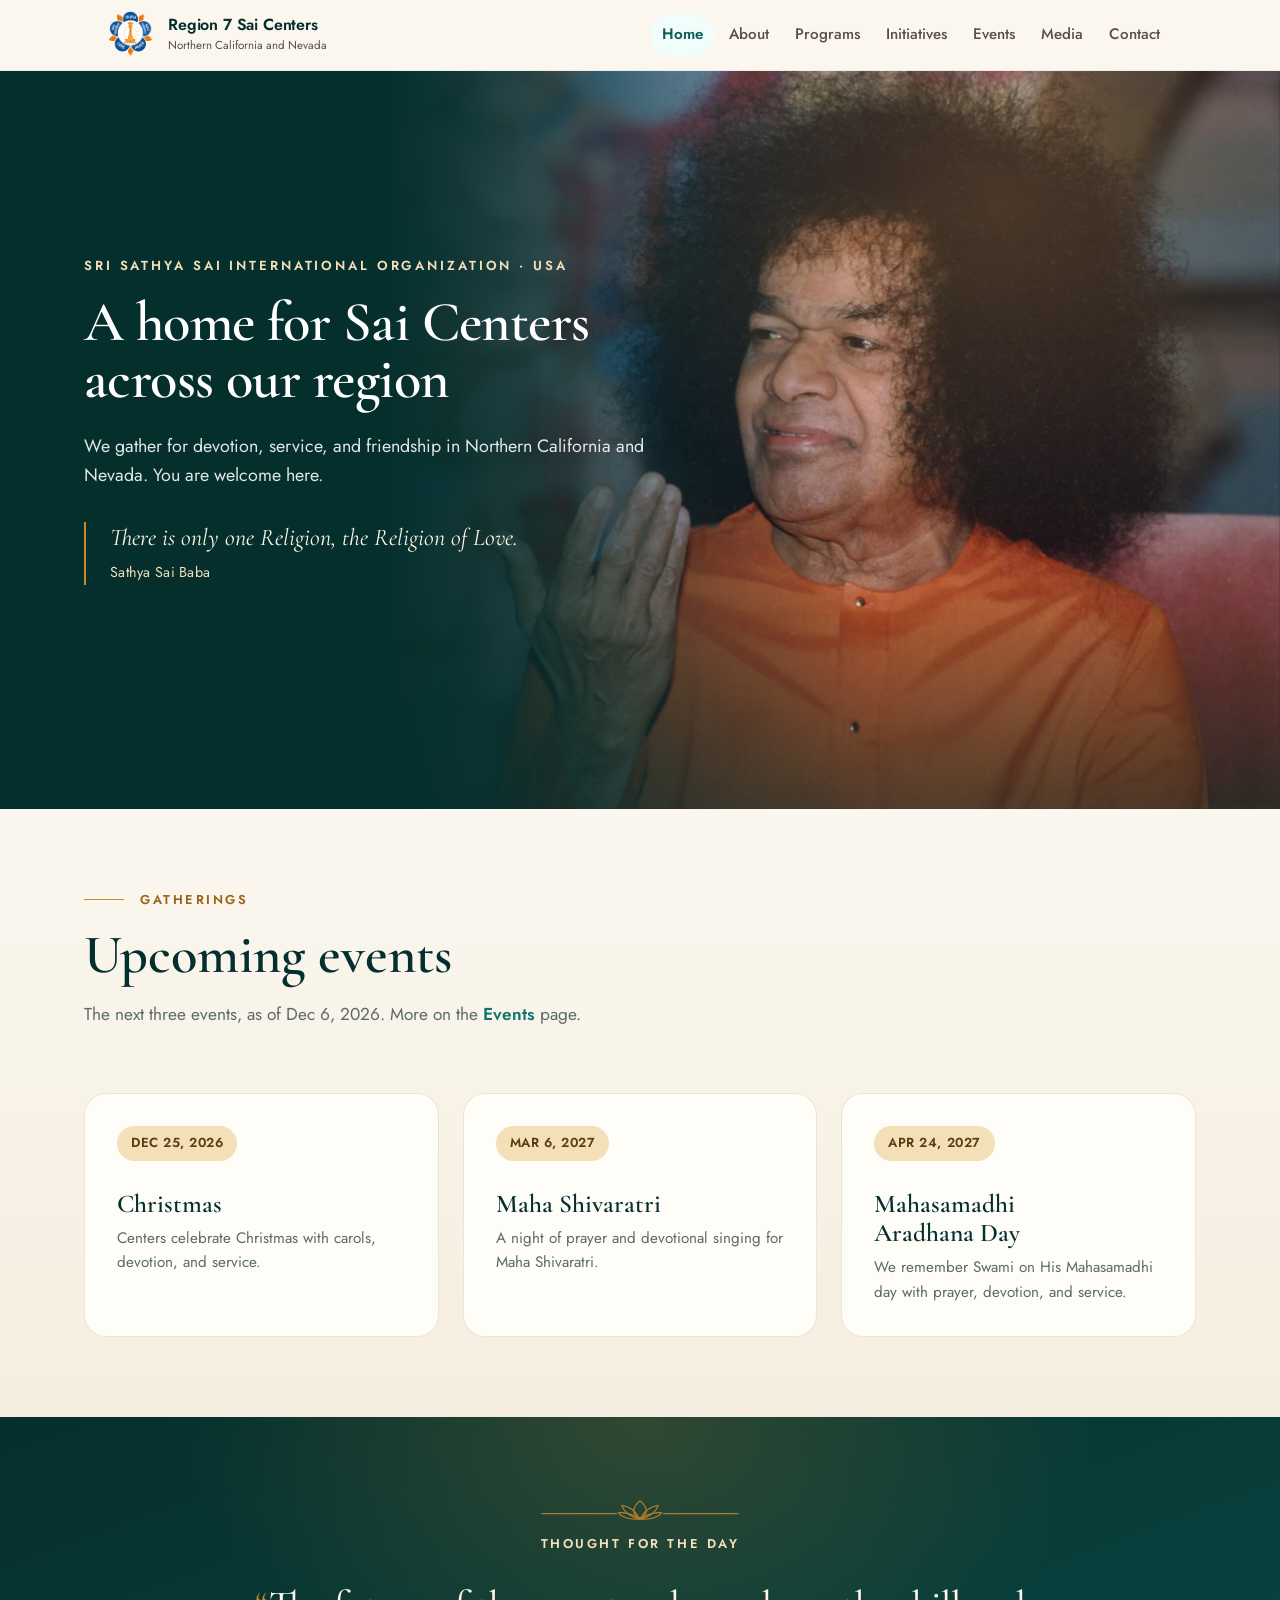
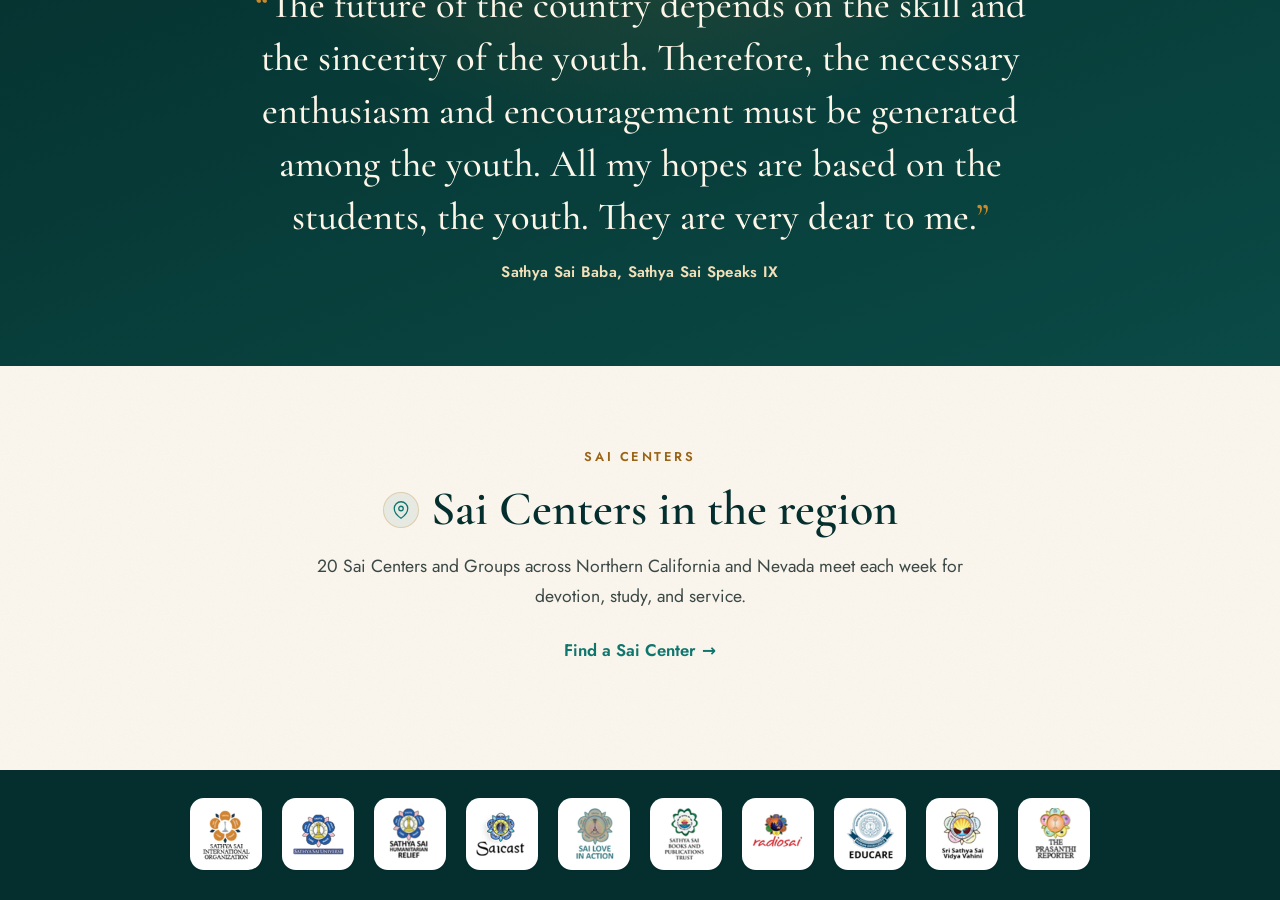
==== commit 43a7366e: "c18: icons beside card titles on every icon card (mobile and laptop)" ====
--- a/index.html
+++ b/index.html
@@ -70,7 +70,7 @@
 <blockquote class="thought-text">There is only one Caste, the Caste of Humanity; There is only one Religion, the Religion of Love; There is only one Language, the Language of the Heart; There is only One God, and He is Omnipresent.</blockquote>
 <figcaption class="thought-cite">Sathya Sai Baba</figcaption>
 
-</figure></div></section><section class="rd-sec sx-centers" id="centers"><div class="rd-wrap"><div class="sx-centers-cta" data-reveal=""><span class="rd-medal"><svg aria-hidden="true" class="ico" focusable="false" viewbox="0 0 24 24"><path d="M21 10c0 7-9 13-9 13s-9-6-9-13a9 9 0 0 1 18 0z"></path><circle cx="12" cy="10" r="3"></circle></svg></span><p class="rd-kicker"><span>Sai Centers</span></p><h2>Sai Centers in the region</h2><p>20 Sai Centers and Groups across Northern California and Nevada meet each week for devotion, study, and service.</p><p><a class="rd-link" href="about.html#centers"><span>Find a Sai Center</span></a></p></div></div></section></main>
+</figure></div></section><section class="rd-sec sx-centers" id="centers"><div class="rd-wrap"><div class="sx-centers-cta" data-reveal=""><p class="rd-kicker"><span>Sai Centers</span></p><div class="rd-ihead"><span class="rd-medal"><svg aria-hidden="true" class="ico" focusable="false" viewbox="0 0 24 24"><path d="M21 10c0 7-9 13-9 13s-9-6-9-13a9 9 0 0 1 18 0z"></path><circle cx="12" cy="10" r="3"></circle></svg></span><h2>Sai Centers in the region</h2></div><p>20 Sai Centers and Groups across Northern California and Nevada meet each week for devotion, study, and service.</p><p><a class="rd-link" href="about.html#centers"><span>Find a Sai Center</span></a></p></div></div></section></main>
 <footer>
 <div aria-label="SSIO related links" class="footer-logos">
 <div class="footer-logos-inner">
--- a/styles.css
+++ b/styles.css
@@ -3267,3 +3267,168 @@
 .sanctuary .sx-yearly .ev-feature:not(:has(.ev-photo)) .ev-text, .sanctuary .sx-yearly .ev-feature .ev-text { padding: 0; background: none; border: 0; border-radius: 0; }
 .sanctuary .rd-band-cite { margin: var(--s2) 0 0; color: var(--gold-lt); font-size: .92rem; letter-spacing: .04em; }
 @media (max-width: 760px) { .sanctuary .rd-q.rd-q-solo { grid-column: auto; } }
+
+/* =====================================================================
+   C17 MOBILE MENU: a rounded card under the header, timed like the GAB 2026 menu
+   GAB values ported: menu opens in .35s ease (Bootstrap collapse) and closes in .32s ease; hamburger to X: outer bars
+   .2s, crossing bars .25s, back to bars .28s ease (in parallel with the close); link tap: close starts, page fades out
+   in 180ms ease, then navigates; next page fades in (180ms). No link stagger (GAB has none).
+   Done with transform + opacity only (no height/top animation), so it stays smooth on phones.
+   ===================================================================== */
+html.nav-lock { overflow: hidden; }
+.nav-scrim { display: none; }
+@media (max-width: 960px) {
+  .nav-scrim { display: block; position: fixed; inset: 0; z-index: 1090; background: rgba(3, 30, 28, .32); opacity: 0; visibility: hidden; transition: opacity .32s ease, visibility 0s linear .32s; -webkit-tap-highlight-color: transparent; }
+  .nav-scrim.is-on { opacity: 1; visibility: visible; transition: opacity .35s ease, visibility 0s; }
+  .site-header.is-nav-open .header-inner { flex-wrap: nowrap; }
+  .site-header nav.primary, .site-header.is-nav-open nav.primary {
+    display: block; position: absolute; top: calc(100% + 8px); left: 12px; right: 12px; z-index: 5; order: initial; flex: none; width: auto; height: auto;
+    max-height: calc(100vh - var(--menu-top, 64px) - 24px); max-height: calc(100dvh - var(--menu-top, 64px) - 24px); overflow-y: auto; overscroll-behavior: contain;
+    padding: 8px 0; border-radius: 20px; border: 1px solid rgba(201, 138, 43, .28);
+    background: radial-gradient(120% 70% at 50% 0%, rgba(243, 223, 184, .55), rgba(243, 223, 184, 0) 70%), #fbf7ef;
+    box-shadow: 0 18px 40px rgba(5, 47, 45, .18), 0 2px 6px rgba(5, 47, 45, .06);
+    transform-origin: 50% 0; transform: translateY(-10px) scale(.97); opacity: 0; visibility: hidden; pointer-events: none;
+    transition: transform .32s ease, opacity .32s ease, visibility 0s linear .32s; will-change: transform, opacity;
+  }
+  .site-header.is-nav-open nav.primary { transform: none; opacity: 1; visibility: visible; pointer-events: auto; transition: transform .35s ease, opacity .35s ease, visibility 0s; }
+  .site-header nav.primary ul { display: flex; flex-direction: column; flex-wrap: nowrap; align-items: stretch; gap: 0; margin: 0; padding: 0; list-style: none; }
+  .site-header nav.primary li { position: relative; text-align: center; }
+  .site-header nav.primary li + li::before { content: ""; position: absolute; top: 0; left: 28px; right: 28px; height: 1px; background: rgba(201, 138, 43, .22); }
+  .site-header nav.primary a { position: relative; display: block; margin: 0 8px; padding: 13px 12px; border-radius: 14px; background: transparent; font-family: var(--font); font-size: 19px; font-weight: 500; line-height: 1.25; letter-spacing: .01em; color: #042f2e; text-align: center; text-decoration: none; -webkit-tap-highlight-color: transparent; transition: background-color .18s ease, color .18s ease; }
+  .site-header nav.primary a:hover { color: #0f766e; background: transparent; text-decoration: none; }
+  .site-header nav.primary a:active { background: rgba(15, 118, 110, .08); color: #0f766e; }
+  .site-header nav.primary a:focus-visible { outline: 2px solid #0f766e; outline-offset: -3px; }
+  .site-header nav.primary a[aria-current="page"] { color: #0f766e; font-weight: 600; background: transparent; }
+  .site-header nav.primary a[aria-current="page"]::after { content: ""; position: absolute; left: 50%; bottom: 7px; width: 22px; height: 3px; margin-left: -11px; border-radius: 3px; background: #c98a2b; }
+  /* hamburger to X, GAB style: outer bars shrink to the middle and fade (.2s), the middle bar and its twin cross (.25s); back .28s ease */
+  .site-header .nav-toggle { -webkit-tap-highlight-color: transparent; transition: background-color .18s ease; }
+  .site-header .nav-toggle:hover { background: rgba(201, 138, 43, .12); }
+  .site-header .nav-toggle:active { background: rgba(15, 118, 110, .1); }
+  .site-header .hamburger span { transform-origin: 50% 50%; transition: transform .28s ease, opacity .28s ease; }
+  .site-header .hamburger span:nth-child(2) { position: relative; }
+  .site-header .hamburger span:nth-child(2)::after { content: ""; position: absolute; inset: 0; border-radius: inherit; background: inherit; transition: transform .28s ease; }
+  .site-header.is-nav-open .hamburger span:nth-child(1) { transform: translateY(7px) scaleX(0); opacity: 0; transition: transform .2s ease, opacity .2s ease; }
+  .site-header.is-nav-open .hamburger span:nth-child(3) { transform: translateY(-7px) scaleX(0); opacity: 0; transition: transform .2s ease, opacity .2s ease; }
+  .site-header.is-nav-open .hamburger span:nth-child(2) { opacity: 1; transform: rotate(45deg); transition: transform .25s ease; }
+  .site-header.is-nav-open .hamburger span:nth-child(2)::after { transform: rotate(-90deg); transition: transform .25s ease; }
+}
+/* page fade between pages (GAB: body opacity 180ms ease) */
+body { transition: opacity 180ms ease; }
+body.r7-page-enter, body.r7-page-leave { opacity: 0; }
+@media (prefers-reduced-motion: reduce) {
+  body { transition-duration: 0ms; }
+  .site-header nav.primary, .nav-scrim, .site-header .hamburger span, .site-header .hamburger span::after { transition: none !important; }
+}
+
+/* =====================================================================
+   C16 COMPACT RESOURCE TILES (Raj: mobile tiles were huge, a dark icon block on its own row, two cards per screen)
+   Small light icon, title + one clear line, count + arrow. Phones: one row per tile, about 80-96px tall, 12px gap.
+   ===================================================================== */
+.sanctuary .rd-tile { min-height: 0; padding: 26px 28px 24px; border-radius: 18px; }
+.sanctuary .rd-tiles-12 > [style*="--span:12"], .sanctuary .rd-tiles-12 > [style*="--span:6"] { min-height: 0; }
+.sanctuary .rd-tile-ico { width: 40px; height: 40px; border-radius: 50%; margin-bottom: 18px; background: rgba(15, 118, 110, .08); color: var(--teal); border: 1px solid rgba(201, 138, 43, .28); }
+.sanctuary .rd-tile-ico .ico { width: 20px; height: 20px; }
+.sanctuary .rd-tile-t { font-size: 1.4rem; }
+.sanctuary .rd-tile-b { display: -webkit-box; -webkit-box-orient: vertical; -webkit-line-clamp: 2; overflow: hidden; font-size: .95rem; }
+.sanctuary .rd-doc .rd-tile-b { -webkit-line-clamp: 3; }
+.sanctuary .rd-tile-m { margin-top: 18px; }
+@media (max-width: 640px) {
+  .sanctuary .rd-tiles, .sanctuary .rd-tiles-12 { gap: 12px; }
+  .sanctuary .rd-tile:not(.rd-doc) { display: grid; grid-template-columns: 36px minmax(0, 1fr) auto; grid-template-areas: "ico k m" "ico t m" "ico b m"; grid-template-rows: auto auto 1fr; column-gap: 14px; row-gap: 2px; align-items: start; min-height: 80px; padding: 14px 14px 14px 16px; border-radius: 16px; }
+  .sanctuary .rd-tile:not(.rd-doc):hover { transform: none; }
+  .sanctuary .rd-tile-ico { grid-area: ico; align-self: center; width: 36px; height: 36px; margin: 0; }
+  .sanctuary .rd-tile-ico .ico { width: 18px; height: 18px; }
+  .sanctuary .rd-tile-k { grid-area: k; margin: 0; font-size: .66rem; letter-spacing: .14em; }
+  .sanctuary .rd-tile-t { grid-area: t; font-size: 1.22rem; line-height: 1.2; }
+  .sanctuary .rd-tile-b { grid-area: b; margin: 2px 0 0; font-size: .88rem; line-height: 1.4; }
+  .sanctuary .rd-tile-m { grid-area: m; align-self: center; flex-direction: column; align-items: flex-end; justify-content: center; gap: 4px; width: auto; max-width: 78px; margin: 0; font-size: .64rem; letter-spacing: .08em; line-height: 1.25; text-align: right; }
+  .sanctuary .rd-tile-m .rd-tile-arr { width: 18px; height: 18px; flex: none; }
+  /* PDF cards: same small icon on the left, View / Download under the text */
+  .sanctuary .rd-doc { display: grid; grid-template-columns: 36px minmax(0, 1fr); grid-template-areas: "ico k" "ico t" "ico b" "ico a"; column-gap: 14px; row-gap: 2px; align-items: start; padding: 14px 16px; border-radius: 16px; }
+  .sanctuary .rd-doc .rd-tile-ico { align-self: start; margin-top: 2px; }
+  .sanctuary .rd-doc .rd-tile-t { font-size: 1.18rem; }
+  .sanctuary .rd-doc .rd-tile-b { -webkit-line-clamp: 2; }
+  .sanctuary .rd-doc .rd-doc-acts { grid-area: a; margin: 8px 0 0; }
+}
+@media (max-width: 640px) {
+  .sanctuary .rd-tile:not(.rd-doc) { row-gap: 0; min-height: 76px; padding: 12px 12px 12px 14px; column-gap: 12px; }
+  .sanctuary .rd-tile-t { font-size: 1.14rem; line-height: 1.18; }
+  .sanctuary .rd-tile-b { font-size: .86rem; line-height: 1.36; }
+  .sanctuary .rd-tile-m { max-width: 92px; font-size: .62rem; letter-spacing: .06em; }
+}
+
+/* C17 yearly events: cards without an activity photo are text cards with a small icon above the title (normal flow, never over text) */
+.sanctuary .sx-yearly .ev-feature.ev-no-photo, .sanctuary .sx-yearly .ev-feature.ev-no-photo:nth-child(even) { grid-template-columns: minmax(0, 1fr); }
+.sanctuary .sx-yearly .ev-feature.ev-no-photo > .ev-text { grid-column: 1 !important; max-width: 760px; }
+.sx-yearly .ev-ico-sm { display: inline-grid; place-items: center; width: 40px; height: 40px; margin: 0 0 14px; border-radius: 50%; background: rgba(15, 118, 110, .08); border: 1px solid rgba(201, 138, 43, .3); color: var(--teal); }
+.sx-yearly .ev-ico-sm .ico { width: 20px; height: 20px; }
+@media (max-width: 760px) { .sx-yearly .ev-ico-sm { width: 36px; height: 36px; margin-bottom: 12px; } .sx-yearly .ev-ico-sm .ico { width: 18px; height: 18px; } }
+@media (max-width: 760px) {
+  /* photo cards: photo on top, text below (an earlier rule kept both in row 1, so the photo had no width and never loaded) */
+  .sanctuary .sx-yearly .ev-feature.ev-has-photo > .ev-photo { grid-column: 1 !important; grid-row: 1 !important; width: 100%; }
+  .sanctuary .sx-yearly .ev-feature.ev-has-photo > .ev-text { grid-column: 1 !important; grid-row: 2 !important; }
+  .sanctuary .sx-yearly .ev-feature.ev-has-photo .ev-photo img { width: 100%; height: auto; aspect-ratio: 4 / 3; }
+}
+
+/* =====================================================================
+   C18 ICON BESIDE THE TITLE (Raj: "The icon should be beside the title")
+   Every card with an icon: a small light circle (36px) on the left of the title, same row (.rd-ihead); the description
+   runs below across the full card width. A wrapping title stays aligned to the icon on its first line.
+   ===================================================================== */
+.sanctuary .rd-ihead { display: flex; align-items: flex-start; gap: 12px; margin: 0 0 var(--s2); width: 100%; }
+.sanctuary .rd-ihead > h2, .sanctuary .rd-ihead > h3 { margin: 0 !important; min-width: 0; flex: 1; }
+.sanctuary .rd-ihead .rd-medal, .sanctuary .rd-ihead .rd-media-ico, .sanctuary .rd-ihead .ev-ico-sm {
+  flex: none; position: relative; width: 36px; height: 36px; margin: 0; border-radius: 50%; display: grid; place-items: center;
+  background: rgba(15, 118, 110, .08); border: 1px solid rgba(201, 138, 43, .3); box-shadow: none; color: var(--teal); }
+.sanctuary .rd-ihead .rd-medal .ico, .sanctuary .rd-ihead .rd-media-ico .ico, .sanctuary .rd-ihead .ev-ico-sm .ico { width: 18px; height: 18px; stroke-width: 1.7; }
+.sanctuary .rd-ihead .rd-medal::before, .sanctuary .rd-ihead .rd-medal::after { display: none; }
+/* the icon sits on the first line of the title: nudge it so its middle meets the first line's middle */
+.sanctuary .rd-card .rd-ihead > h3 { font-size: 1.45rem; line-height: 1.2; padding-top: 3px; }
+.sanctuary .sx-pair-item .rd-ihead > h3 { font-size: 1.75rem; line-height: 1.15; padding-top: 1px; }
+.sanctuary .sx-yearly .rd-ihead > h3 { font-size: 1.7rem; line-height: 1.15; padding-top: 2px; }
+.sanctuary .rd-step .rd-ihead > h3 { font-size: 1.45rem; line-height: 1.2; padding-top: 3px; text-align: left; }
+/* dark media cards (Region 7 Sai Centers, Devotion, SSE, members): light circle on the dark card */
+.sanctuary .rd-media-noimg { grid-template-columns: minmax(0, 1fr); }
+.sanctuary .rd-media-text .rd-ihead { align-items: center; }
+.sanctuary .rd-media-text .rd-ihead .rd-media-ico { width: 40px; height: 40px; background: rgba(255, 255, 255, .1); border-color: rgba(243, 223, 184, .4); color: var(--gold-lt); }
+/* values cards (About Baba): left aligned, icon beside the value */
+.sanctuary .rd-values .rd-card { align-items: flex-start; text-align: left; padding: var(--s3) var(--s3); }
+.sanctuary .rd-values .rd-ihead { align-items: center; margin-bottom: var(--s1); }
+.sanctuary .rd-values .rd-card .rd-ihead > h3 { font-size: 1.35rem; padding-top: 0; }
+/* One on One steps: number badge on the small icon, title beside it, text below (left aligned cards) */
+.sanctuary .rd-steps::before { display: none; }
+.sanctuary .rd-step { align-items: flex-start; text-align: left; padding: var(--s4) var(--s3); border-radius: 22px; background: #fffdf8; border: 1px solid rgba(154, 100, 24, .16); }
+.sanctuary .rd-step p { max-width: none; }
+.sanctuary .rd-step .rd-ihead .rd-step-n { position: absolute; top: -8px; right: -8px; left: auto; width: 20px; height: 20px; font-size: .7rem; line-height: 1; border: 2px solid #fffdf8; box-sizing: content-box; }
+.sanctuary .rd-step .rd-step-links { align-self: stretch; text-align: left; }
+.sanctuary .rd-step .rd-step-links li { justify-content: flex-start; text-align: left; }
+/* Home Sai Centers: kicker, then icon + heading centered on one row */
+.sx-centers-cta .rd-ihead { justify-content: center; align-items: center; width: auto; }
+/* events: the yearly icon row */
+.sanctuary .sx-yearly .rd-ihead { margin-bottom: var(--s2); }
+/* resource tiles and PDF cards on laptop/tablet: icon beside the title (phones already use an icon-left row) */
+@media (min-width: 641px) {
+  .sanctuary .rd-tile { display: grid; grid-template-columns: 36px minmax(0, 1fr); grid-template-areas: "ico k" "ico t" "b b" "m m"; grid-template-rows: auto auto 1fr auto; column-gap: 12px; row-gap: 0; align-items: center; }
+  .sanctuary .rd-doc { grid-template-areas: "ico k" "ico t" "b b" "a a"; grid-template-rows: auto auto auto auto; }
+  .sanctuary .rd-tile-ico { grid-area: ico; width: 36px; height: 36px; margin: 0; align-self: center; }
+  .sanctuary .rd-tile-ico .ico { width: 18px; height: 18px; }
+  .sanctuary .rd-tile-k { grid-area: k; align-self: end; }
+  .sanctuary .rd-tile-t { grid-area: t; align-self: center; font-size: 1.35rem; line-height: 1.2; }
+  .sanctuary .rd-tile-b { grid-area: b; align-self: start; margin-top: 12px; }
+  .sanctuary .rd-tile-m { grid-area: m; }
+  .sanctuary .rd-doc .rd-doc-acts { grid-area: a; }
+}
+@media (max-width: 640px) {
+  .sanctuary .rd-doc { grid-template-areas: "ico k" "ico t" "b b" "a a"; align-items: center; }
+  .sanctuary .rd-doc .rd-tile-ico { align-self: center; margin-top: 0; }
+  .sanctuary .rd-doc .rd-tile-b { margin-top: 8px; }
+  .sanctuary .rd-card .rd-ihead > h3, .sanctuary .rd-step .rd-ihead > h3 { font-size: 1.32rem; padding-top: 5px; }
+  .sanctuary .sx-pair-item .rd-ihead > h3, .sanctuary .sx-yearly .rd-ihead > h3 { font-size: 1.5rem; padding-top: 2px; }
+  .sanctuary .rd-media-text .rd-ihead > h2 { font-size: 1.7rem; }
+}
+.sx-centers-cta .rd-ihead > h2 { flex: 0 1 auto; text-align: left; }
+@media (max-width: 640px) {
+  .sanctuary .rd-card { padding: 20px 20px 18px; }
+  .sanctuary .rd-card p:last-child { margin-bottom: 0; }
+  .sanctuary .rd-card .rd-ihead { margin-bottom: 10px; }
+}
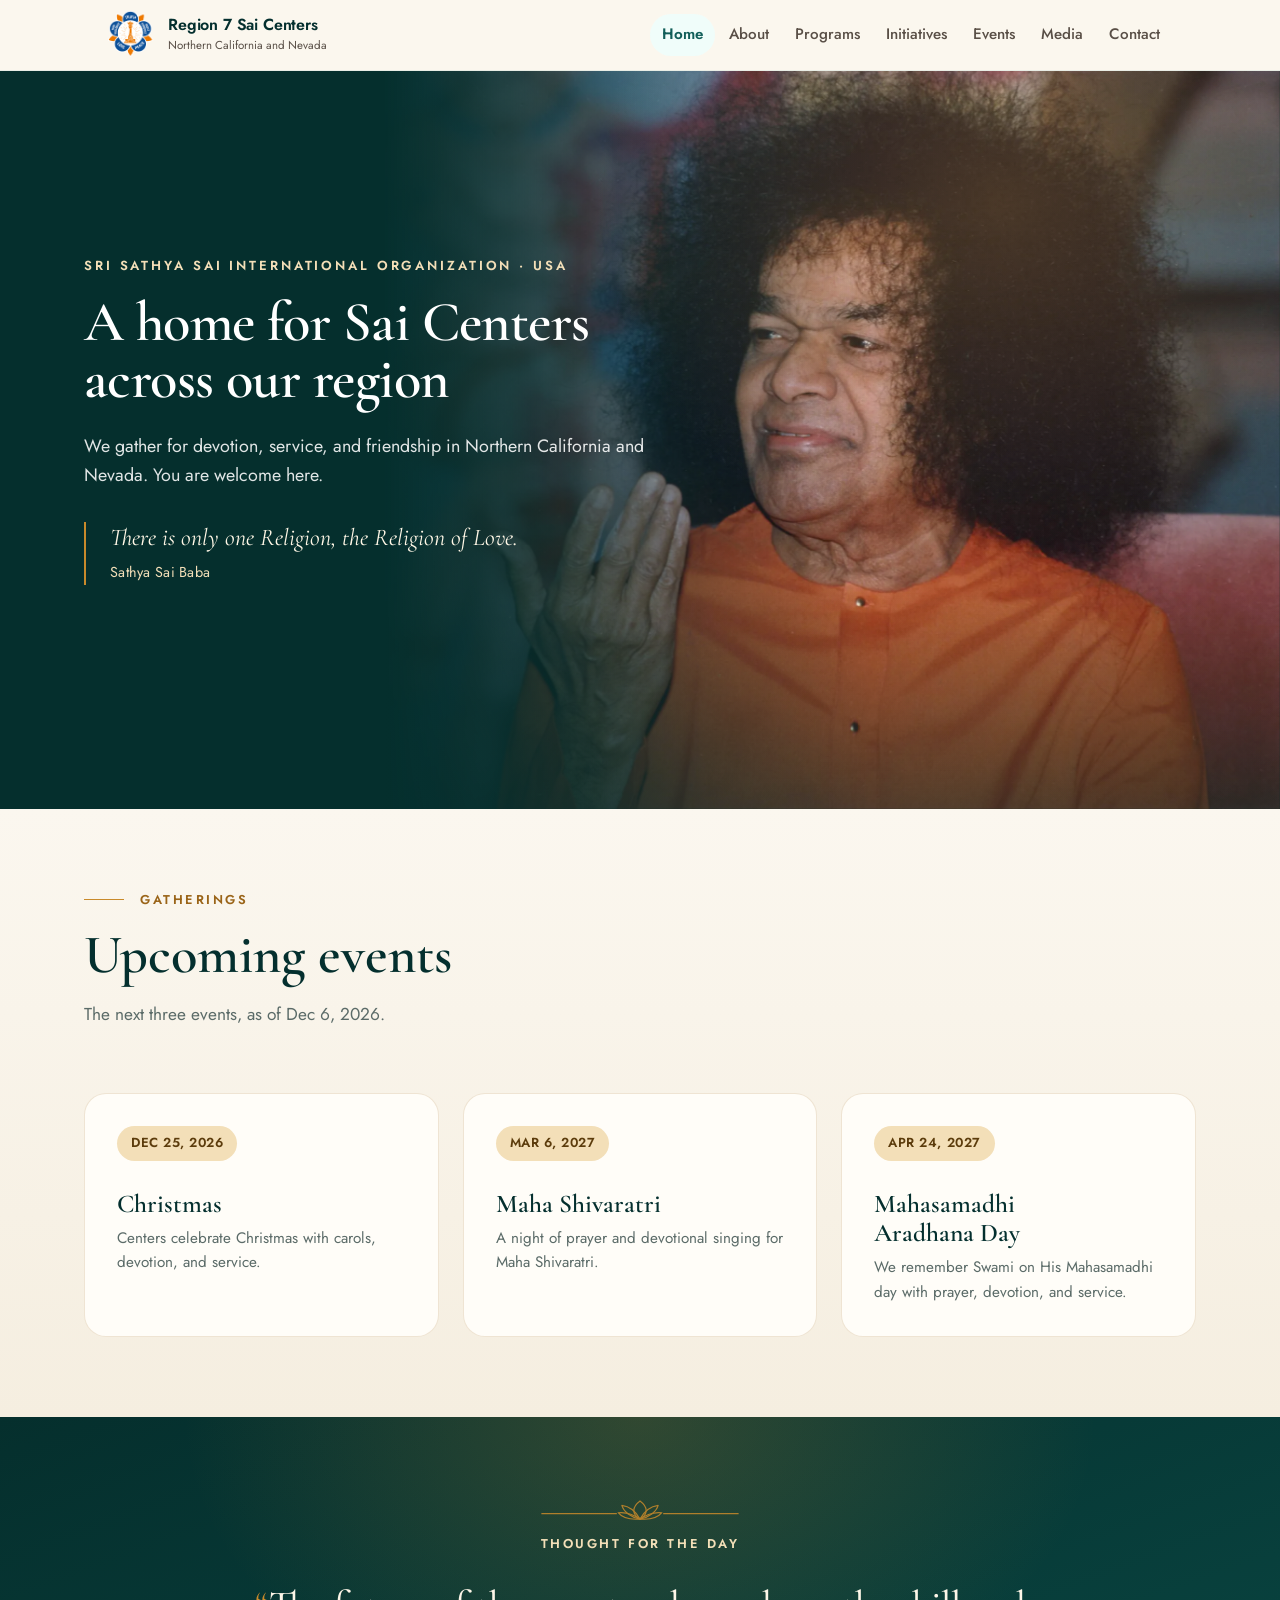
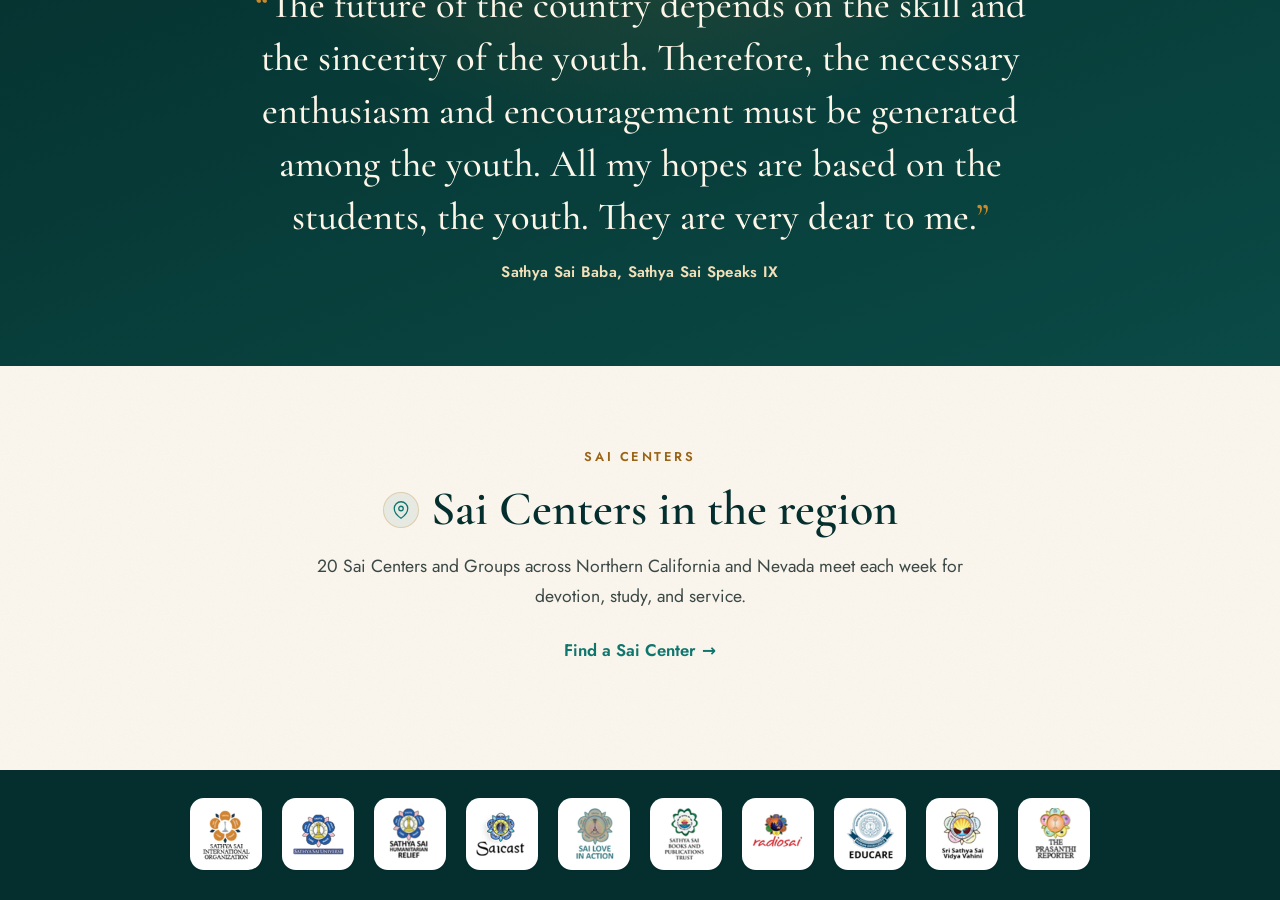
==== commit 67c819ef: "c20: resource lists as compact document rows (layout A) on About, Programs, Initiatives; Events show" ====
--- a/index.html
+++ b/index.html
@@ -47,7 +47,7 @@
 <p class="rd-hero-lead">We gather for devotion, service, and friendship in Northern California and Nevada. You are welcome here.</p>
 <figure class="rd-hero-q"><blockquote>There is only one Religion, the Religion of Love.</blockquote><figcaption>Sathya Sai Baba</figcaption></figure>
 </div>
-</section><section class="rd-sec sx-upcoming" id="events"><div class="rd-wrap"><header class="rd-head" data-reveal=""><p class="rd-kicker"><span>Gatherings</span></p><h2>Upcoming events</h2><p class="rd-sub-lead">The next three events, as of <span id="events-asof">Oct 7, 2026</span>. More on the <a href="events.html">Events</a> page.</p></header><div class="card-grid-3" id="upcoming-events">
+</section><section class="rd-sec sx-upcoming" id="events"><div class="rd-wrap"><header class="rd-head" data-reveal=""><p class="rd-kicker"><span>Gatherings</span></p><h2>Upcoming events</h2><p class="rd-sub-lead">The next three events, as of <span id="events-asof">Oct 7, 2026</span>.</p></header><div class="card-grid-3" id="upcoming-events">
 <article class="card">
 <span class="tag">Oct 20, 2026</span>
 <h3>Avatar Declaration Day</h3>
--- a/styles.css
+++ b/styles.css
@@ -3432,3 +3432,83 @@
   .sanctuary .rd-card p:last-child { margin-bottom: 0; }
   .sanctuary .rd-card .rd-ihead { margin-bottom: 10px; }
 }
+
+/* ===== C20 (Raj, Oct 8): layout A, compact document rows for guidelines, manuals and link lists ===== */
+.sanctuary .a-groups { display: grid; gap: 0; }
+.sanctuary .a-group { display: grid; grid-template-columns: 260px minmax(0, 1fr); gap: 40px; padding: 28px 0; border-top: 1px solid rgba(201, 138, 43, .25); }
+.sanctuary .a-group:first-child { border-top: 0; padding-top: 8px; }
+.sanctuary .a-label { position: sticky; top: 150px; align-self: start; }
+.sanctuary .a-label h3 { margin: 0 0 6px; font-family: var(--serif); font-size: 1.6rem; font-weight: 600; color: var(--teal-deep); line-height: 1.15; }
+.sanctuary .a-label p { margin: 0 0 10px; color: var(--muted2); font-size: .95rem; line-height: 1.5; }
+.sanctuary .a-label .a-tabnote { font-size: .88rem; font-style: italic; }
+.sanctuary .a-count { font-size: .72rem; font-weight: 600; letter-spacing: .14em; text-transform: uppercase; color: var(--gold-deep); }
+.sanctuary .a-list { list-style: none; margin: 0; padding: 0; background: #fffdf8; border: 1px solid rgba(154, 100, 24, .16); border-radius: 16px; overflow: hidden; }
+.sanctuary .a-row { position: relative; display: grid; grid-template-columns: 34px minmax(0, 1fr) auto; align-items: center; gap: 14px; padding: 12px 18px; margin: 0; border-top: 1px solid rgba(201, 138, 43, .16); transition: background-color .15s ease; }
+.sanctuary .a-row:first-child { border-top: 0; }
+.sanctuary .a-row::before { content: none; }
+.sanctuary .a-row:not(.a-static):hover { background: rgba(15, 118, 110, .045); }
+.sanctuary .a-ico { width: 34px; height: 34px; border-radius: 10px; display: grid; place-items: center; background: rgba(15, 118, 110, .08); color: var(--teal); }
+.sanctuary .a-ico .ico { width: 17px; height: 17px; stroke-width: 1.8; }
+.sanctuary .a-k-pdf .a-ico, .sanctuary .a-k-zip .a-ico, .sanctuary .a-k-image .a-ico { background: rgba(201, 138, 43, .13); color: var(--gold-deep); }
+.sanctuary .a-k-none .a-ico, .sanctuary .a-k-date .a-ico { background: rgba(91, 107, 104, .08); color: var(--muted2); }
+.sanctuary .a-main { display: flex; flex-direction: column; min-width: 0; }
+.sanctuary .a-t { display: flex; flex-direction: column; margin: 0; padding: 0; border: 0; background: none; font: inherit; text-align: left; text-decoration: none; cursor: pointer; min-width: 0; color: inherit; }
+.sanctuary .a-tt { font-size: 1rem; font-weight: 500; color: var(--teal-deep); line-height: 1.35; overflow-wrap: anywhere; transition: color .15s ease; }
+.sanctuary a.a-t::after, .sanctuary button.a-t::after { content: ""; position: absolute; inset: 0; border-radius: inherit; }
+.sanctuary .a-t:hover, .sanctuary .a-t:focus { text-decoration: none; }
+.sanctuary .a-row:not(.a-static):hover .a-tt { color: var(--teal); }
+.sanctuary .a-t:focus-visible { outline: none; }
+.sanctuary .a-row:has(.a-t:focus-visible) { box-shadow: inset 0 0 0 2px var(--teal); }
+.sanctuary .a-t-static { cursor: default; }
+.sanctuary .a-t-static .a-tt { color: var(--ink2); }
+.sanctuary .a-note { font-size: .82rem; color: var(--muted2); margin-top: 2px; line-height: 1.4; display: -webkit-box; -webkit-line-clamp: 2; -webkit-box-orient: vertical; overflow: hidden; }
+.sanctuary .a-acts { display: inline-flex; align-items: center; gap: 14px; }
+.sanctuary .a-act { display: inline-flex; align-items: center; gap: 6px; font-size: .88rem; font-weight: 600; color: var(--teal); white-space: nowrap; }
+.sanctuary .a-act .ico { width: 15px; height: 15px; stroke-width: 2; transition: transform .15s ease; }
+.sanctuary .a-row:hover .a-act .ico { transform: translateX(3px); }
+.sanctuary .a-x { position: relative; z-index: 1; display: inline-flex; align-items: center; gap: 5px; font-size: .8rem; font-weight: 600; color: var(--gold-deep); text-decoration: none; white-space: nowrap; padding: 4px 8px; border-radius: 8px; }
+.sanctuary .a-x:hover { background: rgba(201, 138, 43, .12); text-decoration: none; }
+.sanctuary .a-x .ico { width: 14px; height: 14px; stroke-width: 2; }
+@media (max-width: 760px) {
+  .sanctuary .a-group { grid-template-columns: minmax(0, 1fr); gap: 14px; padding: 22px 0; }
+  .sanctuary .a-label { position: static; }
+  .sanctuary .a-label h3 { font-size: 1.4rem; }
+  .sanctuary .a-label p { margin-bottom: 6px; }
+  .sanctuary .a-row { padding: 11px 14px; gap: 12px; }
+  .sanctuary .a-act > span, .sanctuary .a-x > span:not(.sr-only) { display: none; }
+  .sanctuary .a-acts { gap: 6px; }
+}
+
+/* ===== C20: Events page, yearly regional events in the live page's pattern (picture left, text right, a thin line between rows) ===== */
+.sanctuary .sx-yearly .ev-list.ev-live { display: block; max-width: 1000px; margin: 0 auto; }
+.sanctuary .sx-yearly .ev-list.ev-live > .ev-row, .sanctuary .sx-yearly .ev-list.ev-live > .ev-row:nth-child(even) {
+  display: grid; grid-template-columns: 240px minmax(0, 1fr); gap: 32px; align-items: start; padding: 32px 0; margin: 0;
+  background: none; border: 0; border-top: 1px solid rgba(201, 138, 43, .28); border-radius: 0; box-shadow: none; }
+.sanctuary .sx-yearly .ev-list.ev-live > .ev-row:first-child { border-top: 0; padding-top: 8px; }
+.sanctuary .sx-yearly .ev-list.ev-live > .ev-row > .ev-photo { grid-column: 1 !important; grid-row: 1 !important; width: 240px; margin: 0; position: relative; border-radius: 6px; overflow: hidden;
+  background: #fff; border: 5px solid #fff; box-shadow: 0 10px 18px -8px rgba(60, 40, 10, .35); aspect-ratio: auto; }
+.sanctuary .sx-yearly .ev-list.ev-live > .ev-row > .ev-photo::before { display: none; }
+.sanctuary .sx-yearly .ev-list.ev-live > .ev-row > .ev-photo img { position: static; width: 100%; height: auto; aspect-ratio: 4 / 3; object-fit: cover; border-radius: 2px; box-shadow: none; transform: none; }
+.sanctuary .sx-yearly .ev-list.ev-live > .ev-row > .ev-ph { display: grid; place-items: center; aspect-ratio: 4 / 3; height: auto; background: radial-gradient(ellipse at 50% 42%, #fffaf0, var(--gold-lt)); color: var(--gold-deep); }
+.sanctuary .sx-yearly .ev-list.ev-live > .ev-row > .ev-ph .ico { width: 44px; height: 44px; stroke-width: 1.4; }
+.sanctuary .sx-yearly .ev-list.ev-live > .ev-row > .ev-text { grid-column: 2 !important; grid-row: 1 !important; padding: 0; background: none; border: 0; max-width: 64ch; }
+.sanctuary .sx-yearly .ev-list.ev-live .ev-text h3 { margin: 0 0 10px; font-family: "Jost", system-ui, sans-serif; font-size: 1.08rem; font-weight: 600; letter-spacing: .07em; text-transform: uppercase; color: var(--teal-deep); line-height: 1.35; }
+.sanctuary .sx-yearly .ev-list.ev-live .ev-text p { margin: 0 0 10px; font-size: 1rem; line-height: 1.7; color: #3b4846; }
+.sanctuary .sx-yearly .ev-list.ev-live .ev-text .tab-note { font-size: .88rem; color: var(--muted2); font-style: italic; }
+.sanctuary .sx-yearly .ev-list.ev-live .ev-text a:not(.btn) { color: var(--teal); text-decoration: none; font-weight: 500; }
+.sanctuary .sx-yearly .ev-list.ev-live .ev-text a:not(.btn):hover { color: var(--teal-deep); }
+.sanctuary .sx-yearly .ev-list.ev-live .ev-foot { margin-top: 6px; padding-top: 0; display: flex; flex-wrap: wrap; gap: 10px; align-items: flex-start; }
+.sanctuary .sx-yearly .ev-list.ev-live .ev-more > summary, .sanctuary .sx-yearly .ev-list.ev-live .ev-foot .btn {
+  display: inline-flex; align-items: center; gap: 6px; padding: 7px 16px; border-radius: 999px; border: 1px solid rgba(15, 118, 110, .35); background: #fff;
+  color: var(--teal); font-size: .88rem; font-weight: 600; text-decoration: none; box-shadow: none; }
+.sanctuary .sx-yearly .ev-list.ev-live .ev-more > summary:hover, .sanctuary .sx-yearly .ev-list.ev-live .ev-foot .btn:hover { background: rgba(15, 118, 110, .06); border-color: var(--teal); }
+.sanctuary .sx-yearly .ev-list.ev-live .ev-more[open] > summary { margin-bottom: 10px; }
+@media (max-width: 760px) {
+  .sanctuary .sx-yearly .ev-list.ev-live > .ev-row, .sanctuary .sx-yearly .ev-list.ev-live > .ev-row:nth-child(even) { grid-template-columns: minmax(0, 1fr); gap: 16px; padding: 26px 0; }
+  .sanctuary .sx-yearly .ev-list.ev-live > .ev-row > .ev-photo { grid-column: 1 !important; grid-row: 1 !important; width: 100%; }
+  .sanctuary .sx-yearly .ev-list.ev-live > .ev-row > .ev-photo img { aspect-ratio: 16 / 10; }
+  .sanctuary .sx-yearly .ev-list.ev-live > .ev-row > .ev-ph { width: 64px; aspect-ratio: 1; border-width: 3px; border-radius: 14px; }
+  .sanctuary .sx-yearly .ev-list.ev-live > .ev-row > .ev-ph .ico { width: 28px; height: 28px; }
+  .sanctuary .sx-yearly .ev-list.ev-live > .ev-row > .ev-text { grid-column: 1 !important; grid-row: 2 !important; }
+  .sanctuary .sx-yearly .ev-list.ev-live .ev-text h3 { font-size: 1rem; }
+}
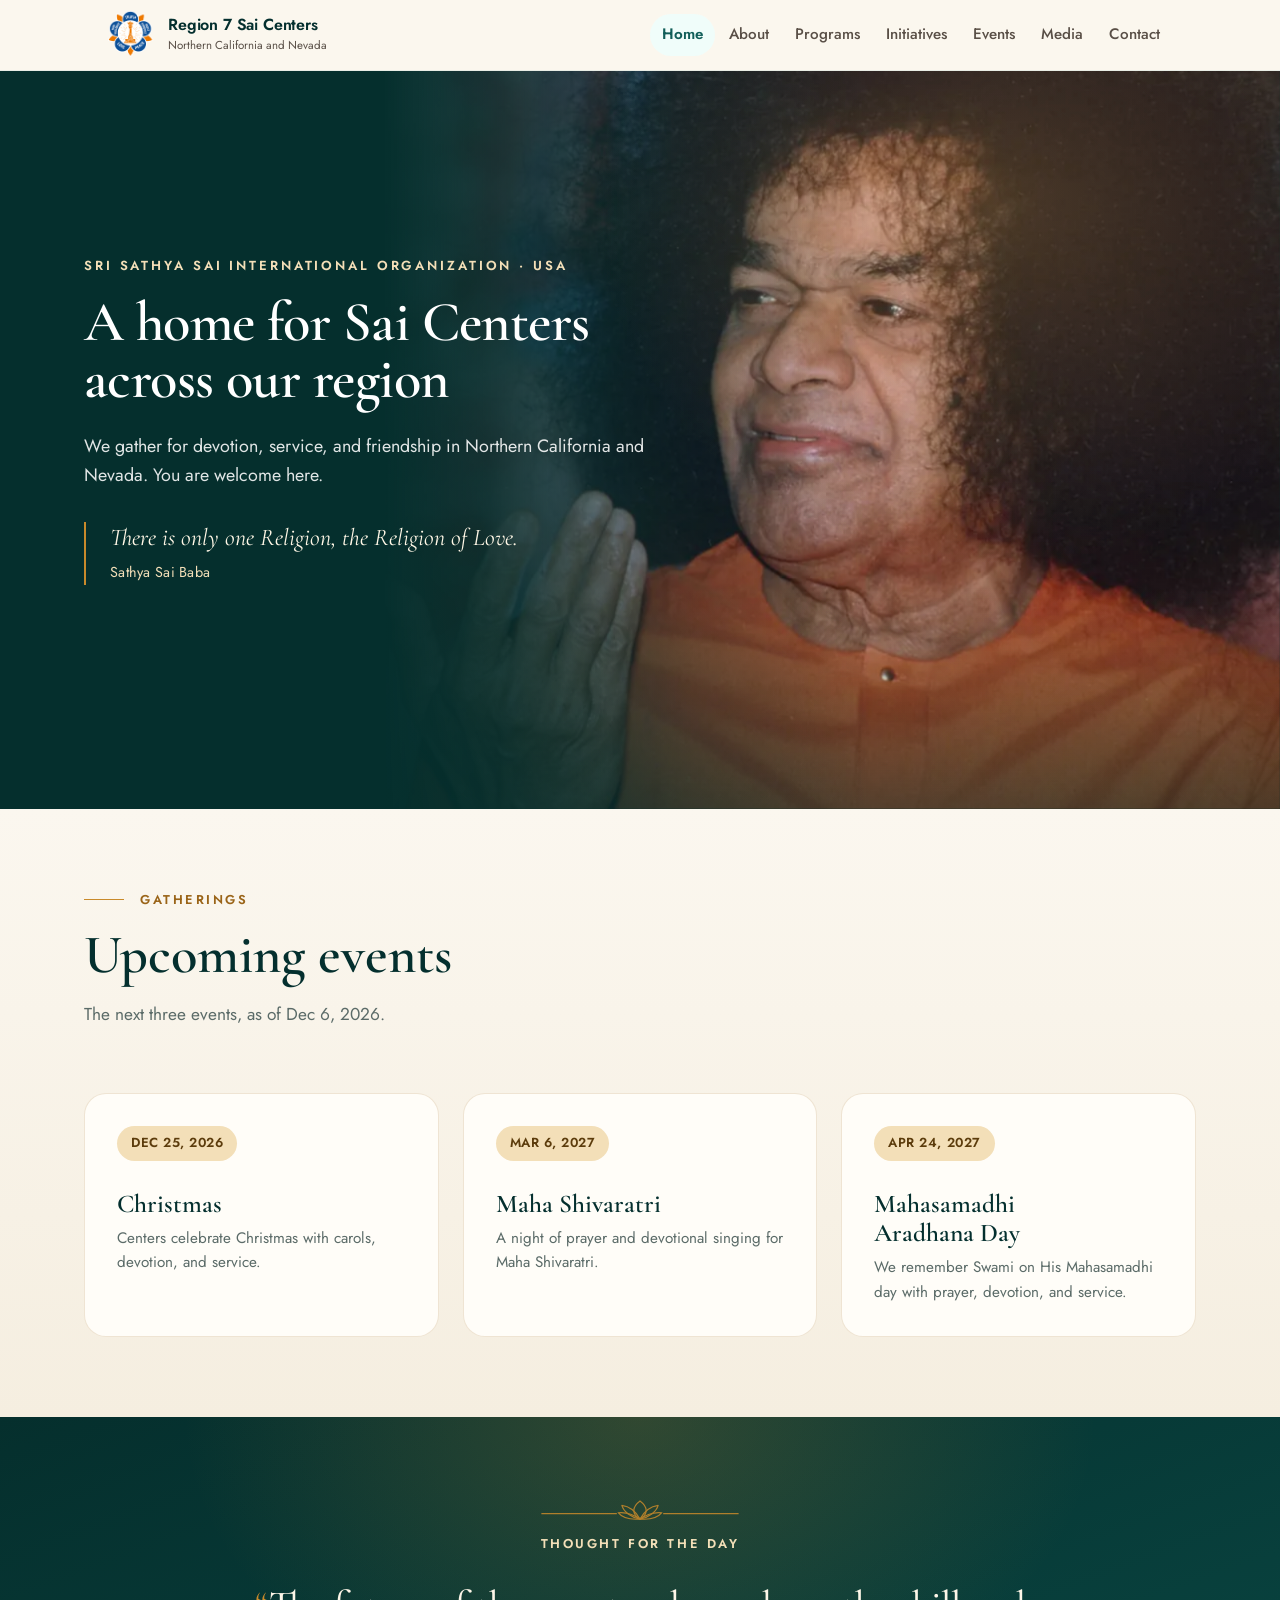
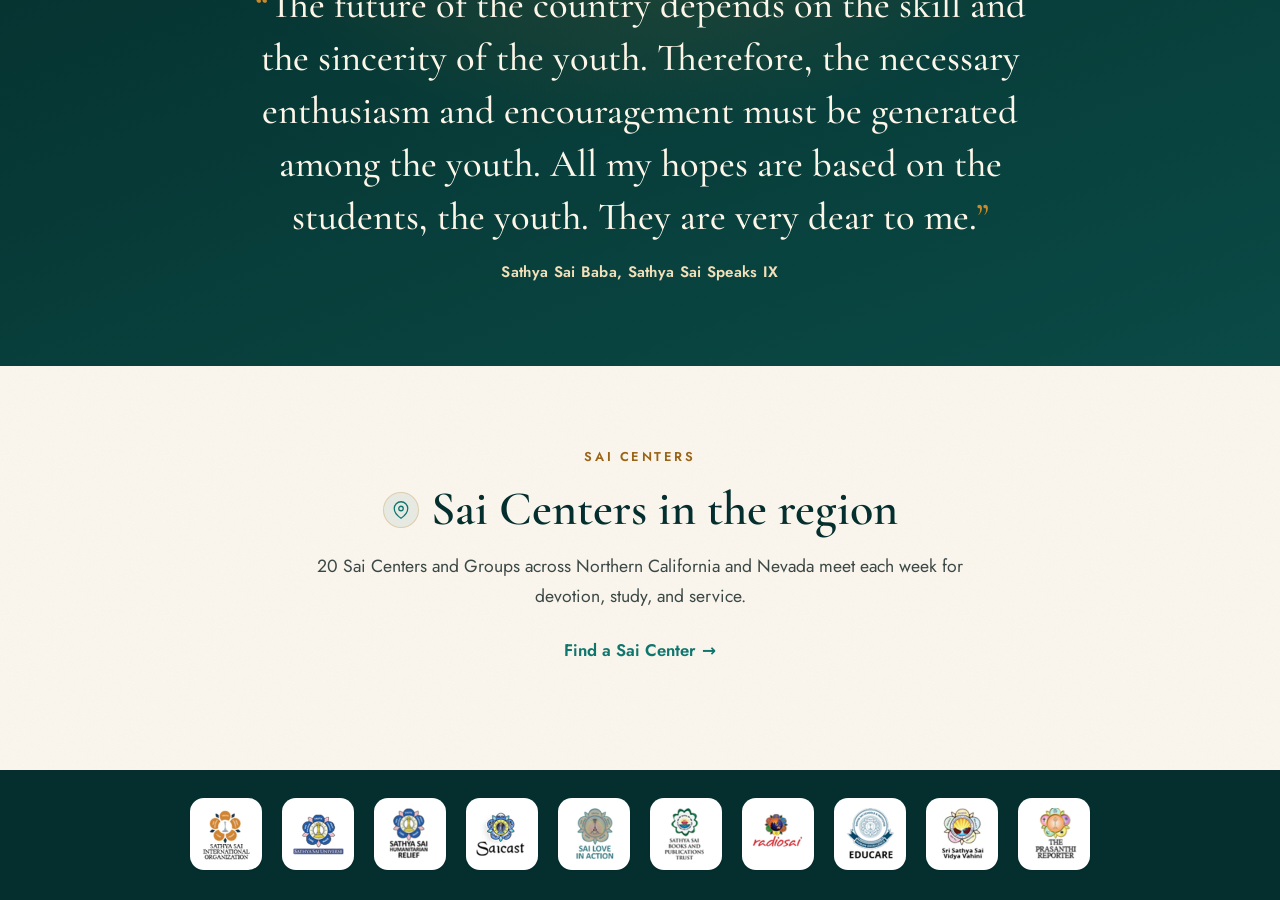
==== commit 3b977d85: "C24: One on One only One on One; Devotion Wing into Devotion; site-wide dedupe Move Devotion Wing gr" ====
--- a/index.html
+++ b/index.html
@@ -69,7 +69,6 @@
 <p class="thought-label">Thought for the day</p>
 <blockquote class="thought-text">There is only one Caste, the Caste of Humanity; There is only one Religion, the Religion of Love; There is only one Language, the Language of the Heart; There is only One God, and He is Omnipresent.</blockquote>
 <figcaption class="thought-cite">Sathya Sai Baba</figcaption>
-
 </figure></div></section><section class="rd-sec sx-centers" id="centers"><div class="rd-wrap"><div class="sx-centers-cta" data-reveal=""><p class="rd-kicker"><span>Sai Centers</span></p><div class="rd-ihead"><span class="rd-medal"><svg aria-hidden="true" class="ico" focusable="false" viewbox="0 0 24 24"><path d="M21 10c0 7-9 13-9 13s-9-6-9-13a9 9 0 0 1 18 0z"></path><circle cx="12" cy="10" r="3"></circle></svg></span><h2>Sai Centers in the region</h2></div><p>20 Sai Centers and Groups across Northern California and Nevada meet each week for devotion, study, and service.</p><p><a class="rd-link" href="about.html#centers"><span>Find a Sai Center</span></a></p></div></div></section></main>
 <footer>
 <div aria-label="SSIO related links" class="footer-logos">
--- a/styles.css
+++ b/styles.css
@@ -3512,3 +3512,75 @@
   .sanctuary .sx-yearly .ev-list.ev-live > .ev-row > .ev-text { grid-column: 1 !important; grid-row: 2 !important; }
   .sanctuary .sx-yearly .ev-list.ev-live .ev-text h3 { font-size: 1rem; }
 }
+
+/* ===== C21 (Raj, Oct 8): layout A groups as an accordion (click a topic to open its rows; one open at a time) ===== */
+.sanctuary .a-groups { border-top: 1px solid rgba(201, 138, 43, .25); border-bottom: 1px solid rgba(201, 138, 43, .25); }
+.sanctuary .a-group, .sanctuary .a-group:first-child { display: block; padding: 0; border-top: 1px solid rgba(201, 138, 43, .25); scroll-margin-top: 140px; }
+.sanctuary .a-group:first-child { border-top: 0; }
+.sanctuary .a-h { margin: 0; font: inherit; }
+.sanctuary .a-head { display: grid; grid-template-columns: minmax(0, 1fr) auto 36px; align-items: center; gap: 18px; width: 100%; margin: 0; padding: 20px 8px 20px 4px;
+  border: 0; background: none; font: inherit; color: inherit; text-align: left; cursor: pointer; border-radius: 12px; transition: background-color .15s ease; }
+.sanctuary .a-head:hover { background: rgba(15, 118, 110, .04); }
+.sanctuary .a-head:focus-visible { outline: 2px solid var(--teal); outline-offset: 2px; }
+.sanctuary .a-head .a-label { position: static; display: flex; flex-direction: column; gap: 3px; min-width: 0; }
+.sanctuary .a-title { font-family: var(--serif); font-size: 1.55rem; font-weight: 600; color: var(--teal-deep); line-height: 1.15; }
+.sanctuary .a-line { font-size: .95rem; color: var(--muted2); line-height: 1.45; }
+.sanctuary .a-head .a-count { white-space: nowrap; }
+.sanctuary .a-chev { width: 36px; height: 36px; border-radius: 50%; display: grid; place-items: center; border: 1px solid rgba(201, 138, 43, .4); color: var(--gold-deep); background: #fffdf8; transition: transform .3s ease, background-color .15s ease; }
+.sanctuary .a-chev .ico { width: 18px; height: 18px; stroke-width: 2; }
+.sanctuary .a-open .a-chev { transform: rotate(180deg); background: rgba(201, 138, 43, .12); }
+.sanctuary .a-panel { display: grid; grid-template-rows: 1fr; transition: grid-template-rows .32s cubic-bezier(.2, .7, .2, 1); }
+.sanctuary .a-panel-in { min-height: 0; overflow: hidden; }
+.sanctuary .a-panel-in > .a-list { margin: 2px 0 24px; }
+.sanctuary .a-panel-in > .a-tabnote { margin: 0 0 10px; color: var(--muted2); font-size: .88rem; font-style: italic; }
+.a-acc-ready .sanctuary .a-group:not(.a-open) .a-panel, .a-acc-ready.sanctuary .a-group:not(.a-open) .a-panel { grid-template-rows: 0fr; }
+.a-acc-ready .sanctuary .a-group:not(.a-open) .a-panel-in, .a-acc-ready.sanctuary .a-group:not(.a-open) .a-panel-in { visibility: hidden; transition: visibility 0s .32s; }
+.sanctuary .a-group.a-instant .a-panel, .sanctuary .a-group.a-instant .a-chev { transition: none !important; }
+@media (prefers-reduced-motion: reduce) { .sanctuary .a-panel, .sanctuary .a-chev { transition: none; } }
+@media (max-width: 760px) {
+  .sanctuary .a-head { grid-template-columns: minmax(0, 1fr) 32px; gap: 12px; padding: 16px 2px; }
+  .sanctuary .a-head .a-count { grid-column: 1; grid-row: 2; font-size: .68rem; }
+  .sanctuary .a-chev { grid-column: 2; grid-row: 1 / span 2; width: 32px; height: 32px; }
+  .sanctuary .a-title { font-size: 1.35rem; }
+  .sanctuary .a-line { font-size: .9rem; }
+  .sanctuary .a-panel-in > .a-list { margin-bottom: 18px; }
+}
+/* C21: event pictures at their own shape, as on the live page */
+.sanctuary .sx-yearly .ev-list.ev-live > .ev-row > .ev-photo img, .sanctuary .sx-yearly .ev-list.ev-live > .ev-row > .ev-photo picture img { aspect-ratio: auto; height: auto; object-fit: initial; display: block; }
+.sanctuary .sx-yearly .ev-list.ev-live > .ev-row > .ev-photo picture { display: block; }
+
+/* C22 (Raj, Oct 8): accordion headers show the topic title and the arrow only (no item count); same layout on Media */
+.sanctuary .a-head { grid-template-columns: minmax(0, 1fr) 36px; }
+.sanctuary .a-head .a-count, .sanctuary .a-head .a-line { display: none; }
+@media (max-width: 760px) {
+  .sanctuary .a-head { grid-template-columns: minmax(0, 1fr) 32px; }
+  .sanctuary .a-chev { grid-column: 2; grid-row: 1; }
+}
+.sanctuary .a-k-audio .a-ico, .sanctuary .a-k-video .a-ico { background: rgba(15, 118, 110, .1); color: var(--teal); }
+
+/* C23 (Raj, Oct 8): the regional calendar pop-up lists the events of the next 12 months, by month; Events has a button to open it */
+.sanctuary .sx-cal-cta { display: flex; justify-content: center; margin: calc(-1 * var(--s3)) 0 var(--s5); }
+.sanctuary .sx-cal-cta .rd-btn { gap: 8px; }
+.sanctuary .sx-cal-cta .ico { width: 18px; height: 18px; }
+.sanctuary .cal-intro { margin: 0 0 var(--s3); color: var(--muted2); font-size: .95rem; }
+.sanctuary .cal-agenda { display: grid; gap: var(--s3); margin: 0 0 var(--s4); }
+.sanctuary .cal-month { margin: 0; }
+.sanctuary .cal-mh { margin: 0 0 10px; padding-bottom: 8px; border-bottom: 1px solid rgba(154, 100, 24, .22); font-family: var(--serif); font-size: 1.35rem; font-weight: 600; color: var(--teal-deep); }
+.sanctuary .cal-evs { list-style: none; margin: 0; padding: 0; display: grid; gap: 10px; }
+.sanctuary .cal-ev { display: grid; grid-template-columns: 64px minmax(0, 1fr); gap: 16px; align-items: start; padding: 14px 16px; border-radius: 16px; background: #fffdf8; border: 1px solid rgba(154, 100, 24, .14); margin: 0; }
+.sanctuary .cal-ev::before { content: none; }
+.sanctuary .cal-date { display: flex; flex-direction: column; align-items: center; justify-content: center; min-height: 60px; border-radius: 12px; background: var(--teal-deep); color: #fff; line-height: 1; }
+.sanctuary .cal-m { font-size: .72rem; letter-spacing: .14em; text-transform: uppercase; color: var(--gold-lt, #f3d89a); }
+.sanctuary .cal-d { margin-top: 4px; font-family: var(--serif); font-size: 1.45rem; font-weight: 600; }
+.sanctuary .cal-tx { display: flex; flex-direction: column; gap: 3px; min-width: 0; }
+.sanctuary .cal-when { font-size: .78rem; font-weight: 600; letter-spacing: .06em; text-transform: uppercase; color: #8a5a14; }
+.sanctuary .cal-t { font-family: var(--serif); font-size: 1.2rem; font-weight: 600; color: var(--teal-deep); line-height: 1.2; }
+.sanctuary .cal-p { color: var(--muted2); font-size: .93rem; line-height: 1.5; }
+.sanctuary .cal-link { align-self: flex-start; margin-top: 4px; font-size: .88rem; font-weight: 600; color: var(--teal); text-decoration: none; }
+.sanctuary .cal-link:hover { text-decoration: underline; }
+@media (max-width: 760px) {
+  .sanctuary .cal-ev { grid-template-columns: 54px minmax(0, 1fr); gap: 12px; padding: 12px; }
+  .sanctuary .cal-date { min-height: 54px; }
+  .sanctuary .cal-d { font-size: 1.25rem; }
+}
+.sanctuary .subpage .d-body .cal-ev, .sanctuary .subpage .d-body p.cal-intro, .sanctuary .cal-agenda, .sanctuary .cal-evs { max-width: none; width: 100%; }
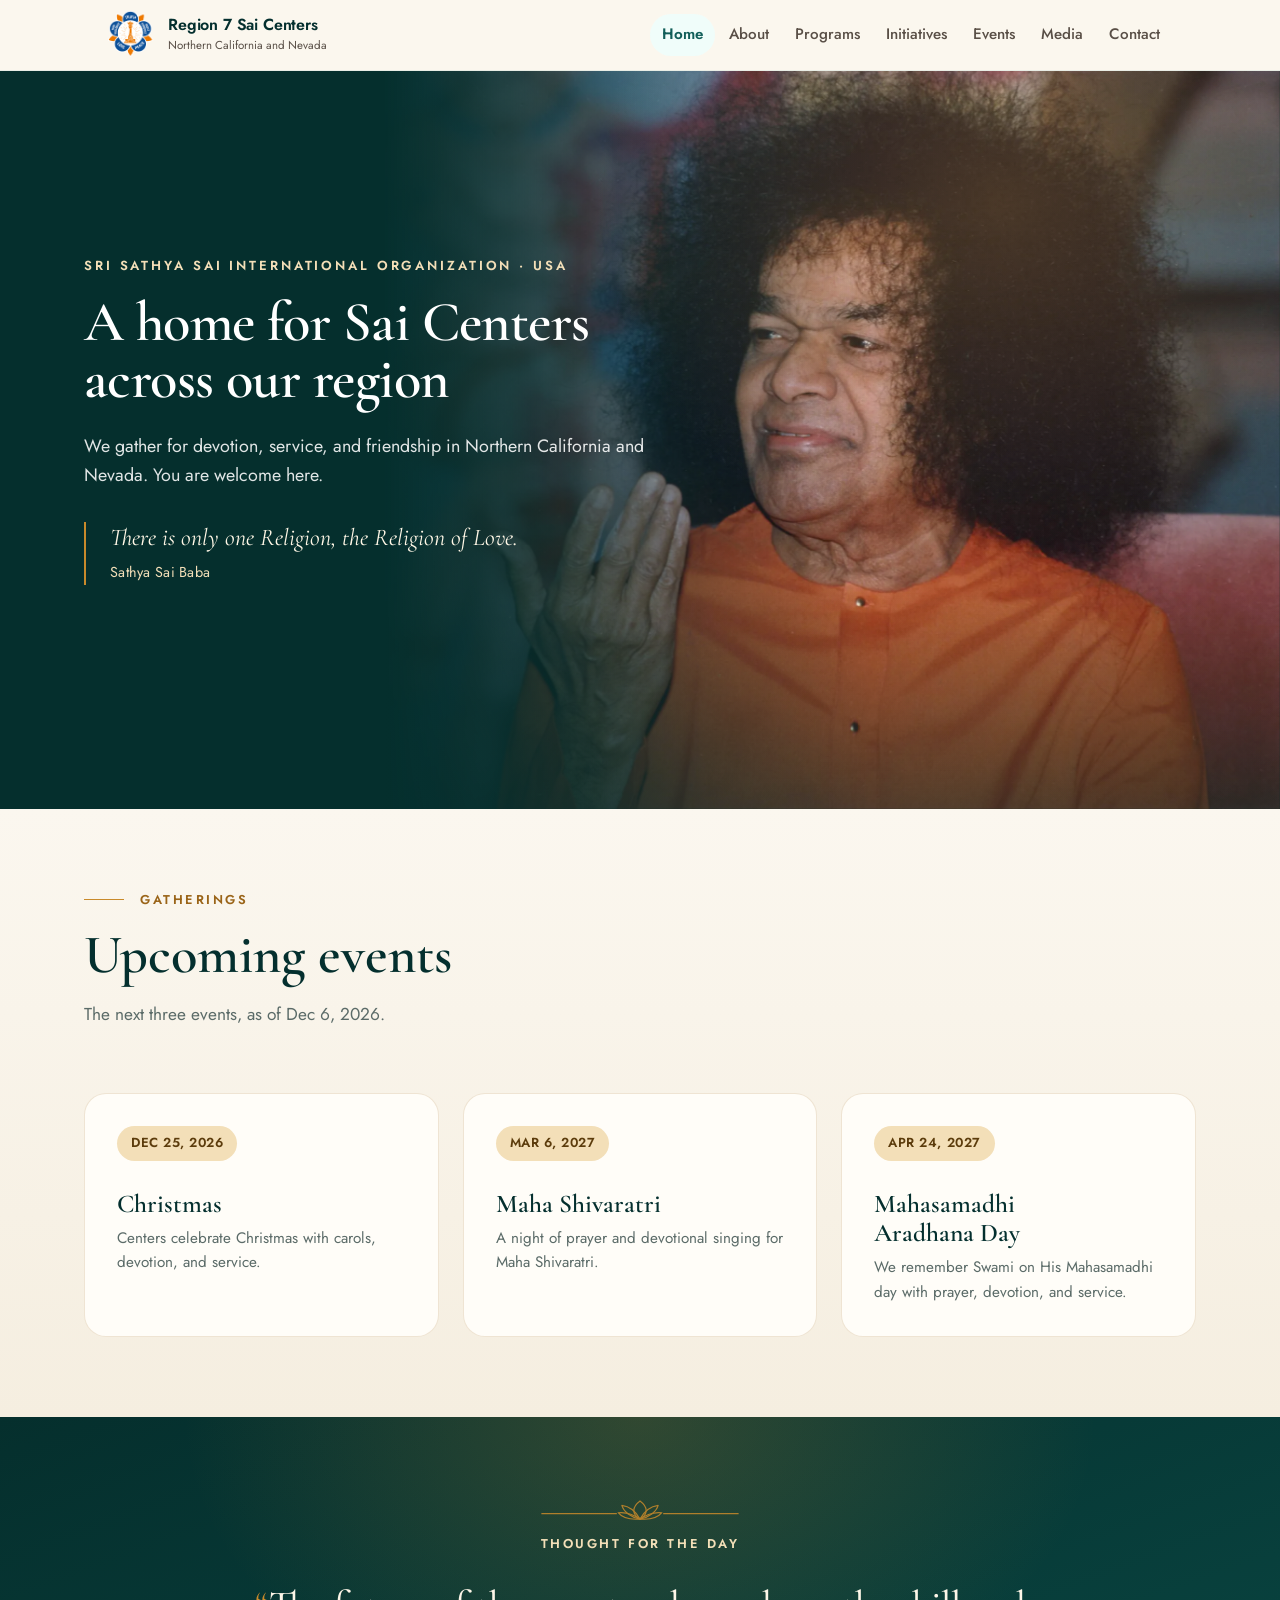
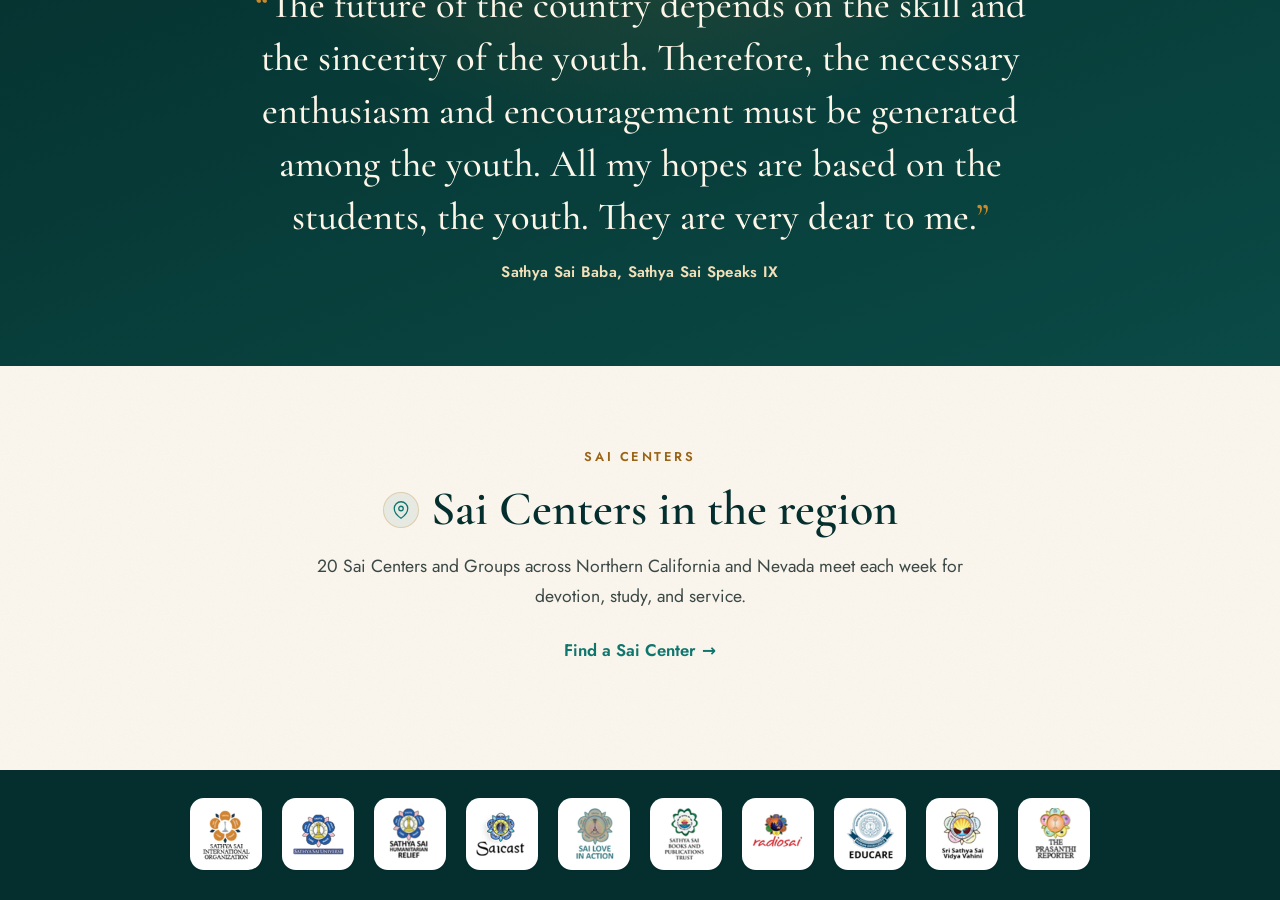
==== commit 5f63a914: "C25: SEO tags per page (title, meta, OG, Twitter, canonical, JSON-LD) Match the GAB pattern: descrip" ====
--- a/index.html
+++ b/index.html
@@ -4,7 +4,26 @@
 <head>
 <meta charset="utf-8"/>
 <meta content="width=device-width, initial-scale=1" name="viewport"/>
-<title>Home · Region 7 Sai Centers</title>
+<title>Sathya Sai Baba Centers in the Bay Area &amp; Nevada | Region 7</title>
+<meta name="description" content="Sri Sathya Sai Baba Centers of USA Region 7 (SSIO) in the Bay Area, Northern California and Nevada. Find a Sai Center near you, bhajans, SSE (Bal Vikas) and service."/>
+<meta name="keywords" content="Sathya Sai Baba, Sai Center near me, Sai Centers Bay Area, Sathya Sai Nevada, Region 7, SSIO, SSO, bhajans, SSE, Bal Vikas, SaiCares"/>
+<link rel="canonical" href="https://region7-mockup-a.vercel.app/"/>
+<link rel="icon" href="images/new_logo2.png" type="image/png"/>
+<meta property="og:type" content="website"/>
+<meta property="og:site_name" content="Region 7 Sai Centers"/>
+<meta property="og:locale" content="en_US"/>
+<meta property="og:url" content="https://region7-mockup-a.vercel.app/"/>
+<meta property="og:title" content="Sathya Sai Baba Centers in the Bay Area &amp; Nevada | Region 7"/>
+<meta property="og:description" content="Sri Sathya Sai Baba Centers of USA Region 7 (SSIO) in the Bay Area, Northern California and Nevada. Find a Sai Center near you, bhajans, SSE (Bal Vikas) and service."/>
+<meta property="og:image" content="https://region7-mockup-a.vercel.app/images/ssio-logo.png"/>
+<meta property="og:image:width" content="397"/>
+<meta property="og:image:height" content="400"/>
+<meta property="og:image:alt" content="Sathya Sai International Organization logo"/>
+<meta name="twitter:card" content="summary"/>
+<meta name="twitter:title" content="Sathya Sai Baba Centers in the Bay Area &amp; Nevada | Region 7"/>
+<meta name="twitter:description" content="Sri Sathya Sai Baba Centers of USA Region 7 (SSIO) in the Bay Area, Northern California and Nevada. Find a Sai Center near you, bhajans, SSE (Bal Vikas) and service."/>
+<meta name="twitter:image" content="https://region7-mockup-a.vercel.app/images/ssio-logo.png"/>
+<script type="application/ld+json">{"@context":"https://schema.org","@graph":[{"@type":"Organization","@id":"https://region7-mockup-a.vercel.app/#org","name":"Region 7 Sai Centers","alternateName":["Sri Sathya Sai Baba Centers of USA Region 7","Sathya Sai International Organization USA Region 7","SSIO Region 7"],"url":"https://region7-mockup-a.vercel.app/","logo":"https://region7-mockup-a.vercel.app/images/ssio-logo.png","areaServed":[{"@type":"Place","name":"San Francisco Bay Area"},{"@type":"State","name":"California"},{"@type":"State","name":"Nevada"}],"parentOrganization":{"@type":"Organization","name":"Sathya Sai International Organization","url":"https://www.sathyasai.org/"},"sameAs":["https://gab.region7saicenters.org/"]},{"@type":"WebPage","@id":"https://region7-mockup-a.vercel.app/#page","url":"https://region7-mockup-a.vercel.app/","name":"Sathya Sai Baba Centers in the Bay Area & Nevada | Region 7","description":"Sri Sathya Sai Baba Centers of USA Region 7 (SSIO) in the Bay Area, Northern California and Nevada. Find a Sai Center near you, bhajans, SSE (Bal Vikas) and service.","isPartOf":{"@type":"WebSite","name":"Region 7 Sai Centers","url":"https://region7-mockup-a.vercel.app/"},"publisher":{"@id":"https://region7-mockup-a.vercel.app/#org"},"inLanguage":"en-US"}]}</script>
 <link href="https://fonts.googleapis.com" rel="preconnect"/>
 <link crossorigin="" href="https://fonts.gstatic.com" rel="preconnect"/>
 <link href="https://fonts.googleapis.com/css2?family=Cormorant+Garamond:ital,wght@0,500;0,600;1,500&amp;family=Jost:ital,wght@0,300;0,400;0,500;0,600;0,700;1,400&amp;display=swap" rel="stylesheet"/>
--- a/styles.css
+++ b/styles.css
@@ -3584,3 +3584,6 @@
   .sanctuary .cal-d { font-size: 1.25rem; }
 }
 .sanctuary .subpage .d-body .cal-ev, .sanctuary .subpage .d-body p.cal-intro, .sanctuary .cal-agenda, .sanctuary .cal-evs { max-width: none; width: 100%; }
+
+/* C25: city and state under a center name (SEO pass, Oct 8) */
+.cc-head h3 .cc-city { display: block; font-family: var(--font-body, inherit); font-size: 0.8rem; font-weight: 500; letter-spacing: 0.02em; color: var(--muted); margin-top: 2px; }
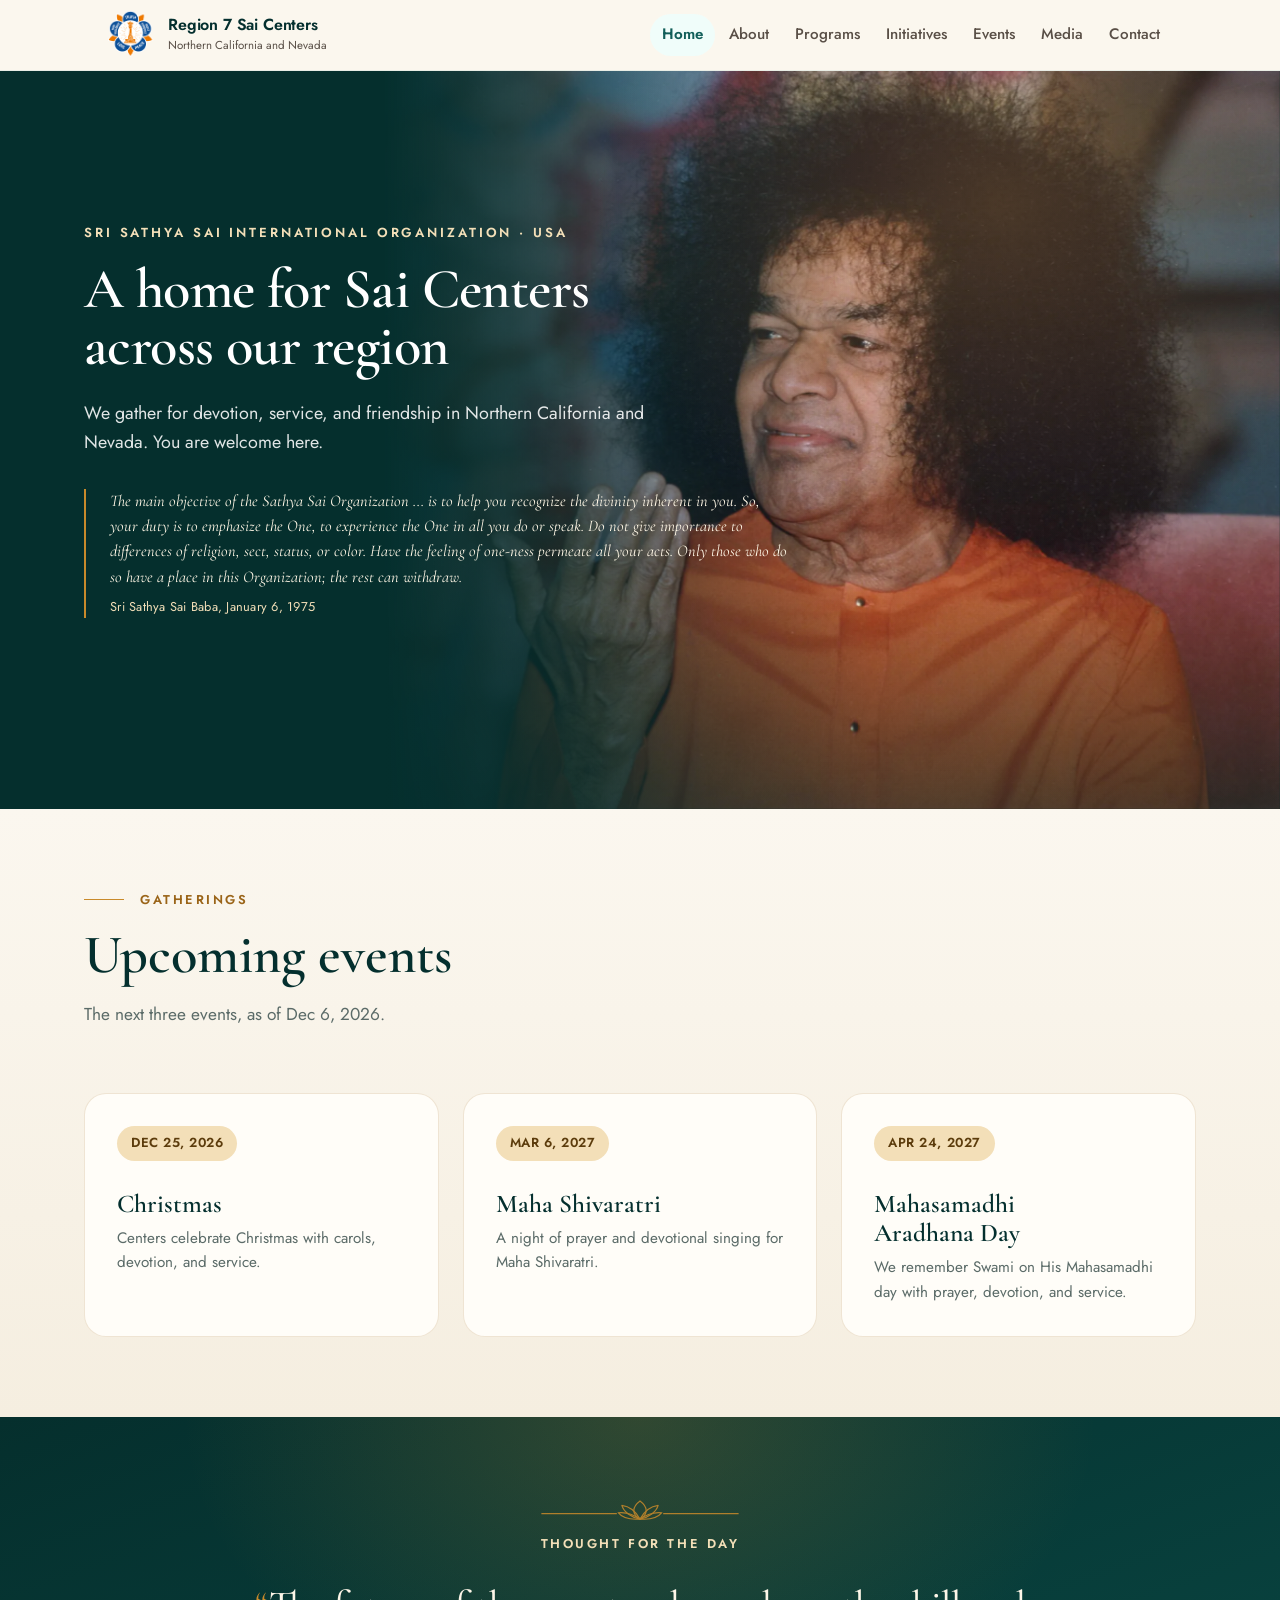
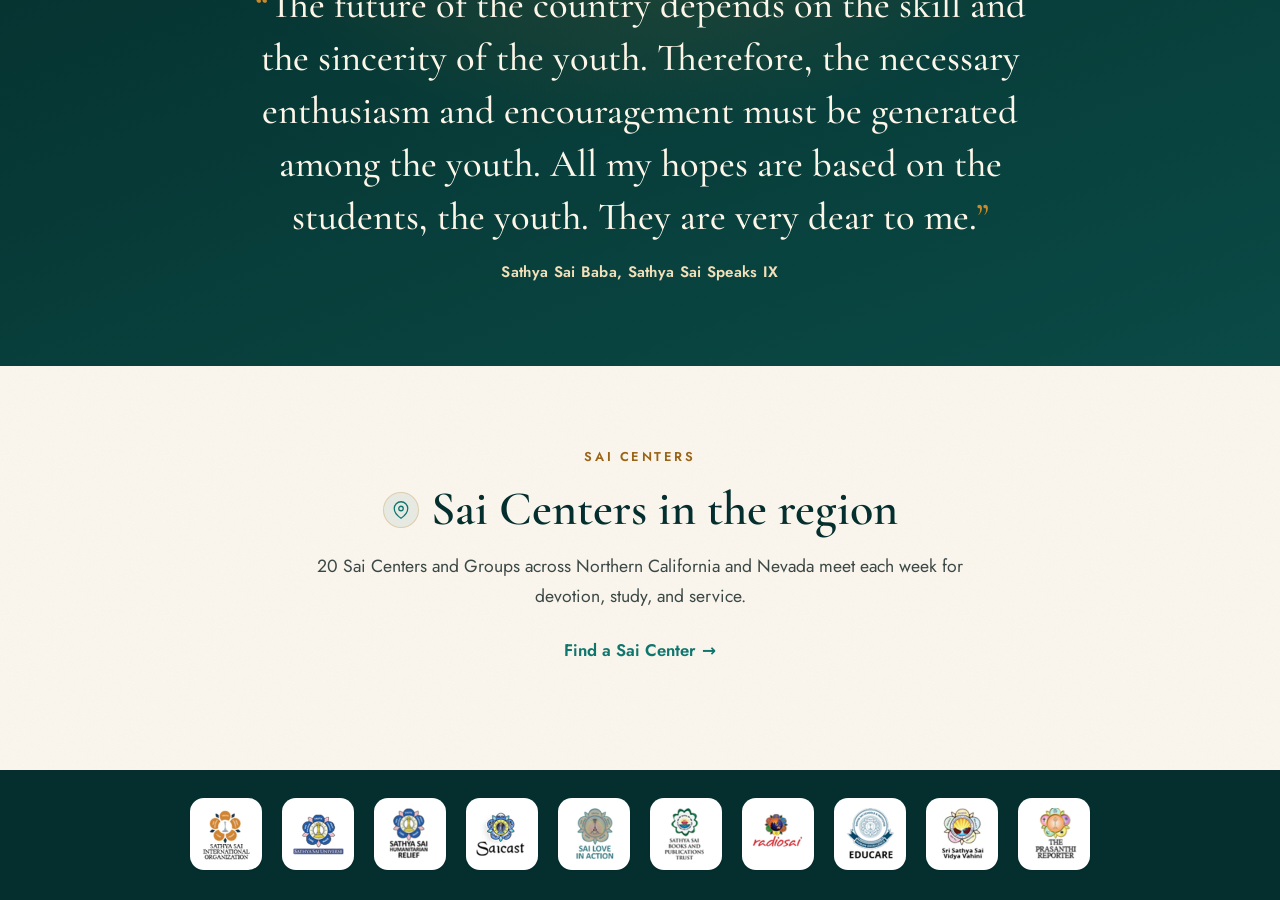
==== commit 1d5a86e9: "C26: revamp doc - Home quote, Region 7 overview figures, current officers, SSSIO Officers Portal" ====
--- a/index.html
+++ b/index.html
@@ -57,14 +57,14 @@
 </nav>
 </div>
 </header>
-<main><section class="sx-hero sx-hero-home">
+<main><section class="sx-hero sx-hero-home sx-hero-qsmall">
 <picture class="sx-hero-pic"><source media="(max-width: 760px)" srcset="images/sanctuary/home-m.webp" type="image/webp"/><source media="(max-width: 760px)" srcset="images/sanctuary/home-m.jpg"/><source srcset="images/sanctuary/home-2000.webp" type="image/webp"/><img alt="Sri Sathya Sai Baba" fetchpriority="high" height="1583" src="images/sanctuary/home-2000.jpg" style="--pos:50% 48%" width="2000"/></picture>
 <div aria-hidden="true" class="sx-hero-shade"></div>
 <div class="rd-wrap sx-hero-in">
 <p class="rd-eyebrow">Sri Sathya Sai International Organization · USA</p>
 <h1 class="sx-long">A home for Sai Centers across our region</h1>
 <p class="rd-hero-lead">We gather for devotion, service, and friendship in Northern California and Nevada. You are welcome here.</p>
-<figure class="rd-hero-q"><blockquote>There is only one Religion, the Religion of Love.</blockquote><figcaption>Sathya Sai Baba</figcaption></figure>
+<figure class="rd-hero-q"><blockquote>The main objective of the Sathya Sai Organization ... is to help you recognize the divinity inherent in you. So, your duty is to emphasize the One, to experience the One in all you do or speak. Do not give importance to differences of religion, sect, status, or color. Have the feeling of one-ness permeate all your acts. Only those who do so have a place in this Organization; the rest can withdraw.</blockquote><figcaption>Sri Sathya Sai Baba, January 6, 1975</figcaption></figure>
 </div>
 </section><section class="rd-sec sx-upcoming" id="events"><div class="rd-wrap"><header class="rd-head" data-reveal=""><p class="rd-kicker"><span>Gatherings</span></p><h2>Upcoming events</h2><p class="rd-sub-lead">The next three events, as of <span id="events-asof">Oct 7, 2026</span>.</p></header><div class="card-grid-3" id="upcoming-events">
 <article class="card">
--- a/styles.css
+++ b/styles.css
@@ -3586,4 +3586,12 @@
 .sanctuary .subpage .d-body .cal-ev, .sanctuary .subpage .d-body p.cal-intro, .sanctuary .cal-agenda, .sanctuary .cal-evs { max-width: none; width: 100%; }
 
 /* C25: city and state under a center name (SEO pass, Oct 8) */
-.cc-head h3 .cc-city { display: block; font-family: var(--font-body, inherit); font-size: 0.8rem; font-weight: 500; letter-spacing: 0.02em; color: var(--muted); margin-top: 2px; }
+.cc-head h3 .cc-city { display: block; font-family: var(--font); font-size: 0.82rem; font-weight: 500; letter-spacing: 0.01em; color: var(--teal-mid, var(--muted)); margin-top: 2px; }
+
+/* C26: Home hero quote in a small font (revamp doc, Oct 9) */
+.sanctuary .sx-hero-qsmall .rd-hero-q { max-width: 44rem; }
+.sanctuary .sx-hero-qsmall .rd-hero-q blockquote { font-size: 1.02rem; line-height: 1.55; }
+.sanctuary .sx-hero-qsmall .rd-hero-q figcaption { font-size: 0.8rem; }
+@media (max-width: 760px) { .sanctuary .sx-hero-qsmall .rd-hero-q blockquote { font-size: 0.95rem; } }
+/* C26: two YA coordinators and two advisors, so the two boxes are equal */
+@media (min-width: 761px) { .team-split { grid-template-columns: minmax(0, 1fr) minmax(0, 1fr); } }
